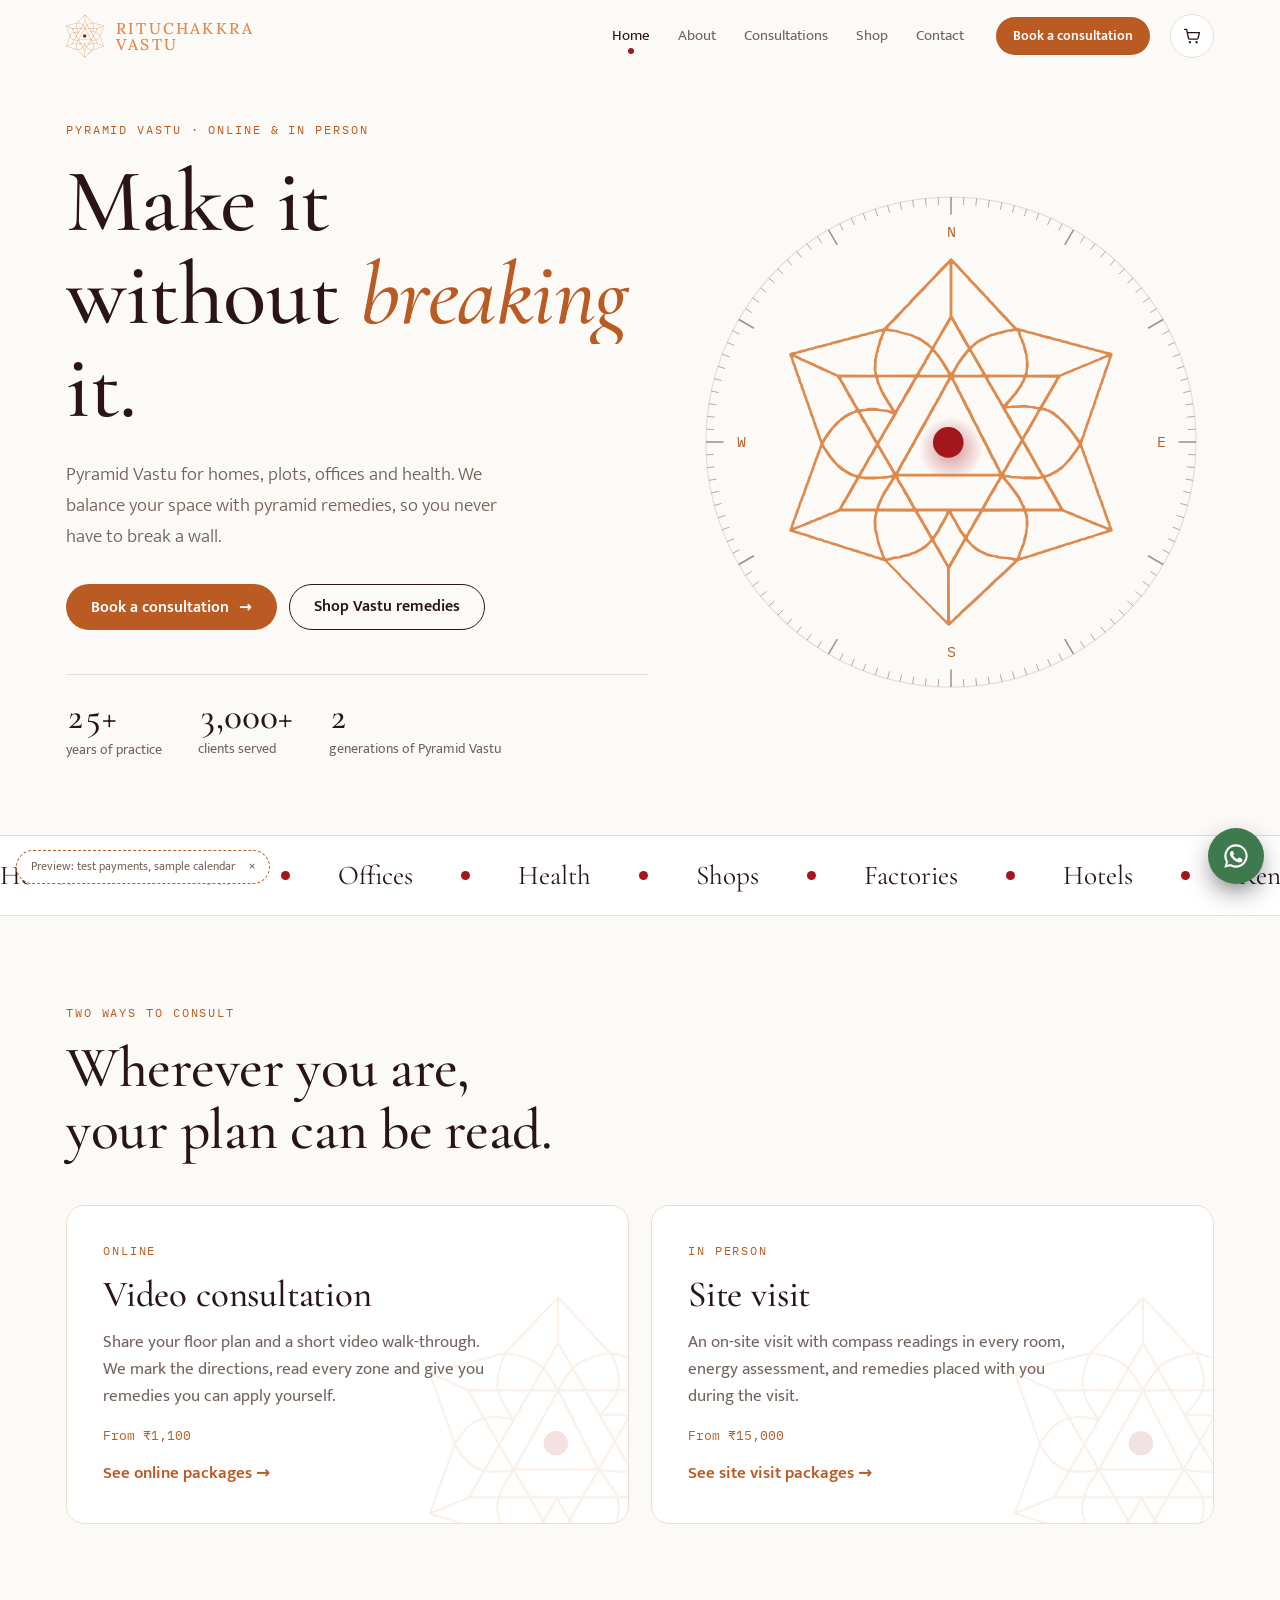
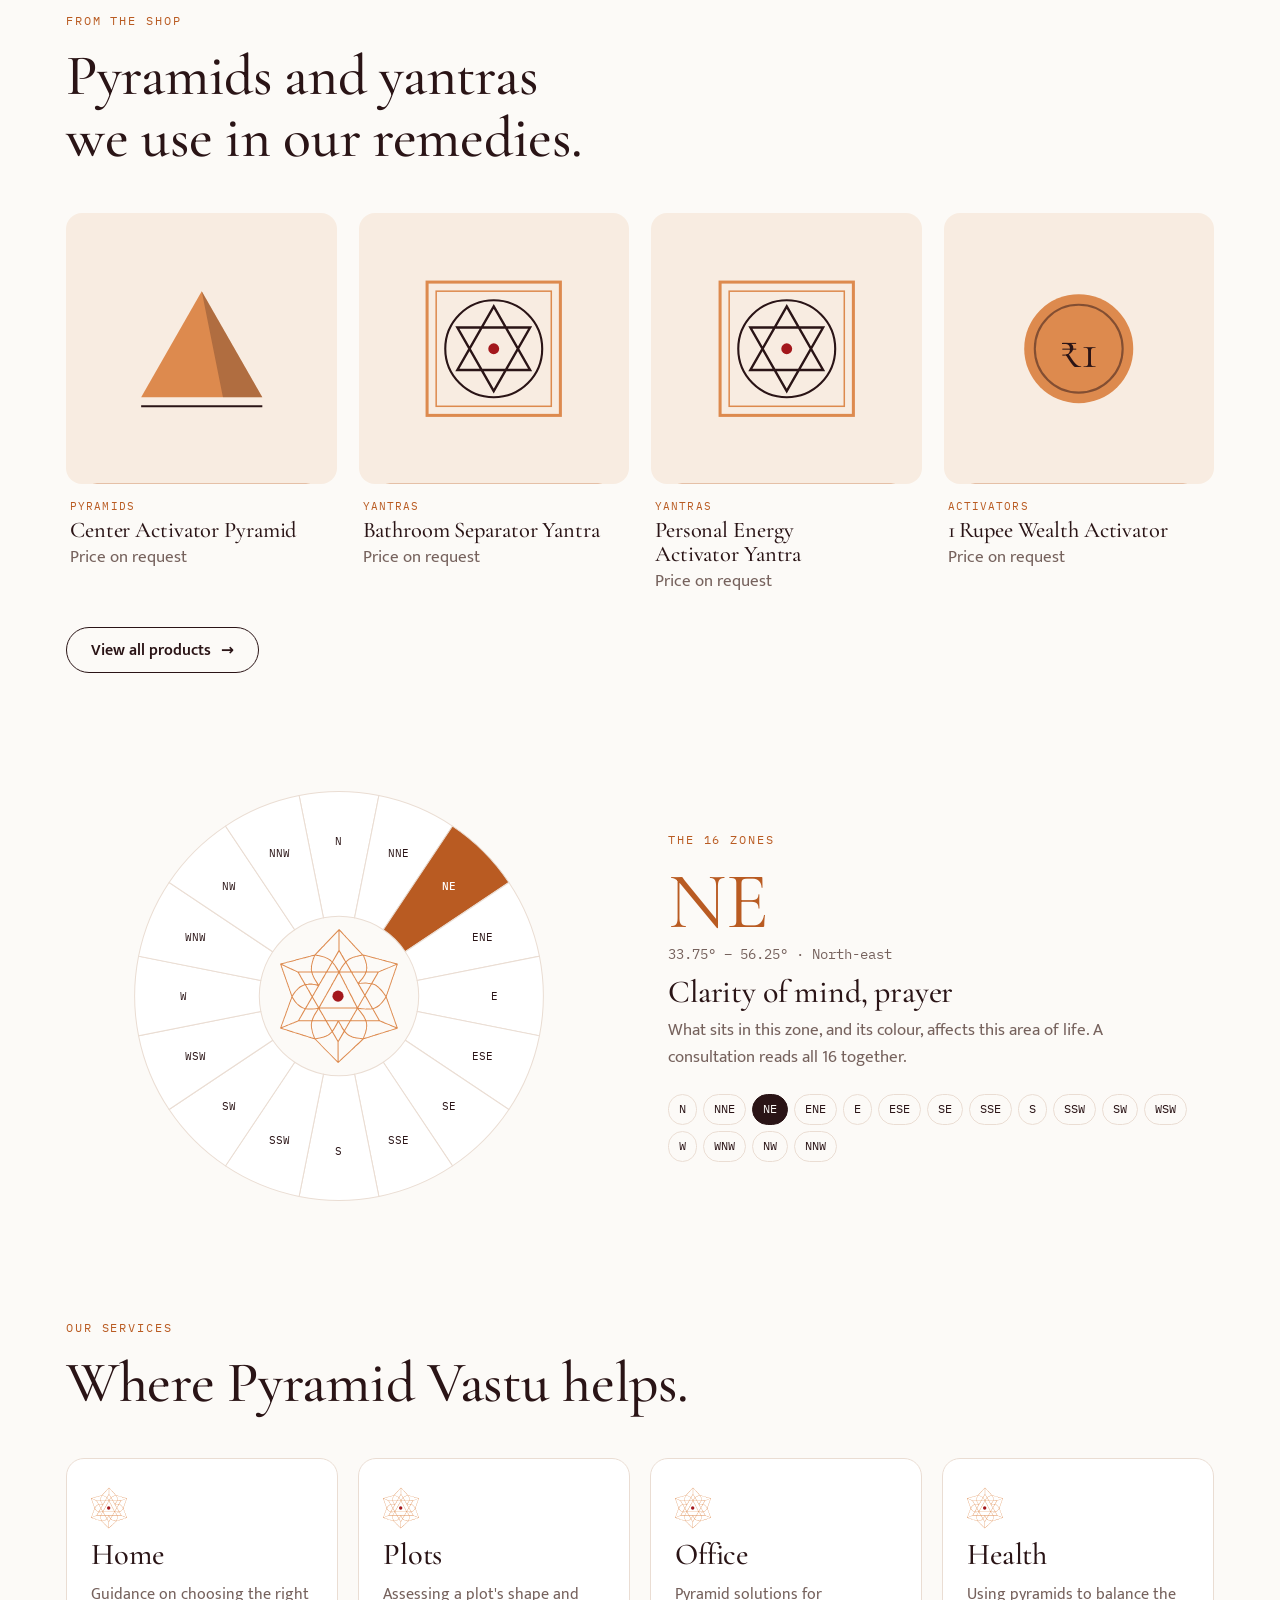
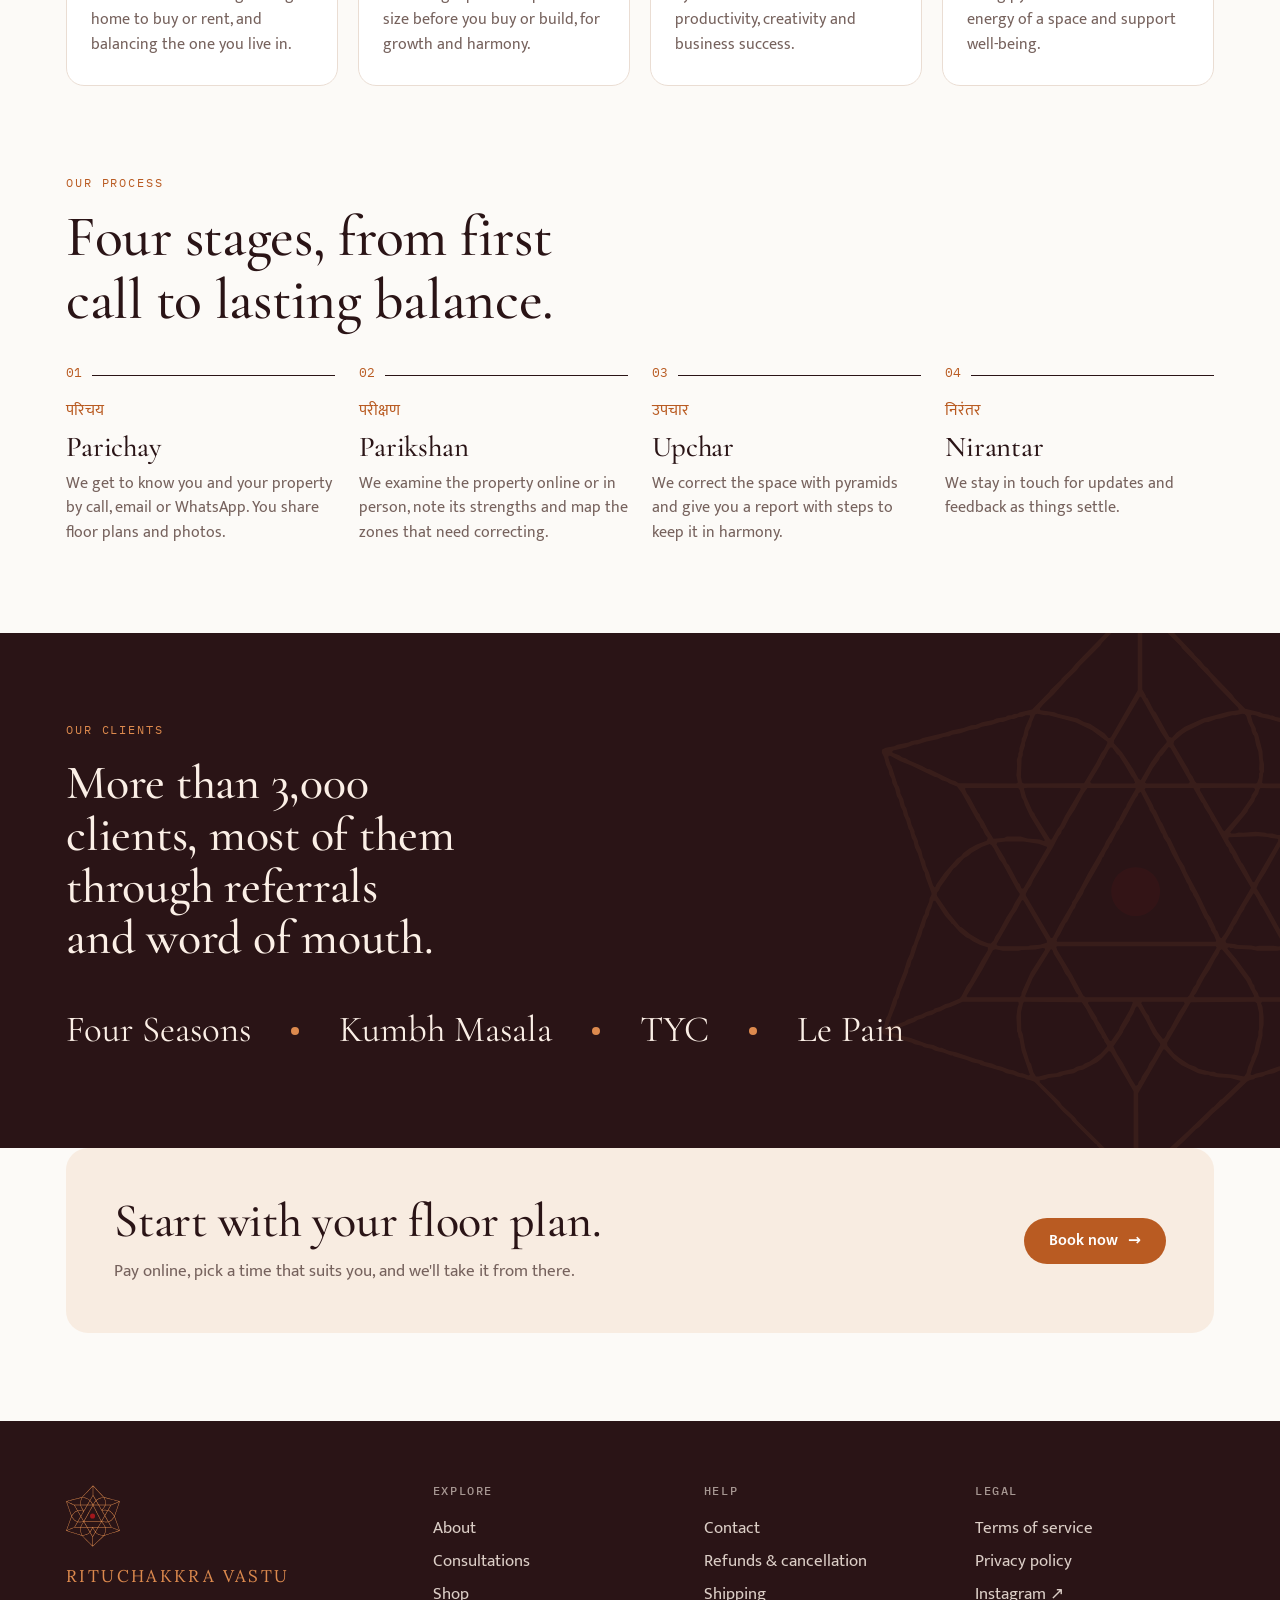
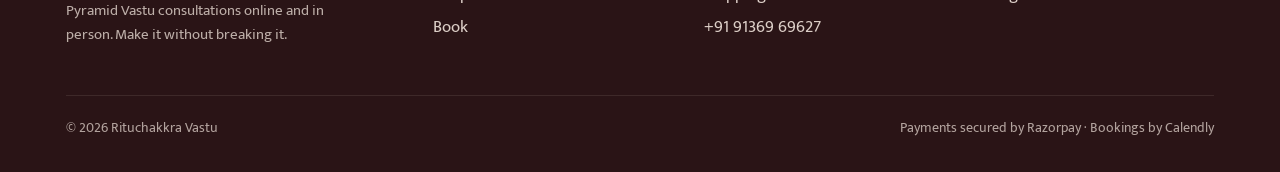
==== index.html @ 353fdbc0 "Add files via upload" ====
<!doctype html>
<html lang="en-IN">
<head>
<meta charset="utf-8">
<meta name="viewport" content="width=device-width,initial-scale=1,viewport-fit=cover">
<title>About Rahul Purohit · Rituchakkra Vastu</title>
<meta name="description" content="Rahul Purohit carries forward the Pyramid Vastu practice of his father, Mr. Yogesh Purohit: one of India&#x27;s first Pyramid Vastu consultancies, with 3,000+ clients.">
<link rel="canonical" href="https://rituchakkravastu.com/about/">

<meta name="theme-color" content="#B95B22">
<link rel="icon" href="/favicon.svg" type="image/svg+xml">
<link rel="apple-touch-icon" href="/apple-touch-icon.png">
<meta property="og:type" content="website">
<meta property="og:site_name" content="Rituchakkra Vastu">
<meta property="og:locale" content="en_IN">
<meta property="og:title" content="About Rahul Purohit · Rituchakkra Vastu">
<meta property="og:description" content="Rahul Purohit carries forward the Pyramid Vastu practice of his father, Mr. Yogesh Purohit: one of India&#x27;s first Pyramid Vastu consultancies, with 3,000+ clients.">
<meta property="og:url" content="https://rituchakkravastu.com/about/">
<meta property="og:image" content="https://rituchakkravastu.com/og-image.jpg">
<meta property="og:image:secure_url" content="https://rituchakkravastu.com/og-image.jpg">
<meta property="og:image:type" content="image/jpeg">
<meta property="og:image:width" content="1200">
<meta property="og:image:height" content="630">
<meta property="og:image:alt" content="Rituchakkra Vastu logo with the line Make it without breaking it">
<meta name="twitter:card" content="summary_large_image">
<meta name="twitter:title" content="About Rahul Purohit · Rituchakkra Vastu">
<meta name="twitter:description" content="Rahul Purohit carries forward the Pyramid Vastu practice of his father, Mr. Yogesh Purohit: one of India&#x27;s first Pyramid Vastu consultancies, with 3,000+ clients.">
<meta name="twitter:image" content="https://rituchakkravastu.com/og-image.jpg">
<link rel="preconnect" href="https://fonts.googleapis.com">
<link rel="stylesheet" href="https://fonts.googleapis.com/css2?family=Cormorant+Garamond:ital,wght@0,500;0,600;1,500&family=Lora:wght@500&family=Mukta:wght@300;400;500;600;700&family=IBM+Plex+Mono:wght@400;500&display=swap">
<link rel="stylesheet" href="/css/site.css">

</head>
<body>

<svg width="0" height="0" style="position:absolute" aria-hidden="true">
  <defs>
    <symbol id="mk" viewBox="296 136 692 786"><path fill="currentColor" fill-rule="evenodd" d="M643.0 138.5L640.5 139.0L616.5 163.5L598.5 183.5L556.5 226.5L550.5 234.0L537.5 246.5L537.0 248.0L522.5 262.0L521.5 264.0L498.5 287.5L481.5 291.5L479.0 293.0L474.5 293.5L471.0 295.0L466.0 295.5L463.0 297.5L450.5 299.5L446.5 301.5L432.0 304.5L423.0 308.0L417.5 308.5L407.0 312.0L392.5 315.0L382.5 318.5L353.0 325.5L349.0 327.5L338.0 329.5L334.0 331.5L319.0 334.5L315.0 336.5L303.5 338.5L298.5 341.0L298.5 345.0L301.5 351.0L304.0 361.0L307.5 368.5L308.5 374.0L311.5 379.5L312.5 385.5L316.0 392.5L318.5 403.0L321.0 407.0L323.5 417.0L326.5 422.5L327.5 428.0L331.0 435.5L334.0 446.0L335.5 448.0L338.5 459.0L340.5 462.0L342.5 471.0L346.5 479.5L353.0 500.5L355.5 504.5L356.5 510.0L364.5 531.5L364.5 534.0L362.0 539.0L361.5 543.0L356.5 554.5L355.5 559.5L353.5 562.5L340.5 600.5L338.5 603.5L336.0 613.0L332.0 621.5L327.5 636.5L318.5 659.0L316.5 667.0L314.0 671.5L306.5 694.0L304.0 698.5L301.5 708.5L298.5 714.5L298.5 718.0L301.5 720.0L303.5 720.0L307.5 722.0L338.5 731.0L342.0 733.0L351.5 735.0L354.5 737.0L364.5 739.0L369.5 741.5L380.0 744.0L390.5 748.0L393.0 748.0L394.0 749.0L411.5 754.0L418.5 757.0L428.0 759.0L430.0 760.5L459.0 769.0L464.0 771.5L473.5 773.5L478.5 776.0L488.0 778.0L491.5 780.0L495.5 780.5L501.5 783.0L526.5 808.0L540.0 823.0L550.0 832.0L552.0 835.0L582.0 865.0L584.5 866.5L585.0 868.0L600.5 883.0L601.5 885.0L636.0 919.5L639.5 919.0L656.0 903.0L657.0 903.0L665.5 894.0L699.0 863.5L716.5 846.0L721.0 843.0L728.5 835.0L731.0 833.5L738.5 825.5L756.0 810.0L784.5 782.5L788.5 780.5L793.5 779.5L795.5 778.0L805.5 776.0L809.0 774.0L820.0 771.5L829.5 767.5L834.0 767.0L844.0 763.0L852.5 761.0L856.0 759.0L862.0 758.0L891.0 748.0L893.5 748.0L905.5 743.5L916.0 741.0L919.5 739.0L929.0 737.0L934.0 734.5L943.0 732.5L947.0 730.5L978.0 721.5L980.0 720.0L984.5 719.0L985.5 717.5L985.0 713.0L982.0 707.5L979.0 696.5L977.5 694.5L977.0 691.0L973.0 682.0L970.5 673.0L969.0 671.0L964.0 654.5L962.0 651.5L960.0 643.5L958.0 641.0L955.0 629.5L952.0 623.5L949.5 614.5L947.0 610.0L947.0 607.0L945.0 603.5L937.0 579.5L934.0 573.5L929.5 558.5L927.5 556.0L927.0 551.5L924.0 545.5L920.5 533.0L923.0 523.5L927.5 513.0L928.0 509.0L932.0 500.0L932.5 496.0L936.0 488.0L939.0 477.5L941.0 474.0L943.0 465.5L947.0 456.5L947.0 454.0L950.0 447.5L951.5 440.5L955.0 433.0L958.0 421.5L960.0 418.5L962.0 410.5L966.0 401.5L966.0 399.0L969.5 391.0L973.0 378.5L975.0 375.5L981.5 354.0L985.0 346.5L985.0 340.5L980.0 338.5L969.5 336.5L965.0 334.5L952.0 332.0L939.5 328.0L934.5 327.5L934.0 326.5L931.0 325.5L928.0 325.5L908.0 319.5L895.5 317.0L890.0 314.5L878.0 312.5L875.0 310.5L862.0 308.0L852.0 304.5L838.0 301.5L833.5 299.5L822.5 297.5L818.5 295.5L815.5 295.5L812.5 294.0L805.5 293.0L801.5 291.0L782.0 286.5L768.0 272.5L764.5 267.5L736.0 238.0L732.0 232.5L728.0 229.5L722.5 222.5L714.5 215.0L714.0 213.5L683.0 181.0L682.0 179.0L673.5 171.0L659.0 154.5ZM508.5 781.0L515.5 780.0L520.0 778.0L536.0 776.0L540.5 774.0L554.0 771.5L560.5 768.0L566.0 767.0L585.0 757.0L590.0 753.0L600.5 742.0L603.0 743.0L633.5 795.5L633.5 907.5L632.5 908.5L558.0 834.0L555.5 830.5L538.0 814.0L535.0 809.5L508.5 783.5ZM775.5 781.5L775.5 782.5L751.0 806.0L749.5 806.5L740.0 816.5L738.5 817.0L705.0 849.5L664.5 886.5L657.0 894.5L650.5 899.5L647.5 903.5L642.0 908.5L640.0 908.0L639.5 798.0L673.0 740.0L675.0 740.0L686.5 752.5L697.5 761.0L719.5 771.5L728.0 773.5L733.0 773.5L735.5 775.0L745.5 777.0L762.0 778.0ZM638.0 682.5L639.5 683.5L649.5 700.5L659.5 719.5L668.5 731.5L669.0 734.0L658.5 753.0L654.5 758.5L652.0 764.5L644.5 776.0L643.0 780.0L640.5 783.0L639.0 787.0L636.5 788.5L631.0 780.0L619.0 757.5L611.5 746.0L606.5 736.0L619.0 717.5L620.0 714.5L629.0 700.0L629.0 698.5L633.0 692.0L636.0 684.5ZM789.0 773.0L792.0 763.0L799.5 745.0L805.0 721.5L805.0 714.0L806.5 707.0L806.5 696.5L805.0 683.0L803.0 678.5L804.5 676.5L877.5 676.5L889.5 681.0L892.5 683.0L899.5 685.0L907.0 689.0L925.0 695.5L931.5 699.0L937.0 700.5L940.0 702.5L970.0 714.0L972.5 716.0L971.0 718.0L963.0 719.5L937.0 728.5L934.0 728.5L925.0 732.5L918.5 733.5L896.0 741.5L886.5 743.5L877.0 747.5L872.5 748.0L868.5 750.0L851.5 754.5L849.5 756.0L839.0 758.5L834.0 761.0L826.5 762.5L807.0 769.5L796.5 772.0L792.0 774.0L790.0 774.0ZM709.5 677.0L795.0 676.5L797.5 678.5L800.5 691.5L800.5 713.0L799.5 716.0L799.5 721.5L796.5 730.5L794.0 743.5L790.5 750.5L790.0 754.0L786.0 763.0L783.5 772.0L780.5 776.0L767.5 773.5L744.5 771.5L740.5 769.5L735.5 769.5L719.5 765.5L716.0 763.0L707.5 760.0L695.5 752.0L687.5 745.5L678.5 735.0L678.0 731.0ZM643.5 678.0L645.0 676.5L700.5 676.5L701.5 679.0L693.5 691.0L682.5 711.5L678.5 717.0L677.0 721.0L674.5 725.0L672.5 726.0L665.0 716.5L655.0 699.0L654.0 695.5L650.5 691.0ZM574.0 676.5L631.5 676.5L632.5 677.5L628.5 687.0L615.5 709.5L613.5 714.5L603.5 729.0L601.0 727.5L589.5 706.5L585.5 701.0L585.0 698.5L572.5 678.0ZM486.5 678.0L488.0 676.5L564.5 677.0L570.5 686.0L577.5 699.5L579.5 701.5L586.5 715.0L590.5 720.5L591.5 724.0L594.0 726.5L594.5 729.0L598.5 735.0L597.5 737.0L589.5 745.5L575.0 756.0L568.5 758.5L565.5 761.0L557.5 763.0L553.5 765.5L535.5 769.5L531.0 771.5L520.5 772.5L507.5 776.0L503.5 776.0L500.0 770.0L497.0 759.0L495.0 756.5L489.0 737.0L486.0 719.5L484.0 714.5L483.5 691.0ZM311.0 716.0L312.5 714.5L342.5 703.0L346.5 700.5L353.5 698.5L358.5 695.5L365.0 694.0L372.0 690.0L376.5 689.0L384.0 685.0L390.0 683.5L406.0 676.5L479.5 676.5L480.5 677.5L480.5 680.0L479.0 684.5L477.5 696.0L478.5 716.5L479.5 717.5L480.5 724.0L481.5 725.0L484.5 742.0L495.5 773.5L493.5 774.5L485.5 771.5L482.5 771.5L473.5 767.5L467.5 766.5L457.0 762.5L451.5 761.5L445.0 758.5L435.5 756.5L432.0 754.5L424.5 753.0L397.0 743.5L387.5 741.5L378.0 737.5L375.0 737.5L367.0 734.0L359.0 732.5L337.0 724.5L326.0 722.0L321.0 719.5L311.5 717.5ZM714.0 668.0L716.5 665.0L727.5 644.5L735.0 633.0L742.0 619.5L746.5 613.0L748.5 608.0L751.0 606.5L764.5 622.5L783.5 648.5L794.0 669.0L792.5 670.5L715.5 670.5L714.0 669.5ZM523.0 607.0L524.0 606.5L525.5 607.5L527.5 613.0L537.0 628.0L542.5 639.0L546.0 643.5L557.5 665.0L560.0 667.5L560.0 669.5L559.0 670.5L490.5 670.5L489.0 669.0L499.0 645.5ZM515.5 605.5L515.5 607.5L496.5 637.5L484.5 664.0L484.0 668.0L482.0 670.5L412.5 670.5L411.0 669.0L432.5 633.0L446.5 607.5L450.0 606.5L459.5 608.5L480.5 608.5L484.5 607.5L503.0 607.0L512.5 605.0ZM758.5 604.5L761.0 604.0L762.0 605.0L766.0 605.0L768.5 606.0L790.0 607.0L798.0 608.5L824.5 608.5L834.5 606.5L837.0 607.0L872.5 669.0L871.0 670.5L802.0 670.5L800.0 669.0L799.0 665.0L795.0 659.0L794.0 654.5L792.0 652.5L789.5 646.0L770.0 619.5L758.5 606.0ZM530.5 603.5L531.5 602.5L743.0 602.5L744.0 604.5L717.5 649.5L716.5 653.0L713.0 657.5L707.5 668.0L705.0 670.5L569.5 670.5L566.5 668.0L551.0 639.5L532.0 608.0ZM915.5 542.0L917.5 542.5L923.0 559.0L925.5 563.5L926.0 567.0L935.5 592.0L936.5 597.0L940.5 605.5L942.5 614.0L944.5 617.0L951.5 639.0L959.5 658.5L960.5 664.0L964.5 672.5L966.5 681.0L976.5 706.5L977.0 709.5L976.0 710.5L959.0 703.5L954.5 702.5L952.0 700.5L944.0 698.0L937.5 694.5L934.0 694.0L927.5 690.5L923.0 689.5L913.0 684.5L908.0 683.5L905.5 681.5L882.5 672.5L879.5 669.0L858.0 630.5L854.5 626.0L852.0 620.0L844.0 607.5L844.0 605.0L845.5 603.5L848.0 603.5L855.0 601.0L859.5 598.0L863.0 597.0L879.5 586.0L881.0 583.5L897.0 567.5ZM369.5 542.0L382.5 562.0L390.5 571.0L390.5 572.0L392.5 573.0L402.0 583.5L410.5 590.5L415.0 592.5L419.5 596.0L429.5 601.0L439.5 604.0L439.5 608.0L430.5 622.5L415.5 650.0L411.5 655.5L404.5 669.0L402.0 672.0L387.5 678.5L383.0 679.5L375.5 683.5L368.5 685.5L367.0 687.0L357.5 690.0L351.0 693.5L341.5 696.5L341.0 697.5L332.0 700.5L329.0 702.5L307.5 710.5L307.0 708.5L308.0 704.5L310.0 701.0L310.0 699.0L318.0 679.0L319.0 674.0L321.0 671.0L323.0 663.0L333.5 636.5L334.0 632.5L336.0 629.5L338.0 621.5L340.0 618.5L347.0 597.0L351.0 588.0L353.0 580.0L355.0 577.0L357.5 567.5L361.0 561.0L362.0 555.5L364.0 552.0L366.5 543.5L367.5 542.0ZM487.0 541.5L518.0 595.0L518.0 598.0L509.0 600.5L495.5 601.5L493.5 602.5L456.0 602.5L452.0 601.5L451.0 600.0L473.5 560.5L477.5 555.0L485.0 541.0ZM793.0 532.0L794.5 533.0L798.5 539.5L802.5 548.0L804.5 550.0L830.5 596.5L832.5 598.5L833.0 600.0L832.0 601.5L826.0 603.0L819.5 602.0L800.5 602.0L796.0 603.0L790.0 601.5L772.5 601.0L767.5 599.5L757.5 598.5L756.0 597.0L756.0 595.0L766.0 579.0L766.5 576.5L770.0 572.0L777.0 558.5L781.0 553.0L781.0 551.5ZM442.0 466.5L444.5 468.0L447.5 472.5L455.0 487.0L458.5 491.5L478.0 527.0L482.0 532.5L481.5 535.0L475.5 544.5L471.5 553.0L464.5 563.5L453.5 584.0L449.5 589.5L447.5 594.5L443.5 599.0L439.5 598.5L429.5 594.5L416.0 586.5L405.0 577.5L402.5 576.5L388.0 559.0L372.0 535.5L371.5 533.5L372.0 531.0L374.5 528.0L376.5 523.5L394.0 499.0L397.0 497.0L408.0 485.0L413.0 482.5L418.0 478.0L432.0 470.0ZM452.0 464.5L463.0 463.0L487.0 463.0L507.0 466.0L518.0 470.0L518.5 471.0L487.0 525.5L485.0 526.0L484.0 525.0L482.0 520.0L480.0 518.0L467.5 494.5L465.0 492.0L462.5 486.0L451.0 467.0ZM834.0 461.5L839.0 462.0L848.5 465.5L858.0 471.0L866.5 478.0L871.0 480.5L891.0 502.5L901.5 516.0L912.5 532.5L912.5 535.0L906.0 545.0L890.5 565.5L880.0 577.5L866.0 588.0L848.0 597.5L843.0 599.0L839.5 598.5L835.5 593.0L835.0 590.5L830.5 584.0L804.0 536.5L797.0 525.5L800.0 518.5L809.0 504.5L831.0 465.0ZM760.0 457.5L799.0 456.0L812.0 457.0L816.5 458.5L825.0 459.5L826.0 460.5L825.5 463.0L794.0 517.5L792.0 517.0L779.0 493.0L777.0 491.0L770.0 477.5L759.5 460.5ZM643.0 397.0L654.5 419.5L654.5 421.0L658.5 427.0L670.5 452.0L671.5 452.5L673.5 458.5L677.5 464.0L684.5 479.5L694.5 497.5L704.5 518.5L706.0 520.0L708.5 527.0L712.5 532.5L712.5 534.0L716.0 539.5L728.0 565.0L730.5 568.0L734.5 577.0L736.0 578.5L736.5 581.5L740.5 587.5L743.5 595.5L742.5 596.5L532.0 596.5L531.0 595.5L532.0 592.0L535.5 587.0L543.0 572.0L545.0 570.0L553.5 553.5L555.5 551.5L557.0 547.0L566.0 532.5L568.0 527.5L590.0 489.5L592.0 484.5L593.5 483.5L596.5 476.5L600.0 471.5L602.0 466.5L604.0 464.5L611.0 450.5L615.0 445.0L615.5 442.5L618.0 439.5L636.0 406.0L639.0 402.0L640.0 399.0ZM865.0 392.5L865.0 394.5L830.0 454.5L825.0 454.5L818.0 452.5L811.0 452.5L809.0 451.5L796.0 450.0L779.5 451.5L773.0 451.0L769.0 452.5L763.5 452.5L762.0 451.0L785.0 423.5L786.0 420.5L794.0 409.5L795.0 406.0L799.0 400.0L801.0 393.5L802.5 392.0ZM635.5 392.0L636.5 393.0L624.5 413.5L623.5 417.0L620.5 421.0L613.5 435.0L611.0 437.5L609.0 443.0L596.5 463.5L594.5 468.5L572.5 506.5L561.0 528.5L558.0 532.5L555.5 538.5L551.5 544.0L551.5 545.5L534.5 574.5L526.0 591.0L523.5 592.0L490.0 535.0L490.0 532.5L493.5 526.0L497.0 521.5L500.0 514.5L526.0 471.0L533.5 456.5L537.0 452.0L538.0 448.5L541.0 445.0L548.0 431.5L555.0 421.0L566.5 399.5L572.0 392.0ZM795.0 393.0L795.0 395.0L790.5 401.5L790.0 404.5L776.0 425.0L754.5 449.5L752.5 448.0L721.5 394.5L722.5 392.0L792.5 391.5ZM649.5 392.0L713.0 392.0L723.5 410.5L725.5 412.5L727.5 417.5L734.0 427.5L737.5 435.0L740.0 438.0L757.5 469.5L759.5 471.5L761.5 477.0L764.5 480.5L766.0 484.5L789.5 524.0L789.5 525.5L770.5 557.5L770.5 559.0L767.0 563.5L755.5 585.0L750.5 592.0L748.5 591.0L745.0 582.5L743.0 580.5L742.0 577.0L735.5 564.0L732.5 560.0L721.0 535.5L703.5 503.0L701.0 496.0L695.5 487.5L682.0 459.0L680.0 457.0L671.5 438.5L670.0 437.0L663.0 422.0L661.0 420.0L659.0 414.5L648.0 394.0ZM562.5 392.0L563.0 394.0L542.5 428.5L535.5 442.5L532.5 446.0L524.5 460.5L522.5 460.5L502.0 428.0L502.0 426.5L499.0 423.0L490.5 404.0L487.5 393.0L488.5 392.0L493.5 391.5ZM409.0 393.0L410.0 392.0L480.0 392.0L482.0 394.5L484.5 404.5L487.0 408.5L489.0 415.0L495.5 429.0L515.5 461.5L514.0 462.5L508.5 460.5L492.0 459.0L483.0 456.5L465.0 456.5L461.0 458.5L447.0 459.5L439.5 447.5L434.0 436.5L430.0 431.0L428.5 427.0L426.5 425.0L415.0 403.5L411.5 399.0ZM307.5 349.0L309.5 349.0L322.5 356.0L337.5 362.0L368.5 377.0L372.5 378.0L378.5 381.5L385.0 383.5L388.5 386.0L398.5 390.0L404.5 398.0L424.5 434.0L428.0 438.5L430.5 444.5L432.5 446.5L435.5 453.0L439.5 458.5L438.0 462.0L424.0 467.5L415.0 472.5L407.0 478.5L404.0 482.5L398.5 486.0L381.5 505.5L371.0 520.5L369.5 524.0L368.5 524.0L366.5 521.5L361.0 504.0L357.0 495.0L356.0 489.5L353.0 484.0L351.0 475.0L347.0 466.5L346.5 462.5L342.0 452.0L342.0 449.5L338.0 441.0L336.0 432.5L334.0 429.5L331.0 418.5L329.0 415.5L327.0 407.0L323.0 399.0L323.0 396.0L321.0 390.0L319.5 388.0L311.5 363.0L310.0 361.0L307.0 351.5ZM975.5 348.5L977.0 349.5L977.0 351.5L975.5 354.0L974.5 359.5L966.5 380.0L964.5 389.0L961.5 395.0L959.5 403.0L958.0 405.0L955.5 414.5L953.5 418.0L940.5 458.0L936.5 467.0L936.0 471.0L928.0 492.0L926.0 500.0L923.5 504.5L921.0 515.0L916.0 525.5L892.5 494.5L879.0 480.5L875.5 478.5L870.5 472.5L864.5 468.5L863.0 466.5L849.5 459.5L847.0 459.5L844.0 457.5L838.5 456.5L837.5 454.5L868.0 402.0L869.0 399.0L875.0 390.5ZM575.5 384.0L589.5 361.0L592.0 355.0L594.0 353.0L600.0 341.5L602.5 338.0L605.0 338.0L611.5 347.0L613.5 348.5L621.5 360.5L631.0 377.0L633.0 379.0L635.5 385.0L634.0 386.0L577.5 386.0ZM708.5 384.0L706.5 386.0L650.5 386.0L648.5 384.5L659.0 365.5L667.5 354.0L669.0 350.5L671.5 348.5L680.0 337.5L682.5 338.5ZM789.5 295.0L792.0 294.5L796.5 295.5L801.0 297.5L813.5 300.0L848.0 310.0L851.5 310.0L858.5 313.0L870.0 315.0L877.5 318.0L884.5 319.0L904.5 325.0L909.0 325.5L913.0 327.5L925.5 330.0L938.0 334.0L941.5 334.0L952.5 338.0L959.5 339.0L960.5 340.0L970.0 342.0L971.5 343.5L970.0 345.0L959.0 349.0L955.5 351.5L952.5 352.0L930.0 362.0L923.5 364.0L919.5 366.5L917.5 366.5L909.5 370.5L901.5 373.0L897.5 375.5L891.0 377.5L873.5 385.5L806.0 386.0L804.5 385.0L806.0 372.0L807.0 370.5L807.0 360.0L805.5 353.5L805.0 343.5L799.0 320.0L796.5 316.0L796.0 312.5L792.0 304.5ZM495.5 295.0L495.5 297.5L489.0 312.0L486.5 323.0L484.5 326.5L484.5 329.5L481.5 339.5L481.5 343.0L480.0 346.0L480.0 349.5L478.0 354.5L478.5 363.0L477.5 375.0L479.5 384.5L477.5 386.0L400.5 385.5L396.0 382.5L392.0 381.5L362.0 367.0L359.0 366.5L352.0 362.5L335.0 355.5L330.0 352.5L326.0 351.5L321.5 348.5L313.5 345.5L312.0 344.0L313.5 342.0L331.0 338.0L342.0 334.0L345.5 334.0L358.0 330.0L372.5 327.0L380.5 324.0L388.0 323.0L392.0 321.0L403.0 319.0L414.5 315.0L425.5 313.0L431.5 310.5L444.0 308.0L456.0 304.0L459.5 304.0L471.0 300.0L474.0 300.0L481.0 297.5L485.5 297.0L490.0 295.0ZM781.0 293.5L783.5 296.0L786.0 304.5L790.0 312.5L790.5 316.0L792.5 321.0L794.0 322.5L796.5 335.0L799.5 343.5L801.0 358.0L800.5 367.0L801.5 370.5L800.5 372.5L800.5 377.5L798.0 385.0L796.5 386.0L717.5 385.5L715.0 383.0L712.0 376.5L708.5 372.0L707.0 368.0L686.5 333.5L687.5 329.5L698.5 320.0L704.0 316.5L728.5 304.5L733.0 304.0L744.0 300.0L749.5 299.5L764.5 295.0L769.0 295.0L778.0 293.0ZM502.5 294.0L505.5 293.0L515.5 295.0L520.5 295.0L556.0 304.5L578.0 315.0L598.5 330.5L598.5 332.5L594.0 341.0L590.5 345.5L583.5 359.0L567.5 385.5L487.5 386.0L485.0 384.5L483.5 377.0L484.5 352.0L486.0 348.5L486.0 344.5L489.0 335.0L489.0 332.0L493.0 321.0L493.5 316.5L497.0 309.5L498.0 304.5ZM642.0 270.0L644.0 271.5L669.5 317.0L677.5 329.5L677.5 331.0L666.0 344.5L656.5 358.0L643.0 381.5L640.0 379.5L633.0 367.0L618.0 344.5L607.0 332.0L607.5 328.5ZM646.0 151.0L647.0 151.0L677.5 183.5L678.0 185.0L697.0 204.0L697.5 205.5L718.0 226.5L718.5 228.0L735.5 245.5L742.0 253.5L772.0 284.5L773.5 287.0L773.0 288.5L759.0 290.5L726.0 299.5L701.5 310.5L690.5 318.5L684.5 325.0L681.0 324.0L663.0 291.5L660.5 289.0L652.0 272.5L650.0 271.0L649.5 268.5L645.0 261.0L645.0 152.0ZM638.0 151.0L639.0 152.5L639.0 262.0L603.5 324.0L602.0 325.5L600.0 325.5L595.0 319.5L575.5 306.5L567.5 304.0L559.0 299.5L532.5 293.0L528.0 291.0L509.5 288.5L508.5 286.5L513.5 280.5L527.0 267.5L544.0 248.5L558.0 235.0L562.0 229.5L589.5 202.0L591.5 198.5Z"/><circle cx="636.2" cy="529.8" r="32.5" fill="var(--dot)"/></symbol>
    <symbol id="i-cart" viewBox="0 0 24 24"><path d="M3 4h2.5l2.2 10.4a1.6 1.6 0 0 0 1.6 1.3h8.3a1.6 1.6 0 0 0 1.6-1.2L21 8H6.3" fill="none" stroke="currentColor" stroke-width="1.6" stroke-linecap="round" stroke-linejoin="round"/><circle cx="9.5" cy="19.5" r="1.4" fill="currentColor"/><circle cx="17.5" cy="19.5" r="1.4" fill="currentColor"/></symbol>
    <symbol id="i-menu" viewBox="0 0 24 24"><path d="M4 8h16M4 16h16" stroke="currentColor" stroke-width="1.6" stroke-linecap="round"/></symbol>
    <symbol id="i-x" viewBox="0 0 24 24"><path d="M6 6l12 12M18 6 6 18" stroke="currentColor" stroke-width="1.6" stroke-linecap="round"/></symbol>
    <symbol id="i-lock" viewBox="0 0 24 24"><rect x="5" y="10" width="14" height="10" rx="2" fill="none" stroke="currentColor" stroke-width="1.6"/><path d="M8 10V7a4 4 0 0 1 8 0v3" fill="none" stroke="currentColor" stroke-width="1.6"/></symbol>
    <symbol id="i-wa" viewBox="0 0 24 24"><path fill="currentColor" d="M12 2a10 10 0 0 0-8.6 15.1L2 22l5-1.3A10 10 0 1 0 12 2Zm0 18.2a8.2 8.2 0 0 1-4.2-1.2l-.3-.2-3 .8.8-2.9-.2-.3A8.2 8.2 0 1 1 12 20.2Zm4.5-6.1c-.2-.1-1.5-.7-1.7-.8s-.4-.1-.6.1-.7.8-.8 1-.3.2-.5.1a6.7 6.7 0 0 1-3.3-2.9c-.2-.4.2-.4.7-1.3a.5.5 0 0 0 0-.4l-.8-1.8c-.2-.5-.4-.4-.6-.4h-.5a1 1 0 0 0-.7.3 3 3 0 0 0-.9 2.2 5.2 5.2 0 0 0 1.1 2.7 11.8 11.8 0 0 0 4.5 4c1.7.7 2.3.8 3.2.6a2.7 2.7 0 0 0 1.8-1.2 2.2 2.2 0 0 0 .1-1.3c0-.1-.2-.2-.5-.3Z"/></symbol>
  </defs>
</svg>

<header class="top" id="topbar">
  <div class="wrap nav">
    <a class="brand" href="/" aria-label="Rituchakkra Vastu, home">
      <svg aria-hidden="true" class="mk"><use href="#mk"/></svg>
      <span class="wm">RITUCHAKKRA<br>VASTU</span>
    </a>
    <nav class="menu" aria-label="Main">
      <a href="/">Home</a><a href="/about/">About</a><a href="/consultations/">Consultations</a><a href="/shop/">Shop</a><a href="/contact/">Contact</a>
    </nav>
    <a class="btn sm book-top" href="/book/">Book a consultation</a>
    <button class="icon-btn" id="cart-btn" aria-label="Open cart"><svg><use href="#i-cart"/></svg><span class="badge" id="cart-count" hidden>0</span></button>
    <button class="icon-btn burger" id="burger" aria-label="Open menu"><svg><use href="#i-menu"/></svg></button>
  </div>
</header>

<div class="mnav" id="mnav" aria-hidden="true">
  <button class="icon-btn close" id="mclose" aria-label="Close menu"><svg><use href="#i-x"/></svg></button>
  <a href="/">Home</a><a href="/about/">About</a><a href="/consultations/">Consultations</a><a href="/shop/">Shop</a><a href="/book/">Book a consultation</a><a href="/contact/">Contact</a>
</div>

<main id="main">

<!-- HOME -->
<div data-view="home" hidden>
  <div class="wrap hero">
    <div>
      <div class="eyebrow" style="animation:fade .8s both">Pyramid Vastu · Online &amp; in person</div>
      <h1 style="margin-top:18px"><span class="ln"><span>Make it</span></span><span class="ln"><span>without <i>breaking</i></span></span><span class="ln"><span>it.</span></span></h1>
      <p class="lede">Pyramid Vastu for homes, plots, offices and health. We balance your space with pyramid remedies, so you never have to break a wall.</p>
      <div class="cta">
        <a class="btn" href="/book/">Book a consultation <span class="arrow">→</span></a>
        <a class="btn line" href="/shop/">Shop Vastu remedies</a>
      </div>
      <div class="stats">
        <div><b data-count="25" data-suffix="+">25+</b><span>years of practice</span></div>
        <div><b data-count="3000" data-suffix="+">3,000+</b><span>clients served</span></div>
        <div><b data-count="2">2</b><span>generations of Pyramid Vastu</span></div>
      </div>
    </div>
    <div class="orb" aria-hidden="true">
      <svg class="ring" viewBox="0 0 400 400" id="ring"></svg>
      <div class="glow"></div>
      <svg class="mark draw"><use href="#mk"/></svg>
    </div>
  </div>

  <div class="marquee" aria-hidden="true"><div class="track" id="mq"></div></div>

  <section class="blk">
    <div class="wrap">
      <div class="head rv"><div class="eyebrow">Two ways to consult</div><h2>Wherever you are, your plan can be read.</h2></div>
      <div class="ways">
        <a class="way rv" href="/consultations/" data-mode="online">
          <svg class="wm-bg"><use href="#mk"/></svg>
          <div class="eyebrow">Online</div>
          <h3>Video consultation</h3>
          <p>Share your floor plan and a short video walk-through. We mark the directions, read every zone and give you remedies you can apply yourself.</p>
          <span class="from" id="from-online"></span>
          <span class="textlink">See online packages →</span>
        </a>
        <a class="way rv" style="--d:.1s" href="/consultations/" data-mode="person">
          <svg class="wm-bg"><use href="#mk"/></svg>
          <div class="eyebrow">In person</div>
          <h3>Site visit</h3>
          <p>An on-site visit with compass readings in every room, energy assessment, and remedies placed with you during the visit.</p>
          <span class="from" id="from-person"></span>
          <span class="textlink">See site visit packages →</span>
        </a>
      </div>
    </div>
  </section>

  <section class="blk" style="padding-top:0">
    <div class="wrap">
      <div class="head rv"><div class="eyebrow">From the shop</div><h2>Pyramids and yantras we use in our remedies.</h2></div>
      <div class="grid" id="home-prods"></div>
      <div style="margin-top:32px" class="rv"><a class="btn line" href="/shop/">View all products <span class="arrow">→</span></a></div>
    </div>
  </section>

  <section class="blk" style="padding-top:0">
    <div class="wrap zones">
      <div class="wheel rv"><svg id="wheel" viewBox="-30 -30 460 460" role="group" aria-label="The 16 Vastu zones. Select a zone to read about it."></svg></div>
      <div class="zone-card rv" style="--d:.1s">
        <div class="eyebrow">The 16 zones</div>
        <div id="zone-out"></div>
        <div class="zone-pills" id="zone-pills"></div>
      </div>
    </div>
  </section>

  <section class="blk" style="padding-top:0">
    <div class="wrap">
      <div class="head rv"><div class="eyebrow">Our services</div><h2>Where Pyramid Vastu helps.</h2></div>
      <div class="svc">
        <div class="sv rv"><svg aria-hidden="true"><use href="#mk"/></svg><h3>Home</h3><p>Guidance on choosing the right home to buy or rent, and balancing the one you live in.</p></div>
        <div class="sv rv" style="--d:.06s"><svg aria-hidden="true"><use href="#mk"/></svg><h3>Plots</h3><p>Assessing a plot's shape and size before you buy or build, for growth and harmony.</p></div>
        <div class="sv rv" style="--d:.12s"><svg aria-hidden="true"><use href="#mk"/></svg><h3>Office</h3><p>Pyramid solutions for productivity, creativity and business success.</p></div>
        <div class="sv rv" style="--d:.18s"><svg aria-hidden="true"><use href="#mk"/></svg><h3>Health</h3><p>Using pyramids to balance the energy of a space and support well-being.</p></div>
      </div>
    </div>
  </section>

  <section class="blk" style="padding-top:0">
    <div class="wrap">
      <div class="head rv"><div class="eyebrow">Our process</div><h2>Four stages, from first call to lasting balance.</h2></div>
      <ol class="proc">
        <li class="rv"><span class="skt">परिचय</span><h3>Parichay</h3><p>We get to know you and your property by call, email or WhatsApp. You share floor plans and photos.</p></li>
        <li class="rv" style="--d:.08s"><span class="skt">परीक्षण</span><h3>Parikshan</h3><p>We examine the property online or in person, note its strengths and map the zones that need correcting.</p></li>
        <li class="rv" style="--d:.16s"><span class="skt">उपचार</span><h3>Upchar</h3><p>We correct the space with pyramids and give you a report with steps to keep it in harmony.</p></li>
        <li class="rv" style="--d:.24s"><span class="skt">निरंतर</span><h3>Nirantar</h3><p>We stay in touch for updates and feedback as things settle.</p></li>
      </ol>
    </div>
  </section>

  <section class="blk tband">
    <svg class="ghost" aria-hidden="true"><use href="#mk"/></svg>
    <div class="wrap">
      <div class="eyebrow" style="color:var(--mark)">Our clients</div>
      <h2 class="cl-h">More than 3,000 clients, most of them through referrals and word of mouth.</h2>
      <ul class="clients"><li>Four Seasons</li><li>Kumbh Masala</li><li>TYC</li><li>Le Pain</li></ul>
    </div>
  </section>

  <section class="blk" style="padding-top:0">
    <div class="wrap"><div class="cta-band rv"><div><h2>Start with your floor plan.</h2><p class="muted" style="margin-top:10px">Pay online, pick a time that suits you, and we'll take it from there.</p></div><a class="btn" href="/book/">Book now <span class="arrow">→</span></a></div></div>
  </section>
</div>

<!-- ABOUT -->
<div data-view="about">
  <div class="wrap about-hero">
    <div class="portrait rv"><img loading="lazy" src="/images/consultant.jpg" alt="Rahul Purohit at his desk" width="720" height="900"></div>
    <div class="rv" style="--d:.1s">
      <div class="eyebrow">About the consultant</div>
      <h1 style="margin-top:14px">Rahul Purohit</h1><p class="eyebrow" style="margin-top:10px;color:var(--muted)">Pyramid Vastu consultant · Rituchakkra Vastu</p>
      <div class="body">
        <p>Rituchakkra Vastu was among the first Pyramid Vastu practices in India. Rahul Purohit carries forward the work of his father, Mr. Yogesh Purohit, a practice built over more than 25 years.</p>
        <p>Our principle is simple: make it without breaking it. For an existing property we suggest only remedies, using pyramids to balance its energy. For a property not yet built, we may recommend changes to the plan.</p>
        <p>More than 3,000 clients have come to us, most of them through referrals and word of mouth.</p>
      </div>
    </div>
  </div>
  <section class="blk">
    <div class="wrap">
      <div class="head rv"><div class="eyebrow">Legacy</div><h2>Two generations of Pyramid Vastu.</h2></div>
      <div class="timeline" id="timeline"><div class="prog"></div></div>
    </div>
  </section>
  <section class="blk" style="padding-top:0">
    <div class="wrap">
      <div class="head rv"><div class="eyebrow">Approach</div><h2>How we work.</h2></div>
      <div class="principles">
        <div class="prin rv"><h3>Measured, not guessed</h3><p>True north is fixed on your plan with a compass reading before any zone is judged.</p></div>
        <div class="prin rv" style="--d:.08s"><h3>Remedies before rebuilding</h3><p>For an existing property we use pyramid remedies only. No walls are broken.</p></div>
        <div class="prin rv" style="--d:.16s"><h3>Support after the call</h3><p>Every package includes follow-up while you put the corrections in place.</p></div>
      </div>
    </div>
  </section>
</div>

<!-- CONSULTATIONS -->
<div data-view="consultations" hidden>
  <div class="wrap page-hero">
    <div class="eyebrow">Consultations</div>
    <h1 style="margin-top:12px">Choose how you'd like to consult.</h1>
    <p>Every package includes a 16-zone reading of your plan and written remedies. Pay online and pick your slot in the next step.</p>
  </div>
  <div class="wrap">
    <div class="seg" id="seg" data-v="online" role="tablist" aria-label="Consultation mode">
      <span class="pill"></span>
      <button role="tab" id="seg-online" aria-selected="true" data-v="online">Online</button>
      <button role="tab" id="seg-person" aria-selected="false" data-v="person">In person</button>
    </div>
    <div class="pkgs" id="pkgs" role="tabpanel"></div>
  </div>
  <section class="blk">
    <div class="wrap">
      <div class="head rv"><div class="eyebrow">Compare</div><h2>What each package includes.</h2></div>
      <div class="tbl-wrap rv" id="cmp"></div>
    </div>
  </section>
  <section class="blk" style="padding-top:0">
    <div class="wrap">
      <div class="head rv"><div class="eyebrow">Questions</div><h2>Before you book.</h2></div>
      <div class="faq" id="faq"></div>
    </div>
  </section>
</div>

<!-- SHOP -->
<div data-view="shop" hidden>
  <div class="wrap page-hero">
    <div class="eyebrow">Shop</div>
    <h1 style="margin-top:12px">Energised Vastu remedies.</h1>
    <p>The pyramids and yantras we use in our remedies. Message us on WhatsApp for prices and to order, or ask which ones suit you during your consultation.</p>
  </div>
  <div class="wrap" style="padding-bottom:88px">
    <div class="filters" id="filters" role="group" aria-label="Filter products"></div>
    <div class="grid" id="shop-grid"></div>
  </div>
</div>

<!-- CHECKOUT -->
<div data-view="checkout" hidden>
  <div class="wrap page-hero" style="padding-bottom:24px"><div class="eyebrow">Checkout</div><h1 style="margin-top:12px">Your order.</h1></div>
  <div class="wrap" id="co-root"></div>
</div>

<!-- BOOK -->
<div data-view="book" hidden>
  <div class="wrap page-hero" style="padding-bottom:24px"><div class="eyebrow">Book a consultation</div><h1 style="margin-top:12px">Pay, then pick your time.</h1></div>
  <div class="wrap" style="padding-bottom:88px">
    <ol class="stepper" id="stepper"><li>Package</li><li>Your details</li><li>Payment</li><li>Schedule</li></ol>
    <div id="book-root"></div>
  </div>
</div>

<!-- CONTACT -->
<div data-view="contact" hidden>
  <div class="wrap page-hero"><div class="eyebrow">Contact</div><h1 style="margin-top:12px">Talk to us.</h1><p>Questions about a package, a product or your plan? Send a message and we'll reply within one working day.</p></div>
  <div class="wrap contact">
    <dl class="cinfo" id="cinfo"></dl>
    <div class="panel">
      <form class="form" id="cform" novalidate>
        <div class="f2">
          <div class="fld"><label for="c-name">Your name</label><input id="c-name" autocomplete="name"><span class="err"></span></div>
          <div class="fld"><label for="c-city">City</label><input id="c-city" autocomplete="address-level2"></div>
        </div>
        <div class="fld"><label for="c-topic">About</label><select id="c-topic"><option>A consultation</option><option>A product</option><option>An existing booking</option><option>Something else</option></select></div>
        <div class="fld"><label for="c-msg">Message</label><textarea id="c-msg" placeholder="e.g. 3 BHK flat, east-facing entrance, moving in next month"></textarea></div>
        <button class="btn" type="submit" style="justify-self:start">Prepare WhatsApp message</button>
        <div id="c-out"></div>
      </form>
    </div>
  </div>
</div>

<!-- POLICIES -->
<div data-view="policies" hidden>
  <div class="wrap page-hero"><div class="eyebrow">Policies</div><h1 style="margin-top:12px">Terms &amp; policies.</h1><p>Payment gateways ask for these pages before they activate your account. Review them with your own details before going live.</p></div>
  <div class="wrap pol"><nav id="polnav" aria-label="Policies"></nav><article id="poltext"></article></div>
</div>

</main>

<footer class="site">
  <div class="wrap">
    <div class="fgrid">
      <div class="fbrand"><svg aria-hidden="true"><use href="#mk"/></svg><div class="wm">RITUCHAKKRA VASTU</div><p style="opacity:.7;margin-top:12px;max-width:30ch;font-size:.95rem">Pyramid Vastu consultations online and in person. Make it without breaking it.</p></div>
      <div><h4>Explore</h4><a href="/about/">About</a><a href="/consultations/">Consultations</a><a href="/shop/">Shop</a><a href="/book/">Book</a></div>
      <div><h4>Help</h4><a href="/contact/">Contact</a><a href="/policies/" data-pol="refund">Refunds &amp; cancellation</a><a href="/policies/" data-pol="shipping">Shipping</a><a href="tel:+919136969627">+91 91369 69627</a></div>
      <div><h4>Legal</h4><a href="/policies/" data-pol="terms">Terms of service</a><a href="/policies/" data-pol="privacy">Privacy policy</a><a href="https://www.instagram.com/Rituchakkravastu" target="_blank" rel="noopener">Instagram ↗</a></div>
    </div>
    <div class="fbot"><span>© 2026 Rituchakkra Vastu</span><span>Payments secured by Razorpay · Bookings by Calendly</span></div>
  </div>
</footer>

<div class="scrim" id="scrim"></div>
<aside class="drawer" id="cart" aria-label="Cart" aria-hidden="true">
  <header><h2>Your cart</h2><button class="icon-btn" id="cart-x" aria-label="Close cart"><svg><use href="#i-x"/></svg></button></header>
  <div class="lines" id="cart-lines"></div>
  <div id="cart-foot"></div>
</aside>
<div class="modal" id="qv" role="dialog" aria-modal="true" aria-label="Product details"></div>
<div class="modal paysheet" id="pay" role="dialog" aria-modal="true" aria-label="Payment"></div>
<div class="toast" id="toast" role="status"></div>
<div class="preview" id="preview"><span id="preview-txt"></span><button id="preview-x" aria-label="Hide note">×</button></div>
<a class="wa-float" id="wa-float" href="#" target="_blank" rel="noopener" aria-label="Chat on WhatsApp"><svg><use href="#i-wa"/></svg></a>

<script>window.SITE_PATHS=true;window.PAGE_TITLES={"home": "Rituchakkra Vastu · Pyramid Vastu Consultant in Mumbai, Rahul Purohit", "about": "About Rahul Purohit · Rituchakkra Vastu", "consultations": "Vastu Consultation Packages & Prices · Rituchakkra Vastu", "shop": "Vastu Pyramids & Yantras · Rituchakkra Vastu", "book": "Book a Vastu Consultation · Rituchakkra Vastu", "checkout": "Checkout · Rituchakkra Vastu", "contact": "Contact · Rituchakkra Vastu, Charni Road, Mumbai", "policies": "Terms & Policies · Rituchakkra Vastu"};</script>
<script src="/js/settings.js"></script>
<script src="/js/app.js"></script>
</body>
</html>
---- css/site.css ----
/* Layout: brand-led, multi-view site. The logo's copper line-work and maroon bindu drive everything: copper for action, maroon ink for text, the mark as the recurring motif and the transition shape. */
:root{
  --bg:#FCFAF7; --surface:#FFFFFF; --soft:#F8ECE1; --ink:#2A1416; --muted:#76625D; --line:#EADDD3;
  --mark:#DD8A4E; --copper:#B95B22; --on-copper:#FFFFFF; --dot:#A3171C; --deep:#2A1416; --on-deep:#FBEFE6; --ok:#3F7A4E;
  --display:"Cormorant Garamond", "Iowan Old Style", Georgia, serif;
  --word:"Lora", Georgia, serif;
  --body:"Mukta", "Segoe UI", system-ui, sans-serif;
  --mono:"IBM Plex Mono", ui-monospace, Menlo, monospace;
  --ease:cubic-bezier(.2,.7,.2,1);
}

@media (prefers-color-scheme: dark){:root:not([data-theme="light"]){
  --bg:#170D0E; --surface:#221516; --soft:#2D1B19; --ink:#F6EAE2; --muted:#BDA79F; --line:#3C2729;
  --mark:#E59A64; --copper:#E8925A; --on-copper:#1E0F10; --dot:#E0484C; --deep:#0F0809; --on-deep:#F6EAE2; --ok:#7DBB8C; color-scheme:dark}}
:root[data-theme="dark"]{
  --bg:#170D0E; --surface:#221516; --soft:#2D1B19; --ink:#F6EAE2; --muted:#BDA79F; --line:#3C2729;
  --mark:#E59A64; --copper:#E8925A; --on-copper:#1E0F10; --dot:#E0484C; --deep:#0F0809; --on-deep:#F6EAE2; --ok:#7DBB8C; color-scheme:dark}
*{box-sizing:border-box}
body{background:var(--bg);color:var(--ink);font-family:var(--body);font-size:1.0625rem;line-height:1.6;margin:0;overflow-x:hidden}
body::before{content:"";position:fixed;inset:0 0 auto;height:env(safe-area-inset-top,0px);z-index:60;background:var(--bg)}
h1,h2,h3,h4{font-family:var(--display);font-weight:500;text-wrap:balance;margin:0;line-height:1.08;letter-spacing:-.005em}
p{margin:0}
a{color:inherit}
button{font:inherit;color:inherit}
:focus-visible{outline:2px solid var(--copper);outline-offset:3px;border-radius:3px}
.wrap{max-width:1180px;margin:0 auto;padding-left:max(16px,env(safe-area-inset-left,0px));padding-right:max(16px,env(safe-area-inset-right,0px))}
.eyebrow{font-family:var(--mono);font-size:.74rem;letter-spacing:.16em;text-transform:uppercase;color:var(--copper)}
.muted{color:var(--muted)}
.sr{position:absolute;width:1px;height:1px;overflow:hidden;clip:rect(0 0 0 0)}
.mk{color:var(--mark)}

/* buttons */
.btn{--h:46px;display:inline-flex;align-items:center;justify-content:center;gap:10px;height:var(--h);padding:0 24px;border-radius:999px;border:1px solid transparent;background:var(--copper);color:var(--on-copper);font-weight:600;font-size:.97rem;text-decoration:none;cursor:pointer;white-space:nowrap;flex-shrink:0;position:relative;overflow:hidden;isolation:isolate;transition:transform .25s var(--ease),box-shadow .25s}
.btn::after{content:"";position:absolute;inset:0;background:var(--dot);transform:translateY(101%);transition:transform .35s var(--ease);z-index:-1}
.btn:hover{transform:translateY(-2px);box-shadow:0 10px 24px -12px var(--copper)}
.btn:hover::after{transform:none}
.btn.line{background:transparent;color:var(--ink);border-color:var(--ink)}
.btn.line::after{background:var(--ink)}
.btn.line:hover{color:var(--bg)}
.btn.sm{--h:38px;padding:0 16px;font-size:.88rem}
.btn[disabled]{opacity:.5;pointer-events:none}
.arrow{transition:transform .3s var(--ease)}
.btn:hover .arrow{transform:translateX(4px)}
.textlink{color:var(--copper);font-weight:600;text-decoration:none;background:linear-gradient(currentColor,currentColor) 0 100%/0 1px no-repeat;transition:background-size .35s var(--ease)}
.textlink:hover{background-size:100% 1px}

/* header */
header.top{position:sticky;top:env(safe-area-inset-top,0px);z-index:50;view-transition-name:topbar;background:color-mix(in srgb,var(--bg) 88%,transparent);backdrop-filter:blur(12px);-webkit-backdrop-filter:blur(12px);border-bottom:1px solid transparent;transition:border-color .3s}
header.top.scrolled{border-bottom-color:var(--line)}
.nav{display:flex;align-items:center;gap:20px;height:72px}
.brand{display:flex;align-items:center;gap:12px;text-decoration:none;margin-right:auto}
.brand svg{width:38px;height:44px;flex:none;transition:transform .8s var(--ease)}
.brand:hover svg{transform:rotate(60deg)}
.brand .wm{font-family:var(--word);font-weight:500;letter-spacing:.14em;font-size:.98rem;line-height:1.05;color:var(--mark)}
.menu{display:flex;gap:4px}
.menu a{position:relative;text-decoration:none;font-size:.95rem;padding:8px 12px;color:var(--muted);transition:color .2s}
.menu a:hover,.menu a[aria-current="page"]{color:var(--ink)}
.menu a::after{content:"";position:absolute;left:50%;bottom:2px;width:6px;height:6px;border-radius:50%;background:var(--dot);transform:translateX(-50%) scale(0);transition:transform .3s var(--ease)}
.menu a[aria-current="page"]::after{transform:translateX(-50%) scale(1)}
.icon-btn{position:relative;display:grid;place-items:center;width:44px;height:44px;border-radius:50%;border:1px solid var(--line);background:var(--surface);cursor:pointer;transition:border-color .2s}
.icon-btn:hover{border-color:var(--copper)}
.icon-btn svg{width:20px;height:20px}
.badge{position:absolute;top:-4px;right:-4px;min-width:20px;height:20px;padding:0 5px;border-radius:10px;background:var(--dot);color:#fff;font:600 .72rem/20px var(--body);text-align:center}
.badge.bump{animation:bump .5s var(--ease)}
@keyframes bump{40%{transform:scale(1.45)}}
.burger{display:none}
@media (max-width:960px){.menu{display:none}.burger{display:grid}.nav .book-top{display:none}}

/* mobile menu */
.mnav{position:fixed;inset:0;z-index:70;background:var(--deep);color:var(--on-deep);display:flex;flex-direction:column;padding:calc(env(safe-area-inset-top,0px) + 20px) max(20px,env(safe-area-inset-right,0px)) 32px max(20px,env(safe-area-inset-left,0px));clip-path:circle(0% at calc(100% - 40px) 36px);transition:clip-path .6s var(--ease);visibility:hidden}
.mnav.open{clip-path:circle(150% at calc(100% - 40px) 36px);visibility:visible}
.mnav a{font-family:var(--display);font-size:2.4rem;text-decoration:none;padding:6px 0;opacity:0;transform:translateY(16px);transition:.5s var(--ease)}
.mnav.open a{opacity:1;transform:none}
.mnav.open a:nth-child(2){transition-delay:.05s}.mnav.open a:nth-child(3){transition-delay:.1s}.mnav.open a:nth-child(4){transition-delay:.15s}.mnav.open a:nth-child(5){transition-delay:.2s}.mnav.open a:nth-child(6){transition-delay:.25s}.mnav.open a:nth-child(7){transition-delay:.3s}
.mnav .close{align-self:flex-end;background:transparent;border-color:color-mix(in srgb,var(--on-deep) 30%,transparent);color:var(--on-deep)}

/* view transitions */
::view-transition-old(root){animation:vt-out .32s var(--ease) both}
::view-transition-new(root){animation:vt-in .7s var(--ease) both}
@keyframes vt-out{to{opacity:0;transform:scale(.985)}}
@keyframes vt-in{from{clip-path:circle(0% at 50% 45%)}to{clip-path:circle(140% at 50% 45%)}}
.fallback-out{opacity:0;transform:translateY(8px);transition:.2s}
main{transition:opacity .3s,transform .3s}

/* reveal */
.rv.pre{opacity:.12;transform:translateY(28px)}
.rv.in{animation:rise .8s var(--ease) both;animation-delay:var(--d,0s)}
@keyframes rise{from{opacity:.12;transform:translateY(28px)}to{opacity:1;transform:none}}
@media (prefers-reduced-motion:reduce){*,*::before,*::after{animation:none!important;transition:none!important}.rv.pre{opacity:1;transform:none}::view-transition-old(root),::view-transition-new(root){animation:none}}

section.blk{padding-block:88px}
.head{display:grid;gap:14px;max-width:680px;margin-bottom:44px}
.head h2{font-size:clamp(2.2rem,5vw,3.6rem)}
.head p{color:var(--muted);font-size:1.1rem;max-width:58ch}

/* HOME hero */
.hero{position:relative;display:grid;grid-template-columns:1.05fr .95fr;gap:40px;align-items:center;padding-block:48px 72px}
.hero h1{font-size:clamp(2.9rem,7.4vw,5.6rem);line-height:.98}
.hero h1 i{color:var(--copper)}
.hero h1 .ln{display:block;overflow:hidden;padding-bottom:.06em}
.hero h1 .ln span{display:inline-block;animation:lineup 1s var(--ease) both}
.hero h1 .ln:nth-child(2) span{animation-delay:.12s}.hero h1 .ln:nth-child(3) span{animation-delay:.24s}
@keyframes lineup{from{transform:translateY(105%)}}
.hero .lede{font-size:1.2rem;color:var(--muted);max-width:40ch;margin-top:22px;font-weight:300;animation:fade 1s .45s both}
.hero .cta{display:flex;gap:12px;flex-wrap:wrap;margin-top:32px;animation:fade 1s .6s both}
@keyframes fade{from{opacity:0;transform:translateY(10px)}}
.stats{display:flex;gap:36px;flex-wrap:wrap;margin-top:44px;padding-top:24px;border-top:1px solid var(--line);animation:fade 1s .75s both}
.stats b{display:block;font-family:var(--display);font-weight:500;font-size:2.3rem;line-height:1;font-variant-numeric:tabular-nums}
.stats span{font-size:.86rem;color:var(--muted)}
.orb{position:relative;width:100%;max-width:500px;aspect-ratio:1;justify-self:center;overflow:hidden;border-radius:50%}
.orb .ring{position:absolute;inset:0;width:100%;height:100%;animation:spin 90s linear infinite}
@keyframes spin{to{transform:rotate(360deg)}}
.orb .mark{position:absolute;inset:13%;width:74%;height:74%;color:var(--mark)}
@property --sweep{syntax:"<angle>";inherits:false;initial-value:360deg}
.orb .mark.draw{--sweep:0deg;-webkit-mask:conic-gradient(from 0deg,#000 var(--sweep),transparent 0);mask:conic-gradient(from 0deg,#000 var(--sweep),transparent 0);animation:sweep 2.2s .2s var(--ease) forwards}
@keyframes sweep{to{--sweep:360deg}}
.orb .glow{position:absolute;left:50%;top:51.4%;width:13%;aspect-ratio:1;border-radius:50%;transform:translate(-50%,-50%);background:radial-gradient(circle,color-mix(in srgb,var(--dot) 45%,transparent),transparent 70%);animation:breathe 4s ease-in-out infinite}
@keyframes breathe{50%{transform:translate(-50%,-50%) scale(1.8);opacity:.4}}
@media (max-width:900px){.hero{grid-template-columns:1fr;padding-block:20px 56px}.orb{max-width:340px;order:-1}}

.marquee{border-block:1px solid var(--line);overflow:hidden;padding-block:18px;background:var(--surface)}
.marquee .track{display:flex;gap:48px;width:max-content;animation:slide 40s linear infinite}
.marquee span{font-family:var(--display);font-size:1.7rem;white-space:nowrap;display:flex;align-items:center;gap:48px}
.marquee span::after{content:"";width:9px;height:9px;border-radius:50%;background:var(--dot)}
@keyframes slide{to{transform:translateX(-50%)}}

.ways{display:grid;grid-template-columns:1fr 1fr;gap:22px}
.way{position:relative;display:grid;gap:14px;align-content:start;padding:36px;border-radius:18px;background:var(--surface);border:1px solid var(--line);text-decoration:none;overflow:hidden;transition:transform .4s var(--ease),border-color .3s}
.way:hover{transform:translateY(-6px);border-color:var(--copper)}
.way .wm-bg{position:absolute;right:-60px;bottom:-70px;width:260px;height:300px;color:var(--mark);opacity:.12;transition:transform 1.2s var(--ease)}
.way:hover .wm-bg{transform:rotate(30deg) scale(1.08)}
.way h3{font-size:2.3rem}
.way p{color:var(--muted);max-width:40ch}
.way .from{font-family:var(--mono);font-size:.82rem;color:var(--copper)}
@media (max-width:760px){.ways{grid-template-columns:1fr}.way{padding:26px}}

/* zones wheel */
.zones{display:grid;grid-template-columns:1fr 1fr;gap:56px;align-items:center}
.wheel{width:100%;max-width:470px;justify-self:center}
.wheel svg{width:100%;height:auto;display:block;overflow:visible}
.wheel .wedge{fill:var(--surface);stroke:var(--line);stroke-width:1;cursor:pointer;transition:fill .3s}
.wheel .wedge:hover{fill:var(--soft)}
.wheel .wedge.on{fill:var(--copper)}
.wheel text{font-family:var(--mono);font-size:11px;fill:var(--ink);pointer-events:none}
.wheel text.on{fill:var(--on-copper);font-weight:500}
.zone-card{display:grid;gap:12px;min-width:0}
.zone-card .dir{font-family:var(--display);font-size:clamp(3rem,7vw,5rem);line-height:1;color:var(--copper)}
.zone-card .deg{font-family:var(--mono);font-size:.9rem;color:var(--muted);font-variant-numeric:tabular-nums}
.zone-card h3{font-size:2rem}
.zone-pills{display:flex;flex-wrap:wrap;gap:6px;margin-top:10px}
.zone-pills button{font-family:var(--mono);font-size:.74rem;padding:5px 10px;border-radius:999px;border:1px solid var(--line);background:transparent;cursor:pointer}
.zone-pills button[aria-pressed="true"]{background:var(--ink);color:var(--bg);border-color:var(--ink)}
.swap{animation:swapin .5s var(--ease)}
@keyframes swapin{from{opacity:0;transform:translateY(10px)}}
@media (max-width:860px){.zones{grid-template-columns:1fr;gap:32px}}

/* testimonials */
.tband{background:var(--deep);color:var(--on-deep);position:relative;overflow:hidden}
.tband .ghost{position:absolute;right:-120px;top:50%;width:520px;height:600px;transform:translateY(-50%);color:var(--mark);opacity:.08;animation:spin 120s linear infinite}
.tq{position:relative;min-height:230px;max-width:820px}
.tq figure{margin:0;position:absolute;inset:0;opacity:0;transform:translateY(16px);transition:opacity .7s,transform .7s var(--ease);pointer-events:none}
.tq figure.on{opacity:1;transform:none;position:relative;pointer-events:auto}
.tq blockquote{margin:0;font-family:var(--display);font-size:clamp(1.7rem,3.6vw,2.6rem);line-height:1.2}
.tq figcaption{margin-top:20px;font-size:.95rem;opacity:.75}
.dots{display:flex;gap:8px;margin-top:28px}
.dots button{width:28px;height:4px;border-radius:2px;border:0;background:color-mix(in srgb,var(--on-deep) 25%,transparent);cursor:pointer;padding:0;transition:background .3s,width .3s}
.dots button[aria-current="true"]{background:var(--mark);width:48px}

.cta-band{display:grid;grid-template-columns:1fr auto;gap:24px;align-items:center;padding:48px;border-radius:22px;background:var(--soft)}
.cta-band h2{font-size:clamp(2rem,4.4vw,3rem)}
@media (max-width:760px){.cta-band{grid-template-columns:1fr;padding:30px}}

/* services & process */
.svc{display:grid;grid-template-columns:repeat(4,1fr);gap:20px}
.sv{display:grid;gap:10px;align-content:start;padding:28px 24px;border-radius:18px;background:var(--surface);border:1px solid var(--line);transition:transform .45s var(--ease),border-color .3s;min-width:0}
.sv:hover{transform:translateY(-6px);border-color:var(--copper)}
.sv svg{width:36px;height:42px;color:var(--mark);transition:transform 1s var(--ease)}
.sv:hover svg{transform:rotate(60deg)}
.sv h3{font-size:1.9rem}
.sv p{color:var(--muted);font-size:.97rem}
.proc{list-style:none;padding:0;margin:0;display:grid;grid-template-columns:repeat(4,1fr);gap:24px;counter-reset:pr}
.proc li{position:relative;display:grid;gap:8px;align-content:start;padding-top:22px;border-top:1px solid var(--ink);min-width:0}
.proc li::before{counter-increment:pr;content:"0" counter(pr);position:absolute;top:-13px;left:0;background:var(--bg);padding-right:10px;font-family:var(--mono);font-size:.8rem;color:var(--copper)}
.proc .skt{font-size:1rem;color:var(--copper)}
.proc h3{font-size:1.8rem}
.proc p{color:var(--muted);font-size:.97rem}
.cl-h{font-size:clamp(1.9rem,4vw,3rem);max-width:22ch;margin-top:18px}
.clients{list-style:none;padding:0;margin:36px 0 0;display:flex;flex-wrap:wrap;gap:14px 40px}
.clients li{font-family:var(--display);font-size:clamp(1.6rem,3vw,2.3rem);display:flex;align-items:center;gap:40px}
.clients li:not(:last-child)::after{content:"";width:8px;height:8px;border-radius:50%;background:var(--mark)}
@media (max-width:960px){.svc,.proc{grid-template-columns:1fr 1fr}}
@media (max-width:520px){.svc,.proc{grid-template-columns:1fr}}

/* about */
.about-hero{display:grid;grid-template-columns:.85fr 1.15fr;gap:56px;align-items:center;padding-block:48px 24px}
.portrait{position:relative;aspect-ratio:4/5;max-width:100%;border-radius:200px 200px 18px 18px;background:var(--soft);display:grid;place-items:center;overflow:hidden;border:1px solid var(--line)}
.portrait svg{width:58%;height:auto;color:var(--mark);opacity:.5}
.portrait img{width:100%;height:100%;object-fit:cover;object-position:50% 30%;transition:transform 1.4s var(--ease)}
.portrait:hover img{transform:scale(1.04)}
.portrait .ph{position:absolute;bottom:18px;left:0;right:0;text-align:center;font-family:var(--mono);font-size:.72rem;color:var(--muted);letter-spacing:.08em;text-transform:uppercase}
.about-hero h1{font-size:clamp(2.6rem,6vw,4.4rem)}
.about-hero .body{display:grid;gap:16px;margin-top:20px;max-width:60ch;color:var(--muted);font-size:1.08rem}
.timeline{position:relative;display:grid;gap:0;max-width:820px}
.timeline::before{content:"";position:absolute;left:96px;top:8px;bottom:8px;width:1px;background:var(--line)}
.timeline .prog{position:absolute;left:96px;top:8px;width:1px;background:var(--copper);height:0;transition:height 1.6s var(--ease)}
.timeline.go .prog{height:calc(100% - 16px)}
.tl{display:grid;grid-template-columns:96px 1fr;gap:32px;padding-block:18px;position:relative}
.tl .yr{font-family:var(--mono);font-size:.9rem;color:var(--copper);font-variant-numeric:tabular-nums;padding-top:4px}
.tl::after{content:"";position:absolute;left:91px;top:28px;width:11px;height:11px;border-radius:50%;background:var(--bg);border:2px solid var(--copper)}
.tl h3{font-size:1.6rem}
.tl p{color:var(--muted)}
.principles{display:grid;grid-template-columns:repeat(3,1fr);gap:22px}
.prin{padding:28px;border-top:1px solid var(--ink);display:grid;gap:10px;align-content:start}
.prin h3{font-size:1.65rem}
.prin p{color:var(--muted)}
@media (max-width:860px){.about-hero{grid-template-columns:1fr}.portrait{max-width:340px}.principles{grid-template-columns:1fr}.timeline::before,.timeline .prog{left:64px}.tl{grid-template-columns:64px 1fr;gap:24px}.tl::after{left:59px}}

/* consultations */
.page-hero{padding-block:56px 32px}
.page-hero h1{font-size:clamp(2.7rem,7vw,5rem)}
.page-hero p{color:var(--muted);font-size:1.15rem;max-width:56ch;margin-top:16px}
.seg{position:relative;display:inline-grid;grid-template-columns:1fr 1fr;padding:5px;border-radius:999px;background:var(--surface);border:1px solid var(--line);margin-bottom:36px}
.seg .pill{position:absolute;top:5px;bottom:5px;left:5px;width:calc(50% - 5px);border-radius:999px;background:var(--copper);transition:transform .45s var(--ease)}
.seg[data-v="person"] .pill{transform:translateX(100%)}
.seg button{position:relative;z-index:1;border:0;background:transparent;padding:11px 26px;font-weight:600;cursor:pointer;transition:color .3s;white-space:nowrap}
.seg button[aria-selected="true"]{color:var(--on-copper)}
.pkgs{display:grid;grid-template-columns:repeat(3,1fr);gap:22px}
.pkg{position:relative;display:flex;flex-direction:column;gap:16px;padding:30px;border-radius:18px;background:var(--surface);border:1px solid var(--line);min-width:0;transition:transform .45s var(--ease),box-shadow .45s}
.pkg:hover{transform:translateY(-6px);box-shadow:0 24px 50px -30px color-mix(in srgb,var(--ink) 60%,transparent)}
.pkg.feat{background:var(--deep);color:var(--on-deep);border-color:var(--deep)}
.pkg .tag{font-family:var(--mono);font-size:.7rem;letter-spacing:.12em;text-transform:uppercase;color:var(--copper);min-height:1.1em}
.pkg.feat .tag{color:var(--mark)}
.pkg h3{font-size:1.9rem}
.pkg .price{font-family:var(--display);font-size:2.6rem;line-height:1;font-variant-numeric:tabular-nums}
.pkg .price small{font-family:var(--body);font-size:.85rem;opacity:.7;margin-left:4px}
.pkg .meta{font-family:var(--mono);font-size:.78rem;opacity:.75}
.pkg ul{list-style:none;padding:0;margin:0;display:grid;gap:9px;font-size:.96rem;flex:1}
.pkg li{display:grid;grid-template-columns:16px 1fr;gap:10px}
.pkg li::before{content:"";width:7px;height:7px;margin-top:10px;background:var(--mark);transform:rotate(45deg)}
.pkg .btn{width:100%}
.pkg.feat .btn.line{color:var(--on-deep);border-color:var(--on-deep)}
.pkgs.enter .pkg{animation:rise .7s var(--ease) both}
.pkgs.enter .pkg:nth-child(2){animation-delay:.08s}.pkgs.enter .pkg:nth-child(3){animation-delay:.16s}
@media (max-width:960px){.pkgs{grid-template-columns:1fr}}
.tbl-wrap{overflow-x:auto;border:1px solid var(--line);border-radius:14px;background:var(--surface)}
table{border-collapse:collapse;width:100%;min-width:640px;font-size:.95rem}
th,td{padding:14px 18px;text-align:left;border-bottom:1px solid var(--line)}
th{font-family:var(--mono);font-size:.74rem;letter-spacing:.1em;text-transform:uppercase;color:var(--muted);font-weight:500}
tr:last-child td{border-bottom:0}
td.y{color:var(--ok);font-weight:600}
.faq{display:grid;gap:0;max-width:820px;border-top:1px solid var(--line)}
.faq details{border-bottom:1px solid var(--line)}
.faq summary{list-style:none;display:flex;justify-content:space-between;gap:20px;align-items:center;padding:20px 0;cursor:pointer;font-family:var(--display);font-size:1.45rem}
.faq summary::-webkit-details-marker{display:none}
.faq summary .pm{flex:none;width:28px;height:28px;border-radius:50%;border:1px solid var(--line);display:grid;place-items:center;transition:transform .4s var(--ease),background .3s}
.faq details[open] .pm{transform:rotate(45deg);background:var(--copper);color:var(--on-copper);border-color:var(--copper)}
.faq .ans{padding:0 0 22px;color:var(--muted);max-width:66ch;animation:fade .5s var(--ease)}

/* shop */
.filters{display:flex;gap:8px;flex-wrap:wrap;margin-bottom:28px}
.chip{border:1px solid var(--line);background:var(--surface);border-radius:999px;padding:8px 16px;font-size:.92rem;cursor:pointer;transition:.25s}
.chip:hover{border-color:var(--copper)}
.chip[aria-pressed="true"]{background:var(--ink);color:var(--bg);border-color:var(--ink)}
.grid{display:grid;grid-template-columns:repeat(4,1fr);gap:22px}
.prod{display:flex;flex-direction:column;min-width:0;cursor:pointer;animation:rise .6s var(--ease) both;animation-delay:var(--d,0s)}
.prod .img{position:relative;aspect-ratio:1;max-width:100%;border-radius:16px;background:var(--soft);overflow:hidden;display:grid;place-items:center}
.prod .img svg.art{width:56%;height:auto;transition:transform .8s var(--ease)}
.prod .img img{width:100%;height:100%;object-fit:cover}
.prod:hover .img svg.art{transform:scale(1.08) rotate(-4deg)}
.prod .quick{position:absolute;left:12px;right:12px;bottom:12px;transform:translateY(130%);transition:transform .45s var(--ease)}
.prod:hover .quick,.prod:focus-within .quick{transform:none}
.prod .quick .btn{width:100%}
.prod .info{display:grid;gap:2px;padding:14px 4px 0}
.prod .cat{font-family:var(--mono);font-size:.7rem;letter-spacing:.1em;text-transform:uppercase;color:var(--copper)}
.prod h3{font-size:1.4rem}
.prod .pr{font-variant-numeric:tabular-nums;color:var(--muted)}
@media (max-width:1000px){.grid{grid-template-columns:repeat(2,1fr)}}
@media (hover:none){.prod .quick{transform:none}}
@media (max-width:720px){.grid{grid-template-columns:1fr 1fr;gap:14px}.prod .quick{transform:none;position:static;margin-top:10px}.prod .quick .btn{--h:auto;min-height:38px;padding:7px 10px;font-size:.84rem;line-height:1.2;white-space:normal;text-align:center}.prod h3{font-size:1.2rem}}

/* drawers & modals */
.scrim{position:fixed;inset:0;z-index:80;background:color-mix(in srgb,#000 45%,transparent);opacity:0;pointer-events:none;transition:opacity .35s}
.scrim.on{opacity:1;pointer-events:auto}
.drawer{position:fixed;top:0;right:0;bottom:0;z-index:90;width:min(440px,100%);background:var(--bg);display:flex;flex-direction:column;transform:translateX(105%);visibility:hidden;transition:transform .5s var(--ease),visibility 0s .5s;padding:calc(env(safe-area-inset-top,0px) + 20px) max(22px,env(safe-area-inset-right,0px)) calc(env(safe-area-inset-bottom,0px) + 20px) 22px;box-shadow:-20px 0 60px -30px #000}
.drawer.on{transform:none;visibility:visible;transition:transform .5s var(--ease)}
.drawer header{display:flex;justify-content:space-between;align-items:center;margin-bottom:12px}
.drawer h2{font-size:2rem}
.lines{flex:1;overflow-y:auto;display:grid;align-content:start;gap:0}
.cline{display:grid;grid-template-columns:64px 1fr auto;gap:14px;align-items:center;padding:14px 0;border-bottom:1px solid var(--line);animation:fade .4s var(--ease)}
.cline .th{width:64px;height:64px;border-radius:10px;background:var(--soft);display:grid;place-items:center}
.cline .th svg{width:60%}
.cline b{display:block;font-weight:600;font-size:.96rem;line-height:1.3}
.qty{display:inline-flex;align-items:center;border:1px solid var(--line);border-radius:999px;margin-top:6px}
.qty button{width:30px;height:28px;border:0;background:transparent;cursor:pointer;font-size:1rem}
.qty span{min-width:22px;text-align:center;font-variant-numeric:tabular-nums;font-size:.9rem}
.cline .amt{font-variant-numeric:tabular-nums;font-weight:600;text-align:right}
.cline .rm{display:block;font-size:.8rem;color:var(--muted);background:none;border:0;padding:0;margin-top:6px;cursor:pointer;text-decoration:underline}
.sum{display:grid;gap:8px;padding-top:16px}
.sum .r{display:flex;justify-content:space-between;font-variant-numeric:tabular-nums}
.sum .r.t{font-size:1.2rem;font-weight:600;padding-top:8px;border-top:1px solid var(--line)}
.empty{display:grid;place-items:center;text-align:center;gap:14px;padding:48px 10px;color:var(--muted)}
.empty svg{width:90px;height:100px;color:var(--mark);opacity:.6}
.modal{position:fixed;z-index:95;left:50%;top:50%;width:min(860px,calc(100% - 32px));max-height:calc(100% - 48px);overflow:auto;background:var(--bg);border-radius:20px;transform:translate(-50%,-46%) scale(.96);opacity:0;pointer-events:none;transition:.45s var(--ease)}
.modal.on{transform:translate(-50%,-50%);opacity:1;pointer-events:auto}
.qv{display:grid;grid-template-columns:1fr 1fr}
.qv .img{background:var(--soft);display:grid;place-items:center;min-height:320px}
.qv .img svg{width:55%}
.qv .txt{padding:36px;display:grid;gap:14px;align-content:start}
.qv h2{font-size:2.4rem}
.qv .price{font-family:var(--display);font-size:2rem;font-variant-numeric:tabular-nums}
.qv ul{margin:0;padding-left:18px;color:var(--muted);display:grid;gap:4px}
.mclose{position:absolute;top:14px;right:14px;z-index:2}
@media (max-width:720px){.qv{grid-template-columns:1fr}.qv .img{min-height:220px}.qv .txt{padding:24px}}

/* forms */
.form{display:grid;gap:16px}
.f2{display:grid;grid-template-columns:1fr 1fr;gap:16px}
.fld{display:grid;gap:6px;min-width:0}
.fld label{font-size:.88rem;font-weight:600}
.fld input,.fld select,.fld textarea{font:400 1rem var(--body);color:var(--ink);background:var(--surface);border:1px solid var(--line);border-radius:10px;padding:12px 14px;width:100%;transition:border-color .2s,box-shadow .2s}
.fld input:focus,.fld select:focus,.fld textarea:focus{outline:0;border-color:var(--copper);box-shadow:0 0 0 3px color-mix(in srgb,var(--copper) 18%,transparent)}
.fld textarea{min-height:100px;resize:vertical}
.fld .err{font-size:.82rem;color:var(--dot);min-height:0}
.fld.bad input{border-color:var(--dot)}
@media (max-width:640px){.f2{grid-template-columns:1fr}}

/* checkout + booking */
.co{display:grid;grid-template-columns:1.2fr .8fr;gap:40px;align-items:start;padding-bottom:88px}
.panel{background:var(--surface);border:1px solid var(--line);border-radius:18px;padding:28px;min-width:0}
.panel h3{font-size:1.7rem;margin-bottom:16px}
.aside{position:sticky;top:calc(env(safe-area-inset-top,0px) + 92px)}
.secure{display:flex;gap:10px;align-items:center;font-size:.85rem;color:var(--muted);margin-top:14px}
.secure svg{width:16px;height:16px;flex:none}
.paylogos{display:flex;gap:8px;flex-wrap:wrap;margin-top:10px}
.paylogos span{font-family:var(--mono);font-size:.7rem;border:1px solid var(--line);border-radius:6px;padding:3px 8px;color:var(--muted)}
@media (max-width:900px){.co{grid-template-columns:1fr}.aside{position:static}}
.stepper{display:flex;gap:0;margin-bottom:32px;counter-reset:st;flex-wrap:wrap}
.stepper li{list-style:none;display:flex;align-items:center;gap:10px;font-size:.92rem;color:var(--muted);padding-right:18px}
.stepper li::before{counter-increment:st;content:counter(st);width:30px;height:30px;border-radius:50%;display:grid;place-items:center;border:1px solid var(--line);font-family:var(--mono);font-size:.8rem;transition:.4s var(--ease)}
.stepper li::after{content:"";width:28px;height:1px;background:var(--line)}
.stepper li:last-child::after{display:none}
.stepper li.on{color:var(--ink);font-weight:600}
.stepper li.on::before{background:var(--copper);color:var(--on-copper);border-color:var(--copper)}
.stepper li.done::before{content:"✓";background:var(--ink);color:var(--bg);border-color:var(--ink)}
.stepper{padding:0;margin-top:0}
.pick{display:grid;gap:10px}
.opt{display:grid;grid-template-columns:auto 1fr auto;gap:14px;align-items:center;padding:16px 18px;border:1px solid var(--line);border-radius:14px;cursor:pointer;transition:border-color .2s,background .2s}
.opt:hover{border-color:var(--copper)}
.opt input{accent-color:var(--copper);width:18px;height:18px}
.opt.sel{border-color:var(--copper);background:color-mix(in srgb,var(--copper) 7%,transparent)}
.opt b{display:block}
.opt small{color:var(--muted)}
.opt .p{font-variant-numeric:tabular-nums;font-weight:600}
.slots{display:grid;gap:18px}
.days{display:flex;gap:8px;overflow-x:auto;padding-bottom:6px}
.day{flex:none;width:72px;padding:10px 0;border-radius:12px;border:1px solid var(--line);background:var(--surface);text-align:center;cursor:pointer;transition:.25s}
.day small{display:block;font-family:var(--mono);font-size:.68rem;color:var(--muted);text-transform:uppercase}
.day b{font-family:var(--display);font-size:1.7rem;font-weight:500;line-height:1.1}
.day[aria-pressed="true"]{background:var(--copper);color:var(--on-copper);border-color:var(--copper)}
.day[aria-pressed="true"] small{color:inherit}
.times{display:grid;grid-template-columns:repeat(4,1fr);gap:8px}
.times button{padding:11px 0;border-radius:10px;border:1px solid var(--line);background:var(--surface);cursor:pointer;font-variant-numeric:tabular-nums;transition:.2s}
.times button:hover{border-color:var(--copper)}
.times button[aria-pressed="true"]{background:var(--ink);color:var(--bg);border-color:var(--ink)}
@media (max-width:520px){.times{grid-template-columns:repeat(3,1fr)}}
.cal-embed{min-height:680px;border-radius:14px;overflow:hidden}
.note{display:flex;gap:10px;align-items:flex-start;padding:12px 14px;border-radius:12px;background:var(--soft);font-size:.88rem;color:var(--muted)}
.note b{color:var(--ink)}
.success{display:grid;justify-items:center;text-align:center;gap:14px;padding:24px 0}
.success .seal{width:120px;height:136px;color:var(--mark)}
.success .seal.draw{-webkit-mask:conic-gradient(from 0deg,#000 var(--sweep),transparent 0);mask:conic-gradient(from 0deg,#000 var(--sweep),transparent 0);--sweep:0deg;animation:sweep 1.4s var(--ease) forwards}
.success h2{font-size:2.6rem}
.kv{display:grid;grid-template-columns:auto 1fr;gap:6px 18px;text-align:left;font-size:.95rem;background:var(--surface);border:1px solid var(--line);border-radius:14px;padding:18px 22px;max-width:100%}
.kv dt{color:var(--muted)}
.kv dd{margin:0;font-weight:600;word-break:break-word}

/* pay sheet (test mode) */
.paysheet{width:min(420px,calc(100% - 32px))}
.ps-head{background:var(--deep);color:var(--on-deep);padding:22px 24px;display:flex;gap:14px;align-items:center}
.ps-head svg{width:40px;height:46px;color:var(--mark);flex:none}
.ps-head .amt{font-family:var(--display);font-size:1.9rem;line-height:1;font-variant-numeric:tabular-nums}
.ps-body{padding:22px 24px;display:grid;gap:14px}
.methods{display:grid;gap:8px}
.methods label{display:flex;gap:12px;align-items:center;padding:12px 14px;border:1px solid var(--line);border-radius:12px;cursor:pointer}
.methods input{accent-color:var(--copper)}
.test{font-family:var(--mono);font-size:.72rem;letter-spacing:.06em;color:var(--dot);text-transform:uppercase}
.spin{width:18px;height:18px;border-radius:50%;border:2px solid currentColor;border-right-color:transparent;animation:spin .7s linear infinite}

/* contact */
.contact{display:grid;grid-template-columns:.9fr 1.1fr;gap:48px;padding-bottom:88px}
.cinfo{display:grid;gap:22px;align-content:start}
.ci{display:grid;gap:4px;padding-bottom:18px;border-bottom:1px solid var(--line)}
.ci dt{font-family:var(--mono);font-size:.72rem;letter-spacing:.12em;text-transform:uppercase;color:var(--muted)}
.ci dd{margin:0;display:flex;gap:12px;align-items:center;flex-wrap:wrap;font-size:1.15rem}
.ci dd span{user-select:all;word-break:break-word}
.copy{font-size:.78rem;border:1px solid var(--line);background:transparent;border-radius:999px;padding:3px 10px;cursor:pointer}
@media (max-width:860px){.contact{grid-template-columns:1fr}}

/* policies */
.pol{display:grid;grid-template-columns:220px 1fr;gap:40px;padding-bottom:88px}
.pol nav{display:grid;gap:4px;align-content:start;position:sticky;top:100px}
.pol nav button{text-align:left;border:0;background:transparent;padding:10px 14px;border-radius:10px;cursor:pointer;color:var(--muted)}
.pol nav button[aria-pressed="true"]{background:var(--soft);color:var(--ink);font-weight:600}
.pol article{max-width:70ch;display:grid;gap:14px;color:var(--muted)}
.pol article h2{font-size:2.4rem;color:var(--ink)}
.pol article h3{font-size:1.4rem;color:var(--ink);margin-top:10px}
@media (max-width:760px){.pol{grid-template-columns:1fr}.pol nav{position:static;display:flex;flex-wrap:wrap}}

/* footer */
footer.site{background:var(--deep);color:var(--on-deep);padding-block:64px 32px}
.fgrid{display:grid;grid-template-columns:1.4fr 1fr 1fr 1fr;gap:32px}
.fgrid h4{font-family:var(--mono);font-size:.72rem;letter-spacing:.14em;text-transform:uppercase;font-weight:500;opacity:.6;margin-bottom:14px}
.fgrid a{display:block;text-decoration:none;padding:3px 0;opacity:.85}
.fgrid a:hover{opacity:1;color:var(--mark)}
.fbrand svg{width:54px;height:62px;color:var(--mark)}
.fbrand .wm{font-family:var(--word);letter-spacing:.14em;color:var(--mark);margin-top:10px;line-height:1.2}
.fbot{display:flex;justify-content:space-between;gap:16px;flex-wrap:wrap;margin-top:48px;padding-top:22px;border-top:1px solid color-mix(in srgb,var(--on-deep) 15%,transparent);font-size:.85rem;opacity:.65}
@media (max-width:860px){.fgrid{grid-template-columns:1fr 1fr}}

.toast{position:fixed;z-index:120;left:50%;bottom:calc(env(safe-area-inset-bottom,0px) + 24px);transform:translate(-50%,140%);background:var(--ink);color:var(--bg);padding:12px 20px;border-radius:999px;font-size:.92rem;transition:transform .5s var(--ease),visibility 0s .5s;visibility:hidden;display:flex;gap:10px;align-items:center;max-width:calc(100% - 32px)}
.toast.on{transform:translate(-50%,0);visibility:visible;transition:transform .5s var(--ease)}
.preview{position:fixed;z-index:40;left:max(16px,env(safe-area-inset-left,0px));bottom:calc(env(safe-area-inset-bottom,0px) + 16px);display:flex;gap:8px;align-items:center;background:var(--surface);border:1px dashed var(--copper);border-radius:999px;padding:6px 8px 6px 14px;font-size:.78rem;color:var(--muted);max-width:calc(100% - 32px)}
.preview button{border:0;background:transparent;cursor:pointer;font-size:1rem;line-height:1;padding:2px 6px}
.wa-float{position:fixed;z-index:40;right:max(16px,env(safe-area-inset-right,0px));bottom:calc(env(safe-area-inset-bottom,0px) + 16px);width:56px;height:56px;border-radius:50%;background:var(--ok);color:#fff;display:grid;place-items:center;box-shadow:0 10px 30px -10px #000;transition:transform .3s var(--ease)}
.wa-float:hover{transform:scale(1.08)}
.wa-float svg{width:28px;height:28px}
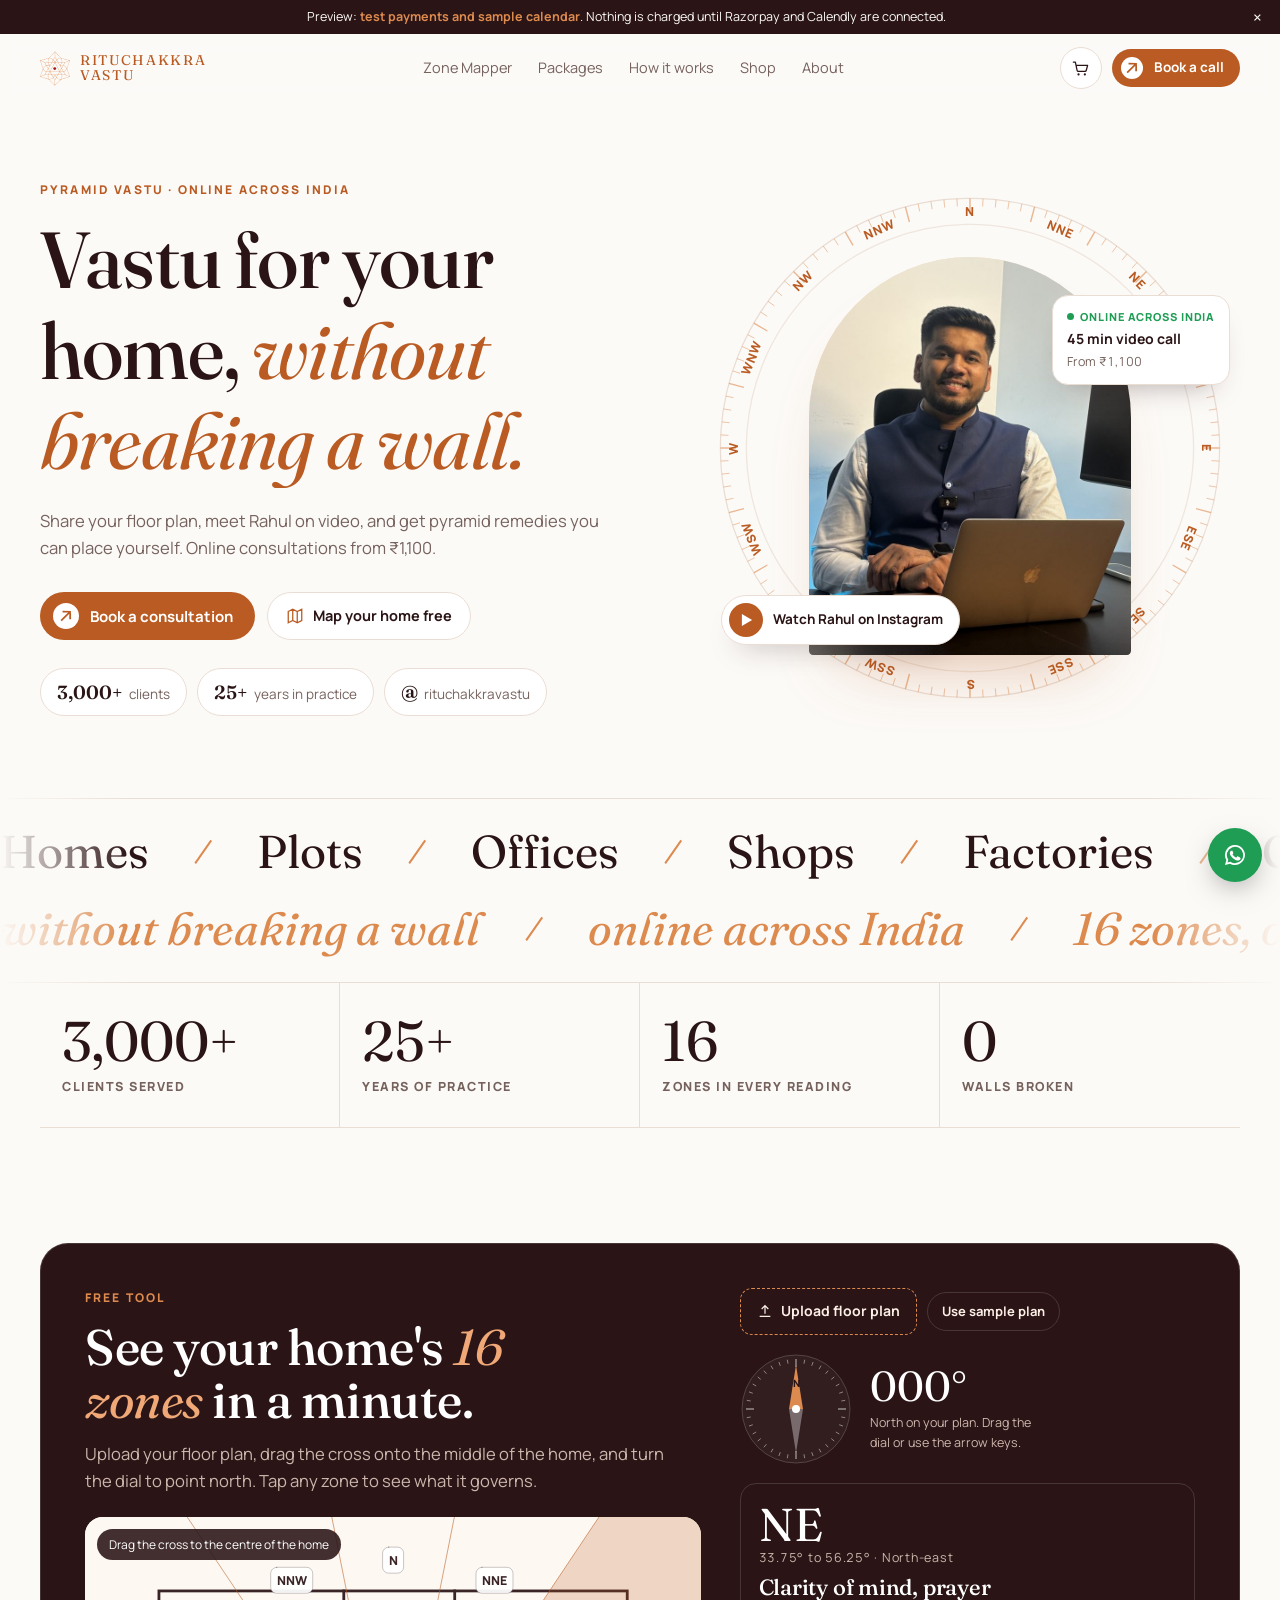
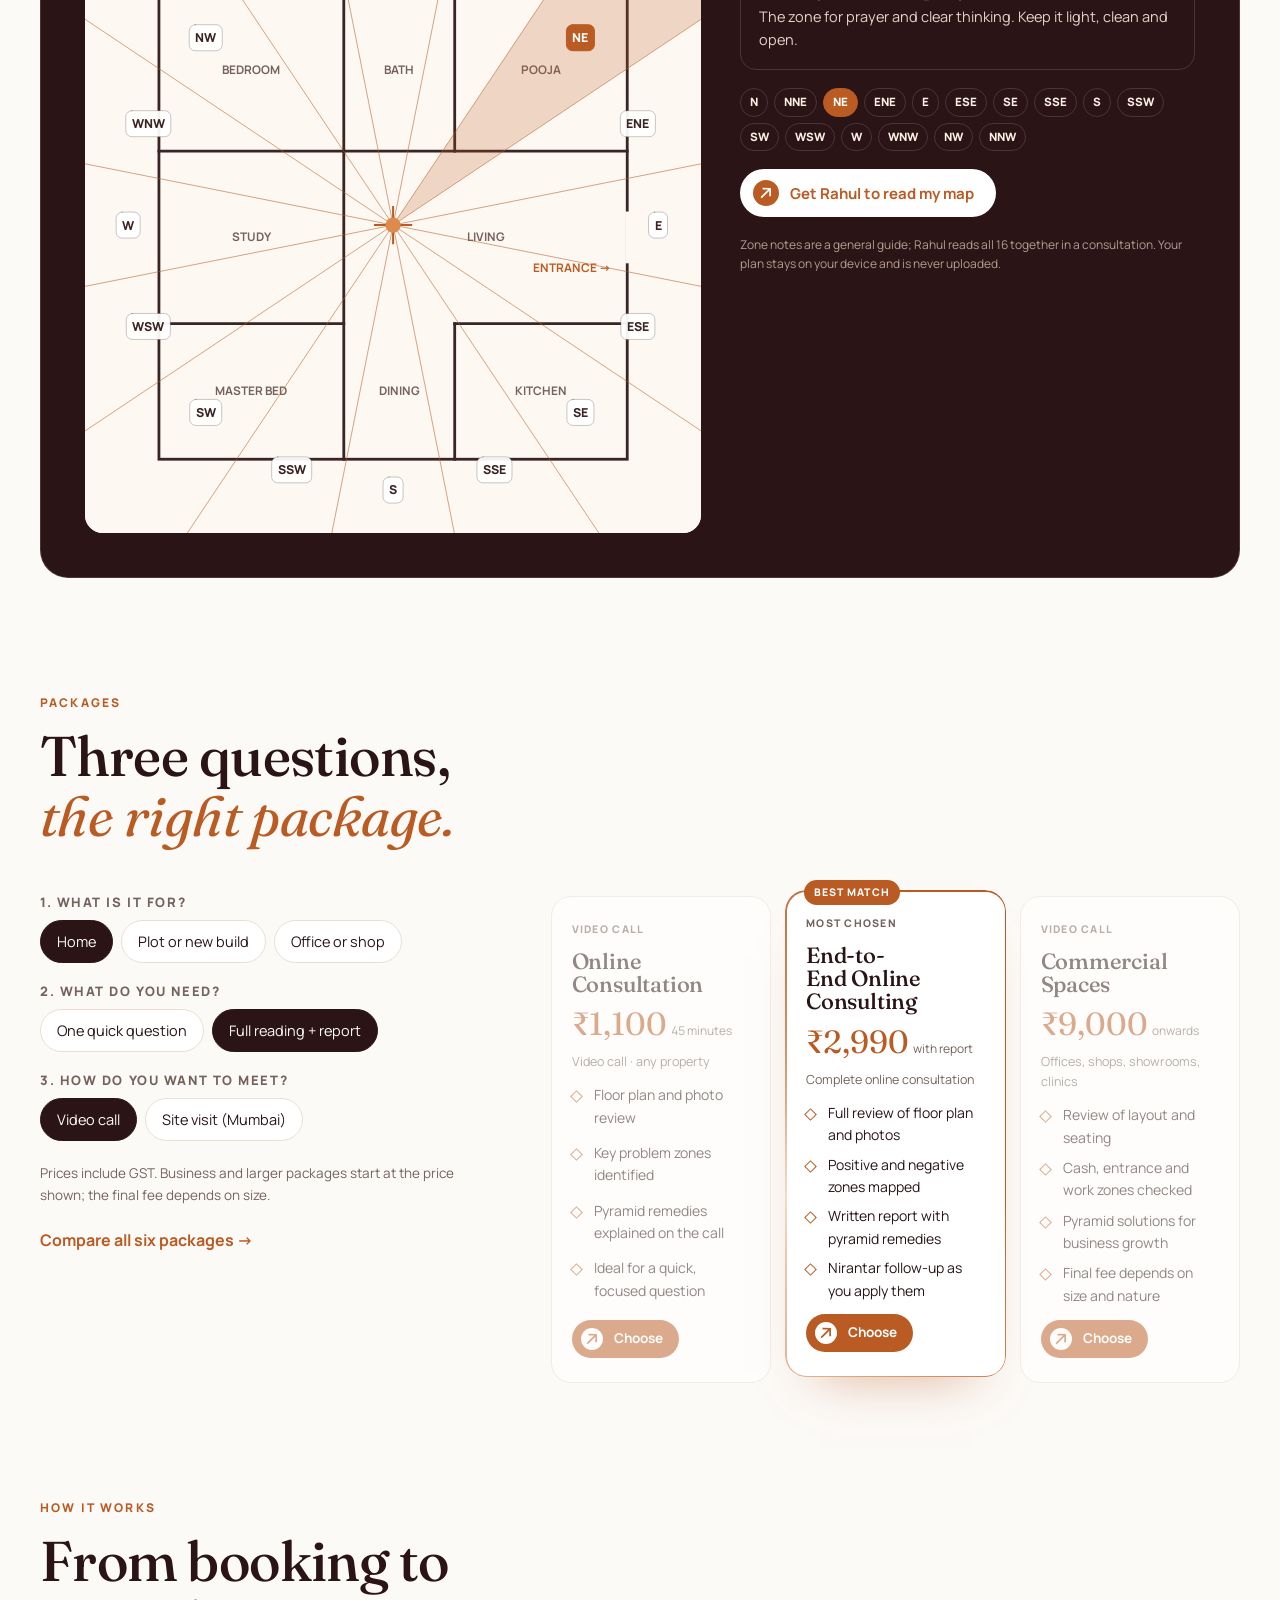
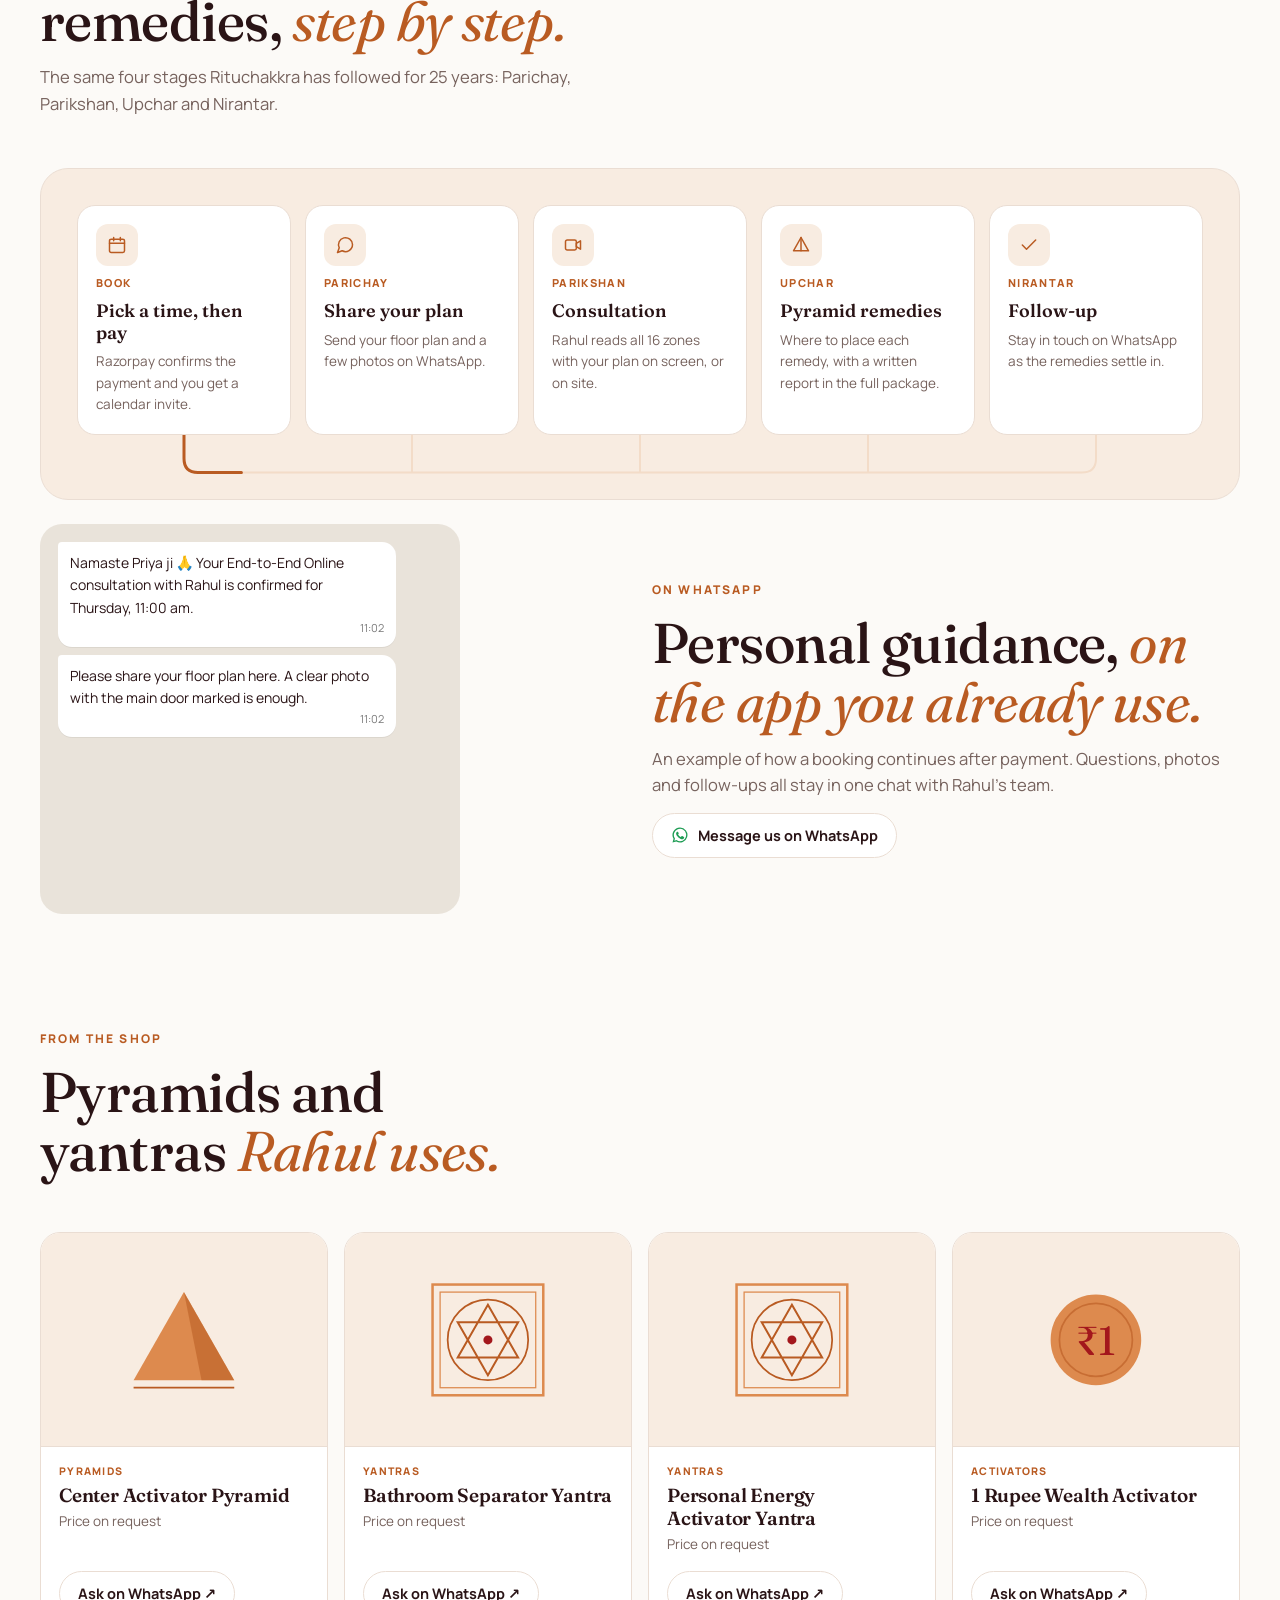
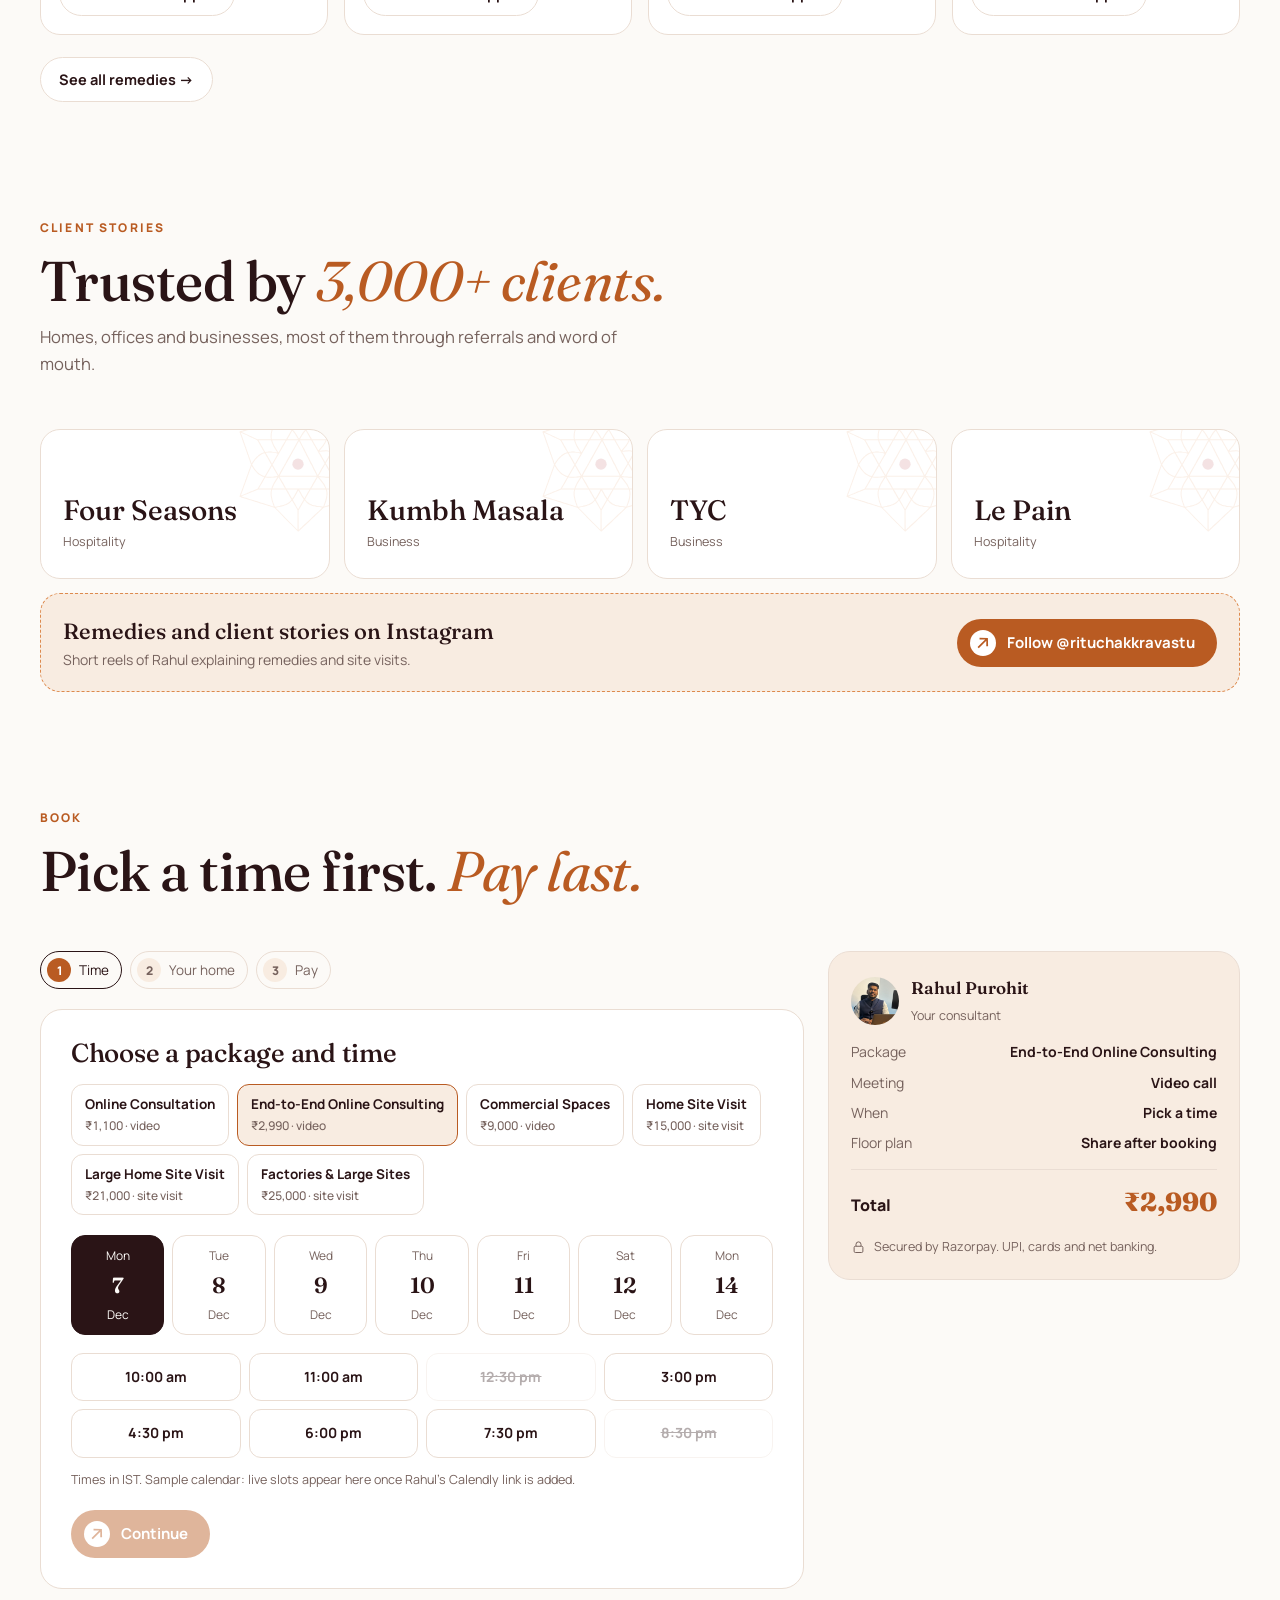
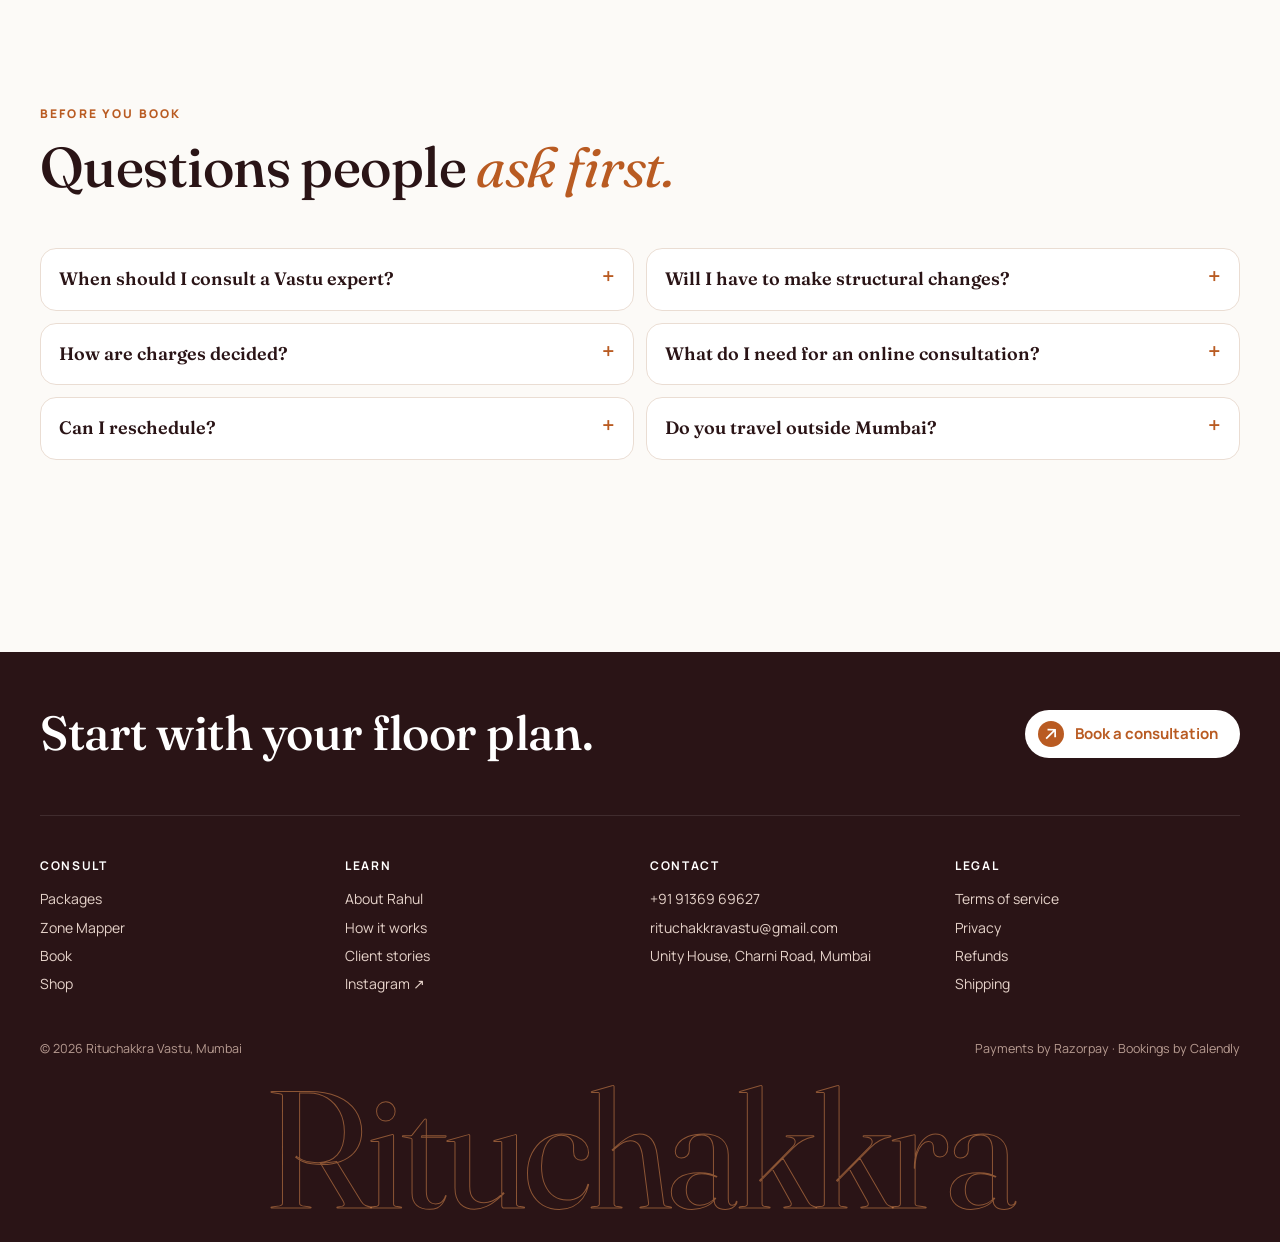
==== commit 9a078fae: "Add files via upload" ====
--- a/index.html
+++ b/index.html
@@ -3,9 +3,9 @@
 <head>
 <meta charset="utf-8">
 <meta name="viewport" content="width=device-width,initial-scale=1,viewport-fit=cover">
-<title>About Rahul Purohit · Rituchakkra Vastu</title>
-<meta name="description" content="Rahul Purohit carries forward the Pyramid Vastu practice of his father, Mr. Yogesh Purohit: one of India&#x27;s first Pyramid Vastu consultancies, with 3,000+ clients.">
-<link rel="canonical" href="https://rituchakkravastu.com/about/">
+<title>Book a Vastu Consultation · Rituchakkra Vastu</title>
+<meta name="description" content="Pick a time first, pay last. Book your Pyramid Vastu consultation with Rahul Purohit online.">
+<link rel="canonical" href="https://rituchakkravastu.com/book/">
 
 <meta name="theme-color" content="#B95B22">
 <link rel="icon" href="/favicon.svg" type="image/svg+xml">
@@ -13,308 +13,352 @@
 <meta property="og:type" content="website">
 <meta property="og:site_name" content="Rituchakkra Vastu">
 <meta property="og:locale" content="en_IN">
-<meta property="og:title" content="About Rahul Purohit · Rituchakkra Vastu">
-<meta property="og:description" content="Rahul Purohit carries forward the Pyramid Vastu practice of his father, Mr. Yogesh Purohit: one of India&#x27;s first Pyramid Vastu consultancies, with 3,000+ clients.">
-<meta property="og:url" content="https://rituchakkravastu.com/about/">
+<meta property="og:title" content="Book a Vastu Consultation · Rituchakkra Vastu">
+<meta property="og:description" content="Pick a time first, pay last. Book your Pyramid Vastu consultation with Rahul Purohit online.">
+<meta property="og:url" content="https://rituchakkravastu.com/book/">
 <meta property="og:image" content="https://rituchakkravastu.com/og-image.jpg">
 <meta property="og:image:secure_url" content="https://rituchakkravastu.com/og-image.jpg">
 <meta property="og:image:type" content="image/jpeg">
 <meta property="og:image:width" content="1200">
 <meta property="og:image:height" content="630">
-<meta property="og:image:alt" content="Rituchakkra Vastu logo with the line Make it without breaking it">
+<meta property="og:image:alt" content="Rituchakkra Vastu: Vastu for your home, without breaking a wall">
 <meta name="twitter:card" content="summary_large_image">
-<meta name="twitter:title" content="About Rahul Purohit · Rituchakkra Vastu">
-<meta name="twitter:description" content="Rahul Purohit carries forward the Pyramid Vastu practice of his father, Mr. Yogesh Purohit: one of India&#x27;s first Pyramid Vastu consultancies, with 3,000+ clients.">
+<meta name="twitter:title" content="Book a Vastu Consultation · Rituchakkra Vastu">
+<meta name="twitter:description" content="Pick a time first, pay last. Book your Pyramid Vastu consultation with Rahul Purohit online.">
 <meta name="twitter:image" content="https://rituchakkravastu.com/og-image.jpg">
 <link rel="preconnect" href="https://fonts.googleapis.com">
-<link rel="stylesheet" href="https://fonts.googleapis.com/css2?family=Cormorant+Garamond:ital,wght@0,500;0,600;1,500&family=Lora:wght@500&family=Mukta:wght@300;400;500;600;700&family=IBM+Plex+Mono:wght@400;500&display=swap">
+<link rel="stylesheet" href="https://fonts.googleapis.com/css2?family=Fraunces:ital,opsz,wght@0,9..144,400;0,9..144,500;0,9..144,600;1,9..144,400;1,9..144,500&family=Manrope:wght@400;500;600;700;800&display=swap">
 <link rel="stylesheet" href="/css/site.css">
 
 </head>
 <body>
-
 <svg width="0" height="0" style="position:absolute" aria-hidden="true">
   <defs>
     <symbol id="mk" viewBox="296 136 692 786"><path fill="currentColor" fill-rule="evenodd" d="M643.0 138.5L640.5 139.0L616.5 163.5L598.5 183.5L556.5 226.5L550.5 234.0L537.5 246.5L537.0 248.0L522.5 262.0L521.5 264.0L498.5 287.5L481.5 291.5L479.0 293.0L474.5 293.5L471.0 295.0L466.0 295.5L463.0 297.5L450.5 299.5L446.5 301.5L432.0 304.5L423.0 308.0L417.5 308.5L407.0 312.0L392.5 315.0L382.5 318.5L353.0 325.5L349.0 327.5L338.0 329.5L334.0 331.5L319.0 334.5L315.0 336.5L303.5 338.5L298.5 341.0L298.5 345.0L301.5 351.0L304.0 361.0L307.5 368.5L308.5 374.0L311.5 379.5L312.5 385.5L316.0 392.5L318.5 403.0L321.0 407.0L323.5 417.0L326.5 422.5L327.5 428.0L331.0 435.5L334.0 446.0L335.5 448.0L338.5 459.0L340.5 462.0L342.5 471.0L346.5 479.5L353.0 500.5L355.5 504.5L356.5 510.0L364.5 531.5L364.5 534.0L362.0 539.0L361.5 543.0L356.5 554.5L355.5 559.5L353.5 562.5L340.5 600.5L338.5 603.5L336.0 613.0L332.0 621.5L327.5 636.5L318.5 659.0L316.5 667.0L314.0 671.5L306.5 694.0L304.0 698.5L301.5 708.5L298.5 714.5L298.5 718.0L301.5 720.0L303.5 720.0L307.5 722.0L338.5 731.0L342.0 733.0L351.5 735.0L354.5 737.0L364.5 739.0L369.5 741.5L380.0 744.0L390.5 748.0L393.0 748.0L394.0 749.0L411.5 754.0L418.5 757.0L428.0 759.0L430.0 760.5L459.0 769.0L464.0 771.5L473.5 773.5L478.5 776.0L488.0 778.0L491.5 780.0L495.5 780.5L501.5 783.0L526.5 808.0L540.0 823.0L550.0 832.0L552.0 835.0L582.0 865.0L584.5 866.5L585.0 868.0L600.5 883.0L601.5 885.0L636.0 919.5L639.5 919.0L656.0 903.0L657.0 903.0L665.5 894.0L699.0 863.5L716.5 846.0L721.0 843.0L728.5 835.0L731.0 833.5L738.5 825.5L756.0 810.0L784.5 782.5L788.5 780.5L793.5 779.5L795.5 778.0L805.5 776.0L809.0 774.0L820.0 771.5L829.5 767.5L834.0 767.0L844.0 763.0L852.5 761.0L856.0 759.0L862.0 758.0L891.0 748.0L893.5 748.0L905.5 743.5L916.0 741.0L919.5 739.0L929.0 737.0L934.0 734.5L943.0 732.5L947.0 730.5L978.0 721.5L980.0 720.0L984.5 719.0L985.5 717.5L985.0 713.0L982.0 707.5L979.0 696.5L977.5 694.5L977.0 691.0L973.0 682.0L970.5 673.0L969.0 671.0L964.0 654.5L962.0 651.5L960.0 643.5L958.0 641.0L955.0 629.5L952.0 623.5L949.5 614.5L947.0 610.0L947.0 607.0L945.0 603.5L937.0 579.5L934.0 573.5L929.5 558.5L927.5 556.0L927.0 551.5L924.0 545.5L920.5 533.0L923.0 523.5L927.5 513.0L928.0 509.0L932.0 500.0L932.5 496.0L936.0 488.0L939.0 477.5L941.0 474.0L943.0 465.5L947.0 456.5L947.0 454.0L950.0 447.5L951.5 440.5L955.0 433.0L958.0 421.5L960.0 418.5L962.0 410.5L966.0 401.5L966.0 399.0L969.5 391.0L973.0 378.5L975.0 375.5L981.5 354.0L985.0 346.5L985.0 340.5L980.0 338.5L969.5 336.5L965.0 334.5L952.0 332.0L939.5 328.0L934.5 327.5L934.0 326.5L931.0 325.5L928.0 325.5L908.0 319.5L895.5 317.0L890.0 314.5L878.0 312.5L875.0 310.5L862.0 308.0L852.0 304.5L838.0 301.5L833.5 299.5L822.5 297.5L818.5 295.5L815.5 295.5L812.5 294.0L805.5 293.0L801.5 291.0L782.0 286.5L768.0 272.5L764.5 267.5L736.0 238.0L732.0 232.5L728.0 229.5L722.5 222.5L714.5 215.0L714.0 213.5L683.0 181.0L682.0 179.0L673.5 171.0L659.0 154.5ZM508.5 781.0L515.5 780.0L520.0 778.0L536.0 776.0L540.5 774.0L554.0 771.5L560.5 768.0L566.0 767.0L585.0 757.0L590.0 753.0L600.5 742.0L603.0 743.0L633.5 795.5L633.5 907.5L632.5 908.5L558.0 834.0L555.5 830.5L538.0 814.0L535.0 809.5L508.5 783.5ZM775.5 781.5L775.5 782.5L751.0 806.0L749.5 806.5L740.0 816.5L738.5 817.0L705.0 849.5L664.5 886.5L657.0 894.5L650.5 899.5L647.5 903.5L642.0 908.5L640.0 908.0L639.5 798.0L673.0 740.0L675.0 740.0L686.5 752.5L697.5 761.0L719.5 771.5L728.0 773.5L733.0 773.5L735.5 775.0L745.5 777.0L762.0 778.0ZM638.0 682.5L639.5 683.5L649.5 700.5L659.5 719.5L668.5 731.5L669.0 734.0L658.5 753.0L654.5 758.5L652.0 764.5L644.5 776.0L643.0 780.0L640.5 783.0L639.0 787.0L636.5 788.5L631.0 780.0L619.0 757.5L611.5 746.0L606.5 736.0L619.0 717.5L620.0 714.5L629.0 700.0L629.0 698.5L633.0 692.0L636.0 684.5ZM789.0 773.0L792.0 763.0L799.5 745.0L805.0 721.5L805.0 714.0L806.5 707.0L806.5 696.5L805.0 683.0L803.0 678.5L804.5 676.5L877.5 676.5L889.5 681.0L892.5 683.0L899.5 685.0L907.0 689.0L925.0 695.5L931.5 699.0L937.0 700.5L940.0 702.5L970.0 714.0L972.5 716.0L971.0 718.0L963.0 719.5L937.0 728.5L934.0 728.5L925.0 732.5L918.5 733.5L896.0 741.5L886.5 743.5L877.0 747.5L872.5 748.0L868.5 750.0L851.5 754.5L849.5 756.0L839.0 758.5L834.0 761.0L826.5 762.5L807.0 769.5L796.5 772.0L792.0 774.0L790.0 774.0ZM709.5 677.0L795.0 676.5L797.5 678.5L800.5 691.5L800.5 713.0L799.5 716.0L799.5 721.5L796.5 730.5L794.0 743.5L790.5 750.5L790.0 754.0L786.0 763.0L783.5 772.0L780.5 776.0L767.5 773.5L744.5 771.5L740.5 769.5L735.5 769.5L719.5 765.5L716.0 763.0L707.5 760.0L695.5 752.0L687.5 745.5L678.5 735.0L678.0 731.0ZM643.5 678.0L645.0 676.5L700.5 676.5L701.5 679.0L693.5 691.0L682.5 711.5L678.5 717.0L677.0 721.0L674.5 725.0L672.5 726.0L665.0 716.5L655.0 699.0L654.0 695.5L650.5 691.0ZM574.0 676.5L631.5 676.5L632.5 677.5L628.5 687.0L615.5 709.5L613.5 714.5L603.5 729.0L601.0 727.5L589.5 706.5L585.5 701.0L585.0 698.5L572.5 678.0ZM486.5 678.0L488.0 676.5L564.5 677.0L570.5 686.0L577.5 699.5L579.5 701.5L586.5 715.0L590.5 720.5L591.5 724.0L594.0 726.5L594.5 729.0L598.5 735.0L597.5 737.0L589.5 745.5L575.0 756.0L568.5 758.5L565.5 761.0L557.5 763.0L553.5 765.5L535.5 769.5L531.0 771.5L520.5 772.5L507.5 776.0L503.5 776.0L500.0 770.0L497.0 759.0L495.0 756.5L489.0 737.0L486.0 719.5L484.0 714.5L483.5 691.0ZM311.0 716.0L312.5 714.5L342.5 703.0L346.5 700.5L353.5 698.5L358.5 695.5L365.0 694.0L372.0 690.0L376.5 689.0L384.0 685.0L390.0 683.5L406.0 676.5L479.5 676.5L480.5 677.5L480.5 680.0L479.0 684.5L477.5 696.0L478.5 716.5L479.5 717.5L480.5 724.0L481.5 725.0L484.5 742.0L495.5 773.5L493.5 774.5L485.5 771.5L482.5 771.5L473.5 767.5L467.5 766.5L457.0 762.5L451.5 761.5L445.0 758.5L435.5 756.5L432.0 754.5L424.5 753.0L397.0 743.5L387.5 741.5L378.0 737.5L375.0 737.5L367.0 734.0L359.0 732.5L337.0 724.5L326.0 722.0L321.0 719.5L311.5 717.5ZM714.0 668.0L716.5 665.0L727.5 644.5L735.0 633.0L742.0 619.5L746.5 613.0L748.5 608.0L751.0 606.5L764.5 622.5L783.5 648.5L794.0 669.0L792.5 670.5L715.5 670.5L714.0 669.5ZM523.0 607.0L524.0 606.5L525.5 607.5L527.5 613.0L537.0 628.0L542.5 639.0L546.0 643.5L557.5 665.0L560.0 667.5L560.0 669.5L559.0 670.5L490.5 670.5L489.0 669.0L499.0 645.5ZM515.5 605.5L515.5 607.5L496.5 637.5L484.5 664.0L484.0 668.0L482.0 670.5L412.5 670.5L411.0 669.0L432.5 633.0L446.5 607.5L450.0 606.5L459.5 608.5L480.5 608.5L484.5 607.5L503.0 607.0L512.5 605.0ZM758.5 604.5L761.0 604.0L762.0 605.0L766.0 605.0L768.5 606.0L790.0 607.0L798.0 608.5L824.5 608.5L834.5 606.5L837.0 607.0L872.5 669.0L871.0 670.5L802.0 670.5L800.0 669.0L799.0 665.0L795.0 659.0L794.0 654.5L792.0 652.5L789.5 646.0L770.0 619.5L758.5 606.0ZM530.5 603.5L531.5 602.5L743.0 602.5L744.0 604.5L717.5 649.5L716.5 653.0L713.0 657.5L707.5 668.0L705.0 670.5L569.5 670.5L566.5 668.0L551.0 639.5L532.0 608.0ZM915.5 542.0L917.5 542.5L923.0 559.0L925.5 563.5L926.0 567.0L935.5 592.0L936.5 597.0L940.5 605.5L942.5 614.0L944.5 617.0L951.5 639.0L959.5 658.5L960.5 664.0L964.5 672.5L966.5 681.0L976.5 706.5L977.0 709.5L976.0 710.5L959.0 703.5L954.5 702.5L952.0 700.5L944.0 698.0L937.5 694.5L934.0 694.0L927.5 690.5L923.0 689.5L913.0 684.5L908.0 683.5L905.5 681.5L882.5 672.5L879.5 669.0L858.0 630.5L854.5 626.0L852.0 620.0L844.0 607.5L844.0 605.0L845.5 603.5L848.0 603.5L855.0 601.0L859.5 598.0L863.0 597.0L879.5 586.0L881.0 583.5L897.0 567.5ZM369.5 542.0L382.5 562.0L390.5 571.0L390.5 572.0L392.5 573.0L402.0 583.5L410.5 590.5L415.0 592.5L419.5 596.0L429.5 601.0L439.5 604.0L439.5 608.0L430.5 622.5L415.5 650.0L411.5 655.5L404.5 669.0L402.0 672.0L387.5 678.5L383.0 679.5L375.5 683.5L368.5 685.5L367.0 687.0L357.5 690.0L351.0 693.5L341.5 696.5L341.0 697.5L332.0 700.5L329.0 702.5L307.5 710.5L307.0 708.5L308.0 704.5L310.0 701.0L310.0 699.0L318.0 679.0L319.0 674.0L321.0 671.0L323.0 663.0L333.5 636.5L334.0 632.5L336.0 629.5L338.0 621.5L340.0 618.5L347.0 597.0L351.0 588.0L353.0 580.0L355.0 577.0L357.5 567.5L361.0 561.0L362.0 555.5L364.0 552.0L366.5 543.5L367.5 542.0ZM487.0 541.5L518.0 595.0L518.0 598.0L509.0 600.5L495.5 601.5L493.5 602.5L456.0 602.5L452.0 601.5L451.0 600.0L473.5 560.5L477.5 555.0L485.0 541.0ZM793.0 532.0L794.5 533.0L798.5 539.5L802.5 548.0L804.5 550.0L830.5 596.5L832.5 598.5L833.0 600.0L832.0 601.5L826.0 603.0L819.5 602.0L800.5 602.0L796.0 603.0L790.0 601.5L772.5 601.0L767.5 599.5L757.5 598.5L756.0 597.0L756.0 595.0L766.0 579.0L766.5 576.5L770.0 572.0L777.0 558.5L781.0 553.0L781.0 551.5ZM442.0 466.5L444.5 468.0L447.5 472.5L455.0 487.0L458.5 491.5L478.0 527.0L482.0 532.5L481.5 535.0L475.5 544.5L471.5 553.0L464.5 563.5L453.5 584.0L449.5 589.5L447.5 594.5L443.5 599.0L439.5 598.5L429.5 594.5L416.0 586.5L405.0 577.5L402.5 576.5L388.0 559.0L372.0 535.5L371.5 533.5L372.0 531.0L374.5 528.0L376.5 523.5L394.0 499.0L397.0 497.0L408.0 485.0L413.0 482.5L418.0 478.0L432.0 470.0ZM452.0 464.5L463.0 463.0L487.0 463.0L507.0 466.0L518.0 470.0L518.5 471.0L487.0 525.5L485.0 526.0L484.0 525.0L482.0 520.0L480.0 518.0L467.5 494.5L465.0 492.0L462.5 486.0L451.0 467.0ZM834.0 461.5L839.0 462.0L848.5 465.5L858.0 471.0L866.5 478.0L871.0 480.5L891.0 502.5L901.5 516.0L912.5 532.5L912.5 535.0L906.0 545.0L890.5 565.5L880.0 577.5L866.0 588.0L848.0 597.5L843.0 599.0L839.5 598.5L835.5 593.0L835.0 590.5L830.5 584.0L804.0 536.5L797.0 525.5L800.0 518.5L809.0 504.5L831.0 465.0ZM760.0 457.5L799.0 456.0L812.0 457.0L816.5 458.5L825.0 459.5L826.0 460.5L825.5 463.0L794.0 517.5L792.0 517.0L779.0 493.0L777.0 491.0L770.0 477.5L759.5 460.5ZM643.0 397.0L654.5 419.5L654.5 421.0L658.5 427.0L670.5 452.0L671.5 452.5L673.5 458.5L677.5 464.0L684.5 479.5L694.5 497.5L704.5 518.5L706.0 520.0L708.5 527.0L712.5 532.5L712.5 534.0L716.0 539.5L728.0 565.0L730.5 568.0L734.5 577.0L736.0 578.5L736.5 581.5L740.5 587.5L743.5 595.5L742.5 596.5L532.0 596.5L531.0 595.5L532.0 592.0L535.5 587.0L543.0 572.0L545.0 570.0L553.5 553.5L555.5 551.5L557.0 547.0L566.0 532.5L568.0 527.5L590.0 489.5L592.0 484.5L593.5 483.5L596.5 476.5L600.0 471.5L602.0 466.5L604.0 464.5L611.0 450.5L615.0 445.0L615.5 442.5L618.0 439.5L636.0 406.0L639.0 402.0L640.0 399.0ZM865.0 392.5L865.0 394.5L830.0 454.5L825.0 454.5L818.0 452.5L811.0 452.5L809.0 451.5L796.0 450.0L779.5 451.5L773.0 451.0L769.0 452.5L763.5 452.5L762.0 451.0L785.0 423.5L786.0 420.5L794.0 409.5L795.0 406.0L799.0 400.0L801.0 393.5L802.5 392.0ZM635.5 392.0L636.5 393.0L624.5 413.5L623.5 417.0L620.5 421.0L613.5 435.0L611.0 437.5L609.0 443.0L596.5 463.5L594.5 468.5L572.5 506.5L561.0 528.5L558.0 532.5L555.5 538.5L551.5 544.0L551.5 545.5L534.5 574.5L526.0 591.0L523.5 592.0L490.0 535.0L490.0 532.5L493.5 526.0L497.0 521.5L500.0 514.5L526.0 471.0L533.5 456.5L537.0 452.0L538.0 448.5L541.0 445.0L548.0 431.5L555.0 421.0L566.5 399.5L572.0 392.0ZM795.0 393.0L795.0 395.0L790.5 401.5L790.0 404.5L776.0 425.0L754.5 449.5L752.5 448.0L721.5 394.5L722.5 392.0L792.5 391.5ZM649.5 392.0L713.0 392.0L723.5 410.5L725.5 412.5L727.5 417.5L734.0 427.5L737.5 435.0L740.0 438.0L757.5 469.5L759.5 471.5L761.5 477.0L764.5 480.5L766.0 484.5L789.5 524.0L789.5 525.5L770.5 557.5L770.5 559.0L767.0 563.5L755.5 585.0L750.5 592.0L748.5 591.0L745.0 582.5L743.0 580.5L742.0 577.0L735.5 564.0L732.5 560.0L721.0 535.5L703.5 503.0L701.0 496.0L695.5 487.5L682.0 459.0L680.0 457.0L671.5 438.5L670.0 437.0L663.0 422.0L661.0 420.0L659.0 414.5L648.0 394.0ZM562.5 392.0L563.0 394.0L542.5 428.5L535.5 442.5L532.5 446.0L524.5 460.5L522.5 460.5L502.0 428.0L502.0 426.5L499.0 423.0L490.5 404.0L487.5 393.0L488.5 392.0L493.5 391.5ZM409.0 393.0L410.0 392.0L480.0 392.0L482.0 394.5L484.5 404.5L487.0 408.5L489.0 415.0L495.5 429.0L515.5 461.5L514.0 462.5L508.5 460.5L492.0 459.0L483.0 456.5L465.0 456.5L461.0 458.5L447.0 459.5L439.5 447.5L434.0 436.5L430.0 431.0L428.5 427.0L426.5 425.0L415.0 403.5L411.5 399.0ZM307.5 349.0L309.5 349.0L322.5 356.0L337.5 362.0L368.5 377.0L372.5 378.0L378.5 381.5L385.0 383.5L388.5 386.0L398.5 390.0L404.5 398.0L424.5 434.0L428.0 438.5L430.5 444.5L432.5 446.5L435.5 453.0L439.5 458.5L438.0 462.0L424.0 467.5L415.0 472.5L407.0 478.5L404.0 482.5L398.5 486.0L381.5 505.5L371.0 520.5L369.5 524.0L368.5 524.0L366.5 521.5L361.0 504.0L357.0 495.0L356.0 489.5L353.0 484.0L351.0 475.0L347.0 466.5L346.5 462.5L342.0 452.0L342.0 449.5L338.0 441.0L336.0 432.5L334.0 429.5L331.0 418.5L329.0 415.5L327.0 407.0L323.0 399.0L323.0 396.0L321.0 390.0L319.5 388.0L311.5 363.0L310.0 361.0L307.0 351.5ZM975.5 348.5L977.0 349.5L977.0 351.5L975.5 354.0L974.5 359.5L966.5 380.0L964.5 389.0L961.5 395.0L959.5 403.0L958.0 405.0L955.5 414.5L953.5 418.0L940.5 458.0L936.5 467.0L936.0 471.0L928.0 492.0L926.0 500.0L923.5 504.5L921.0 515.0L916.0 525.5L892.5 494.5L879.0 480.5L875.5 478.5L870.5 472.5L864.5 468.5L863.0 466.5L849.5 459.5L847.0 459.5L844.0 457.5L838.5 456.5L837.5 454.5L868.0 402.0L869.0 399.0L875.0 390.5ZM575.5 384.0L589.5 361.0L592.0 355.0L594.0 353.0L600.0 341.5L602.5 338.0L605.0 338.0L611.5 347.0L613.5 348.5L621.5 360.5L631.0 377.0L633.0 379.0L635.5 385.0L634.0 386.0L577.5 386.0ZM708.5 384.0L706.5 386.0L650.5 386.0L648.5 384.5L659.0 365.5L667.5 354.0L669.0 350.5L671.5 348.5L680.0 337.5L682.5 338.5ZM789.5 295.0L792.0 294.5L796.5 295.5L801.0 297.5L813.5 300.0L848.0 310.0L851.5 310.0L858.5 313.0L870.0 315.0L877.5 318.0L884.5 319.0L904.5 325.0L909.0 325.5L913.0 327.5L925.5 330.0L938.0 334.0L941.5 334.0L952.5 338.0L959.5 339.0L960.5 340.0L970.0 342.0L971.5 343.5L970.0 345.0L959.0 349.0L955.5 351.5L952.5 352.0L930.0 362.0L923.5 364.0L919.5 366.5L917.5 366.5L909.5 370.5L901.5 373.0L897.5 375.5L891.0 377.5L873.5 385.5L806.0 386.0L804.5 385.0L806.0 372.0L807.0 370.5L807.0 360.0L805.5 353.5L805.0 343.5L799.0 320.0L796.5 316.0L796.0 312.5L792.0 304.5ZM495.5 295.0L495.5 297.5L489.0 312.0L486.5 323.0L484.5 326.5L484.5 329.5L481.5 339.5L481.5 343.0L480.0 346.0L480.0 349.5L478.0 354.5L478.5 363.0L477.5 375.0L479.5 384.5L477.5 386.0L400.5 385.5L396.0 382.5L392.0 381.5L362.0 367.0L359.0 366.5L352.0 362.5L335.0 355.5L330.0 352.5L326.0 351.5L321.5 348.5L313.5 345.5L312.0 344.0L313.5 342.0L331.0 338.0L342.0 334.0L345.5 334.0L358.0 330.0L372.5 327.0L380.5 324.0L388.0 323.0L392.0 321.0L403.0 319.0L414.5 315.0L425.5 313.0L431.5 310.5L444.0 308.0L456.0 304.0L459.5 304.0L471.0 300.0L474.0 300.0L481.0 297.5L485.5 297.0L490.0 295.0ZM781.0 293.5L783.5 296.0L786.0 304.5L790.0 312.5L790.5 316.0L792.5 321.0L794.0 322.5L796.5 335.0L799.5 343.5L801.0 358.0L800.5 367.0L801.5 370.5L800.5 372.5L800.5 377.5L798.0 385.0L796.5 386.0L717.5 385.5L715.0 383.0L712.0 376.5L708.5 372.0L707.0 368.0L686.5 333.5L687.5 329.5L698.5 320.0L704.0 316.5L728.5 304.5L733.0 304.0L744.0 300.0L749.5 299.5L764.5 295.0L769.0 295.0L778.0 293.0ZM502.5 294.0L505.5 293.0L515.5 295.0L520.5 295.0L556.0 304.5L578.0 315.0L598.5 330.5L598.5 332.5L594.0 341.0L590.5 345.5L583.5 359.0L567.5 385.5L487.5 386.0L485.0 384.5L483.5 377.0L484.5 352.0L486.0 348.5L486.0 344.5L489.0 335.0L489.0 332.0L493.0 321.0L493.5 316.5L497.0 309.5L498.0 304.5ZM642.0 270.0L644.0 271.5L669.5 317.0L677.5 329.5L677.5 331.0L666.0 344.5L656.5 358.0L643.0 381.5L640.0 379.5L633.0 367.0L618.0 344.5L607.0 332.0L607.5 328.5ZM646.0 151.0L647.0 151.0L677.5 183.5L678.0 185.0L697.0 204.0L697.5 205.5L718.0 226.5L718.5 228.0L735.5 245.5L742.0 253.5L772.0 284.5L773.5 287.0L773.0 288.5L759.0 290.5L726.0 299.5L701.5 310.5L690.5 318.5L684.5 325.0L681.0 324.0L663.0 291.5L660.5 289.0L652.0 272.5L650.0 271.0L649.5 268.5L645.0 261.0L645.0 152.0ZM638.0 151.0L639.0 152.5L639.0 262.0L603.5 324.0L602.0 325.5L600.0 325.5L595.0 319.5L575.5 306.5L567.5 304.0L559.0 299.5L532.5 293.0L528.0 291.0L509.5 288.5L508.5 286.5L513.5 280.5L527.0 267.5L544.0 248.5L558.0 235.0L562.0 229.5L589.5 202.0L591.5 198.5Z"/><circle cx="636.2" cy="529.8" r="32.5" fill="var(--dot)"/></symbol>
+    <symbol id="i-ar" viewBox="0 0 14 15"><path fill="currentColor" d="M13.376 11.552l-.264-10.44-10.44-.24.024 2.28 6.96-.048L.2 12.56l1.488 1.488 9.432-9.432-.048 6.912 2.304.024z"/></symbol>
     <symbol id="i-cart" viewBox="0 0 24 24"><path d="M3 4h2.5l2.2 10.4a1.6 1.6 0 0 0 1.6 1.3h8.3a1.6 1.6 0 0 0 1.6-1.2L21 8H6.3" fill="none" stroke="currentColor" stroke-width="1.6" stroke-linecap="round" stroke-linejoin="round"/><circle cx="9.5" cy="19.5" r="1.4" fill="currentColor"/><circle cx="17.5" cy="19.5" r="1.4" fill="currentColor"/></symbol>
     <symbol id="i-menu" viewBox="0 0 24 24"><path d="M4 8h16M4 16h16" stroke="currentColor" stroke-width="1.6" stroke-linecap="round"/></symbol>
     <symbol id="i-x" viewBox="0 0 24 24"><path d="M6 6l12 12M18 6 6 18" stroke="currentColor" stroke-width="1.6" stroke-linecap="round"/></symbol>
     <symbol id="i-lock" viewBox="0 0 24 24"><rect x="5" y="10" width="14" height="10" rx="2" fill="none" stroke="currentColor" stroke-width="1.6"/><path d="M8 10V7a4 4 0 0 1 8 0v3" fill="none" stroke="currentColor" stroke-width="1.6"/></symbol>
-    <symbol id="i-wa" viewBox="0 0 24 24"><path fill="currentColor" d="M12 2a10 10 0 0 0-8.6 15.1L2 22l5-1.3A10 10 0 1 0 12 2Zm0 18.2a8.2 8.2 0 0 1-4.2-1.2l-.3-.2-3 .8.8-2.9-.2-.3A8.2 8.2 0 1 1 12 20.2Zm4.5-6.1c-.2-.1-1.5-.7-1.7-.8s-.4-.1-.6.1-.7.8-.8 1-.3.2-.5.1a6.7 6.7 0 0 1-3.3-2.9c-.2-.4.2-.4.7-1.3a.5.5 0 0 0 0-.4l-.8-1.8c-.2-.5-.4-.4-.6-.4h-.5a1 1 0 0 0-.7.3 3 3 0 0 0-.9 2.2 5.2 5.2 0 0 0 1.1 2.7 11.8 11.8 0 0 0 4.5 4c1.7.7 2.3.8 3.2.6a2.7 2.7 0 0 0 1.8-1.2 2.2 2.2 0 0 0 .1-1.3c0-.1-.2-.2-.5-.3Z"/></symbol>
+    <symbol id="i-map" viewBox="0 0 24 24"><path d="M3 6l6-3 6 3 6-3v15l-6 3-6-3-6 3z M9 3v15 M15 6v15"/></symbol>
+    <symbol id="i-wa" viewBox="0 0 24 24"><path d="M12 2a10 10 0 0 0-8.6 15.1L2 22l5-1.3A10 10 0 1 0 12 2Zm0 18.2a8.2 8.2 0 0 1-4.2-1.2l-.3-.2-3 .8.8-2.9-.2-.3A8.2 8.2 0 1 1 12 20.2Zm4.5-6.1c-.2-.1-1.5-.7-1.7-.8s-.4-.1-.6.1-.7.8-.8 1-.3.2-.5.1a6.7 6.7 0 0 1-3.3-2.9c-.2-.4.2-.4.7-1.3a.5.5 0 0 0 0-.4l-.8-1.8c-.2-.5-.4-.4-.6-.4h-.5a1 1 0 0 0-.7.3 3 3 0 0 0-.9 2.2 5.2 5.2 0 0 0 1.1 2.7 11.8 11.8 0 0 0 4.5 4c1.7.7 2.3.8 3.2.6a2.7 2.7 0 0 0 1.8-1.2 2.2 2.2 0 0 0 .1-1.3c0-.1-.2-.2-.5-.3Z"/></symbol>
+    <symbol id="i-play" viewBox="0 0 12 14"><path d="M0 0l12 7-12 7z"/></symbol>
+    <symbol id="i-up" viewBox="0 0 24 24"><path d="M12 16V4M7 9l5-5 5 5M4 20h16"/></symbol>
   </defs>
 </svg>
 
-<header class="top" id="topbar">
-  <div class="wrap nav">
-    <a class="brand" href="/" aria-label="Rituchakkra Vastu, home">
-      <svg aria-hidden="true" class="mk"><use href="#mk"/></svg>
-      <span class="wm">RITUCHAKKRA<br>VASTU</span>
-    </a>
-    <nav class="menu" aria-label="Main">
-      <a href="/">Home</a><a href="/about/">About</a><a href="/consultations/">Consultations</a><a href="/shop/">Shop</a><a href="/contact/">Contact</a>
-    </nav>
-    <a class="btn sm book-top" href="/book/">Book a consultation</a>
-    <button class="icon-btn" id="cart-btn" aria-label="Open cart"><svg><use href="#i-cart"/></svg><span class="badge" id="cart-count" hidden>0</span></button>
-    <button class="icon-btn burger" id="burger" aria-label="Open menu"><svg><use href="#i-menu"/></svg></button>
+<div class="cbar" id="cbar" hidden><span id="cbar-txt"></span><button id="cbar-x" aria-label="Hide this note">×</button></div>
+
+<nav class="top g" id="topbar" aria-label="Main">
+  <div class="wrap navin">
+    <a class="brand" href="/" aria-label="Rituchakkra Vastu, home"><svg aria-hidden="true" style="color:var(--mark)"><use href="#mk"/></svg><span>RITUCHAKKRA<br>VASTU</span></a>
+    <div class="links">
+      <a href="/#mapper">Zone Mapper</a>
+      <a href="/consultations/">Packages</a>
+      <a href="/#how">How it works</a>
+      <a href="/shop/">Shop</a>
+      <a href="/about/">About</a>
+    </div>
+    <div class="navr">
+      <button class="ib" id="cart-btn" aria-label="Open cart"><svg><use href="#i-cart"/></svg><span class="badge" id="cart-count" hidden>0</span></button>
+      <a class="button sm" href="/book/"><span class="bi"><svg><use href="#i-ar"/></svg><svg><use href="#i-ar"/></svg></span>Book a call</a>
+      <button class="ib burger" id="burger" aria-label="Open menu"><svg><use href="#i-menu"/></svg></button>
+    </div>
   </div>
-</header>
+</nav>
 
 <div class="mnav" id="mnav" aria-hidden="true">
-  <button class="icon-btn close" id="mclose" aria-label="Close menu"><svg><use href="#i-x"/></svg></button>
-  <a href="/">Home</a><a href="/about/">About</a><a href="/consultations/">Consultations</a><a href="/shop/">Shop</a><a href="/book/">Book a consultation</a><a href="/contact/">Contact</a>
+  <button class="ib" id="mclose" aria-label="Close menu"><svg><use href="#i-x"/></svg></button>
+  <a href="/">Home</a><a href="/#mapper">Zone Mapper</a><a href="/consultations/">Packages</a><a href="/#how">How it works</a><a href="/shop/">Shop</a><a href="/about/">About</a><a href="/contact/">Contact</a>
+  <a class="button light" href="/book/"><span class="bi"><svg><use href="#i-ar"/></svg><svg><use href="#i-ar"/></svg></span>Book a consultation</a>
 </div>
 
 <main id="main">
 
-<!-- HOME -->
+<!-- ================= HOME ================= -->
 <div data-view="home" hidden>
-  <div class="wrap hero">
-    <div>
-      <div class="eyebrow" style="animation:fade .8s both">Pyramid Vastu · Online &amp; in person</div>
-      <h1 style="margin-top:18px"><span class="ln"><span>Make it</span></span><span class="ln"><span>without <i>breaking</i></span></span><span class="ln"><span>it.</span></span></h1>
-      <p class="lede">Pyramid Vastu for homes, plots, offices and health. We balance your space with pyramid remedies, so you never have to break a wall.</p>
-      <div class="cta">
-        <a class="btn" href="/book/">Book a consultation <span class="arrow">→</span></a>
-        <a class="btn line" href="/shop/">Shop Vastu remedies</a>
-      </div>
-      <div class="stats">
-        <div><b data-count="25" data-suffix="+">25+</b><span>years of practice</span></div>
-        <div><b data-count="3000" data-suffix="+">3,000+</b><span>clients served</span></div>
-        <div><b data-count="2">2</b><span>generations of Pyramid Vastu</span></div>
-      </div>
-    </div>
-    <div class="orb" aria-hidden="true">
-      <svg class="ring" viewBox="0 0 400 400" id="ring"></svg>
-      <div class="glow"></div>
-      <svg class="mark draw"><use href="#mk"/></svg>
-    </div>
+  <header class="hero g">
+    <div class="wrap">
+      <div>
+        <div class="label" style="animation:fade .8s both">Pyramid Vastu · Online across India</div>
+        <h1><span class="ln"><span>Vastu for your</span></span><span class="ln"><span>home, <em>without</em></span></span><span class="ln"><span><em>breaking a wall.</em></span></span></h1>
+        <p class="lede">Share your floor plan, meet Rahul on video, and get pyramid remedies you can place yourself. Online consultations from <span id="from-price">₹1,100</span>.</p>
+        <div class="ctas">
+          <a class="button" href="/book/"><span class="bi"><svg><use href="#i-ar"/></svg><svg><use href="#i-ar"/></svg></span>Book a consultation</a>
+          <a class="ghost" href="/#mapper"><svg><use href="#i-map"/></svg>Map your home free</a>
+        </div>
+        <div class="trust">
+          <span class="tp"><b>3,000+</b>clients</span>
+          <span class="tp"><b>25+</b>years in practice</span>
+          <a class="tp" id="ig-pill" target="_blank" rel="noopener" href="#"><b>@</b>rituchakkravastu</a>
+        </div>
+      </div>
+      <div class="stage" aria-hidden="false">
+        <svg class="ring" viewBox="0 0 400 420" aria-hidden="true"><g class="r1" id="ring"></g></svg>
+        <div class="arch"><img loading="lazy" src="/images/consultant.jpg" alt="Rahul Purohit, Pyramid Vastu consultant" width="720" height="900"></div>
+        <div class="slot-chip"><span class="live"><i></i>Online across India</span><b>45 min video call</b><span>From <span class="num" id="chip-price">₹1,100</span></span></div>
+        <a class="reel-chip" id="reel-chip" target="_blank" rel="noopener" href="#"><span><svg><use href="#i-play"/></svg></span>Watch Rahul on Instagram</a>
+      </div>
+    </div>
+  </header>
+
+  <div class="band" aria-hidden="true">
+    <div class="row" id="band-a"></div>
+    <div class="row b" id="band-b"></div>
   </div>
-
-  <div class="marquee" aria-hidden="true"><div class="track" id="mq"></div></div>
-
-  <section class="blk">
-    <div class="wrap">
-      <div class="head rv"><div class="eyebrow">Two ways to consult</div><h2>Wherever you are, your plan can be read.</h2></div>
-      <div class="ways">
-        <a class="way rv" href="/consultations/" data-mode="online">
-          <svg class="wm-bg"><use href="#mk"/></svg>
-          <div class="eyebrow">Online</div>
-          <h3>Video consultation</h3>
-          <p>Share your floor plan and a short video walk-through. We mark the directions, read every zone and give you remedies you can apply yourself.</p>
-          <span class="from" id="from-online"></span>
-          <span class="textlink">See online packages →</span>
-        </a>
-        <a class="way rv" style="--d:.1s" href="/consultations/" data-mode="person">
-          <svg class="wm-bg"><use href="#mk"/></svg>
-          <div class="eyebrow">In person</div>
-          <h3>Site visit</h3>
-          <p>An on-site visit with compass readings in every room, energy assessment, and remedies placed with you during the visit.</p>
-          <span class="from" id="from-person"></span>
-          <span class="textlink">See site visit packages →</span>
-        </a>
-      </div>
-    </div>
-  </section>
-
-  <section class="blk" style="padding-top:0">
-    <div class="wrap">
-      <div class="head rv"><div class="eyebrow">From the shop</div><h2>Pyramids and yantras we use in our remedies.</h2></div>
-      <div class="grid" id="home-prods"></div>
-      <div style="margin-top:32px" class="rv"><a class="btn line" href="/shop/">View all products <span class="arrow">→</span></a></div>
-    </div>
-  </section>
-
-  <section class="blk" style="padding-top:0">
-    <div class="wrap zones">
-      <div class="wheel rv"><svg id="wheel" viewBox="-30 -30 460 460" role="group" aria-label="The 16 Vastu zones. Select a zone to read about it."></svg></div>
-      <div class="zone-card rv" style="--d:.1s">
-        <div class="eyebrow">The 16 zones</div>
-        <div id="zone-out"></div>
-        <div class="zone-pills" id="zone-pills"></div>
-      </div>
-    </div>
-  </section>
-
-  <section class="blk" style="padding-top:0">
-    <div class="wrap">
-      <div class="head rv"><div class="eyebrow">Our services</div><h2>Where Pyramid Vastu helps.</h2></div>
-      <div class="svc">
-        <div class="sv rv"><svg aria-hidden="true"><use href="#mk"/></svg><h3>Home</h3><p>Guidance on choosing the right home to buy or rent, and balancing the one you live in.</p></div>
-        <div class="sv rv" style="--d:.06s"><svg aria-hidden="true"><use href="#mk"/></svg><h3>Plots</h3><p>Assessing a plot's shape and size before you buy or build, for growth and harmony.</p></div>
-        <div class="sv rv" style="--d:.12s"><svg aria-hidden="true"><use href="#mk"/></svg><h3>Office</h3><p>Pyramid solutions for productivity, creativity and business success.</p></div>
-        <div class="sv rv" style="--d:.18s"><svg aria-hidden="true"><use href="#mk"/></svg><h3>Health</h3><p>Using pyramids to balance the energy of a space and support well-being.</p></div>
-      </div>
-    </div>
-  </section>
-
-  <section class="blk" style="padding-top:0">
-    <div class="wrap">
-      <div class="head rv"><div class="eyebrow">Our process</div><h2>Four stages, from first call to lasting balance.</h2></div>
-      <ol class="proc">
-        <li class="rv"><span class="skt">परिचय</span><h3>Parichay</h3><p>We get to know you and your property by call, email or WhatsApp. You share floor plans and photos.</p></li>
-        <li class="rv" style="--d:.08s"><span class="skt">परीक्षण</span><h3>Parikshan</h3><p>We examine the property online or in person, note its strengths and map the zones that need correcting.</p></li>
-        <li class="rv" style="--d:.16s"><span class="skt">उपचार</span><h3>Upchar</h3><p>We correct the space with pyramids and give you a report with steps to keep it in harmony.</p></li>
-        <li class="rv" style="--d:.24s"><span class="skt">निरंतर</span><h3>Nirantar</h3><p>We stay in touch for updates and feedback as things settle.</p></li>
-      </ol>
-    </div>
-  </section>
-
-  <section class="blk tband">
-    <svg class="ghost" aria-hidden="true"><use href="#mk"/></svg>
-    <div class="wrap">
-      <div class="eyebrow" style="color:var(--mark)">Our clients</div>
-      <h2 class="cl-h">More than 3,000 clients, most of them through referrals and word of mouth.</h2>
-      <ul class="clients"><li>Four Seasons</li><li>Kumbh Masala</li><li>TYC</li><li>Le Pain</li></ul>
-    </div>
-  </section>
-
-  <section class="blk" style="padding-top:0">
-    <div class="wrap"><div class="cta-band rv"><div><h2>Start with your floor plan.</h2><p class="muted" style="margin-top:10px">Pay online, pick a time that suits you, and we'll take it from there.</p></div><a class="btn" href="/book/">Book now <span class="arrow">→</span></a></div></div>
-  </section>
-</div>
-
-<!-- ABOUT -->
-<div data-view="about">
-  <div class="wrap about-hero">
-    <div class="portrait rv"><img loading="lazy" src="/images/consultant.jpg" alt="Rahul Purohit at his desk" width="720" height="900"></div>
-    <div class="rv" style="--d:.1s">
-      <div class="eyebrow">About the consultant</div>
-      <h1 style="margin-top:14px">Rahul Purohit</h1><p class="eyebrow" style="margin-top:10px;color:var(--muted)">Pyramid Vastu consultant · Rituchakkra Vastu</p>
+  <div class="g"><div class="wrap stats">
+    <div class="stat"><div class="v" data-count="3000" data-suffix="+">3,000+</div><div class="l">Clients served</div></div>
+    <div class="stat"><div class="v" data-count="25" data-suffix="+">25+</div><div class="l">Years of practice</div></div>
+    <div class="stat"><div class="v">16</div><div class="l">Zones in every reading</div></div>
+    <div class="stat"><div class="v">0</div><div class="l">Walls broken</div></div>
+  </div></div>
+
+  <section class="sec g" id="mapper" style="padding-bottom:0">
+    <div class="wrap mapper rv">
+      <div style="min-width:0">
+        <div class="shead">
+          <div class="label">Free tool</div>
+          <h2>See your home's <em>16 zones</em> in a minute.</h2>
+          <p class="lede">Upload your floor plan, drag the cross onto the middle of the home, and turn the dial to point north. Tap any zone to see what it governs.</p>
+        </div>
+        <div class="canvas-wrap" id="cw"><canvas id="zm" aria-label="Floor plan with the 16 Vastu zones drawn over it. Use the zone buttons to read each zone."></canvas><span class="cw-hint" id="cw-hint">Drag the cross to the centre of the home</span></div>
+      </div>
+      <div class="tools">
+        <div class="row">
+          <label class="upl"><input type="file" id="plan-file" accept="image/*"><svg width="16" height="16" fill="none" stroke="currentColor" stroke-width="1.8"><use href="#i-up"/></svg>Upload floor plan</label>
+          <button class="mini" id="plan-sample">Use sample plan</button>
+        </div>
+        <div class="knob">
+          <div class="dial" id="dial" tabindex="0" role="slider" aria-label="North direction on your plan" aria-valuemin="0" aria-valuemax="359" aria-valuenow="0"><svg viewBox="0 0 112 112" id="dial-svg"></svg></div>
+          <div><div class="deg" id="deg">000°</div><small>North on your plan. Drag the dial or use the arrow keys.</small></div>
+        </div>
+        <div class="zinfo" id="zinfo" aria-live="polite"></div>
+        <div class="zchips" id="zchips" role="group" aria-label="Zones"></div>
+        <a class="button light" href="#book-online-report"><span class="bi"><svg><use href="#i-ar"/></svg><svg><use href="#i-ar"/></svg></span>Get Rahul to read my map</a>
+        <p class="mnote">Zone notes are a general guide; Rahul reads all 16 together in a consultation. Your plan stays on your device and is never uploaded.</p>
+      </div>
+    </div>
+  </section>
+
+  <section class="sec g" id="finder">
+    <div class="wrap">
+      <div class="shead rv"><div class="label">Packages</div><h2>Three questions, <em>the right package.</em></h2></div>
+      <div class="finder">
+        <div class="qs rv">
+          <div class="q"><h4>1. What is it for?</h4><div class="opts" data-q="for"><button aria-pressed="true" data-v="home">Home</button><button aria-pressed="false" data-v="plot">Plot or new build</button><button aria-pressed="false" data-v="office">Office or shop</button></div></div>
+          <div class="q"><h4>2. What do you need?</h4><div class="opts" data-q="need"><button aria-pressed="false" data-v="quick">One quick question</button><button aria-pressed="true" data-v="full">Full reading + report</button></div></div>
+          <div class="q"><h4>3. How do you want to meet?</h4><div class="opts" data-q="meet"><button aria-pressed="true" data-v="online">Video call</button><button aria-pressed="false" data-v="person">Site visit (Mumbai)</button></div></div>
+          <p class="fnote" id="fnote"></p>
+          <a class="tlink" href="/consultations/">Compare all six packages →</a>
+        </div>
+        <div class="pkgs rv" style="--d:.08s" id="fpkgs"></div>
+      </div>
+    </div>
+  </section>
+
+  <section class="sec g" id="how" style="padding-top:0">
+    <div class="wrap">
+      <div class="shead rv"><div class="label">How it works</div><h2>From booking to remedies, <em>step by step.</em></h2><p class="lede">The same four stages Rituchakkra has followed for 25 years: Parichay, Parikshan, Upchar and Nirantar.</p></div>
+      <div class="beam rv">
+        <svg class="lines" id="beam-lines" aria-hidden="true"></svg>
+        <div class="nodes" id="nodes">
+          <div class="node"><div class="ic"><svg viewBox="0 0 24 24"><rect x="3" y="5" width="18" height="16" rx="2"/><path d="M16 3v4M8 3v4M3 10h18"/></svg></div><div class="when">Book</div><b>Pick a time, then pay</b><p>Razorpay confirms the payment and you get a calendar invite.</p></div>
+          <div class="node"><div class="ic"><svg viewBox="0 0 24 24"><path d="M21 11.5a8.4 8.4 0 0 1-12.4 7.4L3 21l2.1-5.6A8.4 8.4 0 1 1 21 11.5z"/></svg></div><div class="when">Parichay</div><b>Share your plan</b><p>Send your floor plan and a few photos on WhatsApp.</p></div>
+          <div class="node"><div class="ic"><svg viewBox="0 0 24 24"><rect x="3" y="6" width="13" height="12" rx="2"/><path d="M16 10l5-3v10l-5-3z"/></svg></div><div class="when">Parikshan</div><b>Consultation</b><p>Rahul reads all 16 zones with your plan on screen, or on site.</p></div>
+          <div class="node"><div class="ic"><svg viewBox="0 0 24 24"><path d="M12 3l9 16H3z"/><path d="M12 3v16"/></svg></div><div class="when">Upchar</div><b>Pyramid remedies</b><p>Where to place each remedy, with a written report in the full package.</p></div>
+          <div class="node"><div class="ic"><svg viewBox="0 0 24 24"><path d="M20 6L9 17l-5-5"/></svg></div><div class="when">Nirantar</div><b>Follow-up</b><p>Stay in touch on WhatsApp as the remedies settle in.</p></div>
+        </div>
+      </div>
+      <div class="wa-msg">
+        <div class="chat rv" id="chat" aria-label="Example WhatsApp conversation">
+          <div class="bub">Namaste Priya ji 🙏 Your End-to-End Online consultation with Rahul is confirmed for Thursday, 11:00 am.<small>11:02</small></div>
+          <div class="bub">Please share your floor plan here. A clear photo with the main door marked is enough.<small>11:02</small></div>
+          <div class="bub me">Sent 👍 Main door faces north-east.<small>11:20</small></div>
+          <div class="bub">Thank you. Rahul will go through it before the call. See you Thursday.<small>11:21</small></div>
+        </div>
+        <div class="shead rv" style="margin:0"><div class="label">On WhatsApp</div><h2>Personal guidance, <em>on the app you already use.</em></h2><p class="lede">An example of how a booking continues after payment. Questions, photos and follow-ups all stay in one chat with Rahul's team.</p><a class="ghost" style="justify-self:start" target="_blank" rel="noopener" id="wa-how" href="#"><svg viewBox="0 0 24 24" style="fill:var(--wa);stroke:none"><use href="#i-wa"/></svg>Message us on WhatsApp</a></div>
+      </div>
+    </div>
+  </section>
+
+  <section class="sec g" style="padding-top:0">
+    <div class="wrap">
+      <div class="shead rv"><div class="label">From the shop</div><h2>Pyramids and yantras <em>Rahul uses.</em></h2></div>
+      <div class="prods rv" id="home-prods"></div>
+      <div style="margin-top:22px" class="rv"><a class="ghost" href="/shop/">See all remedies →</a></div>
+    </div>
+  </section>
+
+  <section class="sec g" id="stories" style="padding-top:0">
+    <div class="wrap">
+      <div class="shead rv"><div class="label">Client stories</div><h2>Trusted by <em>3,000+ clients.</em></h2><p class="lede">Homes, offices and businesses, most of them through referrals and word of mouth.</p></div>
+      <div class="clients rv">
+        <div class="client"><svg aria-hidden="true"><use href="#mk"/></svg><b>Four Seasons</b><span>Hospitality</span></div>
+        <div class="client"><svg aria-hidden="true"><use href="#mk"/></svg><b>Kumbh Masala</b><span>Business</span></div>
+        <div class="client"><svg aria-hidden="true"><use href="#mk"/></svg><b>TYC</b><span>Business</span></div>
+        <div class="client"><svg aria-hidden="true"><use href="#mk"/></svg><b>Le Pain</b><span>Hospitality</span></div>
+      </div>
+      <div class="marq" id="reviews" hidden><div class="track" id="reviews-track"></div></div>
+      <div class="insta rv"><div><b>Remedies and client stories on Instagram</b><p class="muted" style="font-size:14px">Short reels of Rahul explaining remedies and site visits.</p></div><a class="button" id="ig-btn" target="_blank" rel="noopener" href="#"><span class="bi"><svg><use href="#i-ar"/></svg><svg><use href="#i-ar"/></svg></span>Follow @rituchakkravastu</a></div>
+    </div>
+  </section>
+
+  <section class="sec g" id="booknow" style="padding-top:0">
+    <div class="wrap">
+      <div class="shead rv"><div class="label">Book</div><h2>Pick a time first. <em>Pay last.</em></h2></div>
+      <div class="book-host" data-host="home"></div>
+    </div>
+  </section>
+
+  <section class="sec g" id="faq-home" style="padding-top:0">
+    <div class="wrap">
+      <div class="shead rv"><div class="label">Before you book</div><h2>Questions people <em>ask first.</em></h2></div>
+      <div class="faq rv" data-faq></div>
+    </div>
+  </section>
+</div>
+
+<!-- ================= ABOUT ================= -->
+<div data-view="about" hidden>
+  <div class="g"><div class="wrap about">
+    <div class="stage rv" style="max-width:440px">
+      <svg class="ring" viewBox="0 0 400 420" aria-hidden="true"><g class="r1" data-ring></g></svg>
+      <div class="arch"><img loading="lazy" src="/images/consultant.jpg" alt="Rahul Purohit at his desk" width="720" height="900"></div>
+    </div>
+    <div class="rv" style="--d:.08s">
+      <div class="label">About the consultant</div>
+      <h1>Rahul <em>Purohit</em></h1>
       <div class="body">
         <p>Rituchakkra Vastu was among the first Pyramid Vastu practices in India. Rahul Purohit carries forward the work of his father, Mr. Yogesh Purohit, a practice built over more than 25 years.</p>
-        <p>Our principle is simple: make it without breaking it. For an existing property we suggest only remedies, using pyramids to balance its energy. For a property not yet built, we may recommend changes to the plan.</p>
-        <p>More than 3,000 clients have come to us, most of them through referrals and word of mouth.</p>
-      </div>
-    </div>
-  </div>
-  <section class="blk">
-    <div class="wrap">
-      <div class="head rv"><div class="eyebrow">Legacy</div><h2>Two generations of Pyramid Vastu.</h2></div>
-      <div class="timeline" id="timeline"><div class="prog"></div></div>
-    </div>
-  </section>
-  <section class="blk" style="padding-top:0">
-    <div class="wrap">
-      <div class="head rv"><div class="eyebrow">Approach</div><h2>How we work.</h2></div>
-      <div class="principles">
-        <div class="prin rv"><h3>Measured, not guessed</h3><p>True north is fixed on your plan with a compass reading before any zone is judged.</p></div>
-        <div class="prin rv" style="--d:.08s"><h3>Remedies before rebuilding</h3><p>For an existing property we use pyramid remedies only. No walls are broken.</p></div>
-        <div class="prin rv" style="--d:.16s"><h3>Support after the call</h3><p>Every package includes follow-up while you put the corrections in place.</p></div>
-      </div>
-    </div>
-  </section>
-</div>
-
-<!-- CONSULTATIONS -->
+        <p>The principle is simple: make it without breaking it. For an existing property Rahul suggests only remedies, using pyramids to balance its energy. For a property not yet built, he may recommend changes to the plan.</p>
+        <p>More than 3,000 clients have come to Rituchakkra, most of them through referrals and word of mouth.</p>
+      </div>
+      <div class="ctas" style="display:flex;gap:12px;flex-wrap:wrap;margin-top:26px"><a class="button" href="/book/"><span class="bi"><svg><use href="#i-ar"/></svg><svg><use href="#i-ar"/></svg></span>Book a consultation</a><a class="ghost" target="_blank" rel="noopener" data-ig href="#">Instagram ↗</a></div>
+    </div>
+  </div></div>
+  <section class="sec g" style="padding-top:clamp(32px,5vw,64px)">
+    <div class="wrap">
+      <div class="shead rv"><div class="label">Legacy</div><h2>Two generations of <em>Pyramid Vastu.</em></h2></div>
+      <div class="beam rv" style="padding-bottom:clamp(20px,3vw,36px)"><div class="legacy" id="legacy"></div></div>
+    </div>
+  </section>
+  <section class="sec g" style="padding-top:0">
+    <div class="wrap">
+      <div class="shead rv"><div class="label">Approach</div><h2>How Rahul <em>works.</em></h2></div>
+      <div class="prin rv">
+        <div><h3>Measured, not guessed</h3><p>True north is fixed on your plan before any zone is judged.</p></div>
+        <div><h3>Remedies before rebuilding</h3><p>For an existing property, pyramid remedies only. No walls are broken.</p></div>
+        <div><h3>Support after the call</h3><p>Nirantar: follow-up while you put the remedies in place.</p></div>
+      </div>
+    </div>
+  </section>
+</div>
+
+<!-- ================= CONSULTATIONS ================= -->
 <div data-view="consultations" hidden>
-  <div class="wrap page-hero">
-    <div class="eyebrow">Consultations</div>
-    <h1 style="margin-top:12px">Choose how you'd like to consult.</h1>
-    <p>Every package includes a 16-zone reading of your plan and written remedies. Pay online and pick your slot in the next step.</p>
-  </div>
-  <div class="wrap">
-    <div class="seg" id="seg" data-v="online" role="tablist" aria-label="Consultation mode">
-      <span class="pill"></span>
-      <button role="tab" id="seg-online" aria-selected="true" data-v="online">Online</button>
-      <button role="tab" id="seg-person" aria-selected="false" data-v="person">In person</button>
-    </div>
+  <div class="g phead"><div class="wrap">
+    <div class="label">Packages</div>
+    <h1>Choose how <em>you'd like to consult.</em></h1>
+    <p class="lede">Every package includes a reading of your floor plan and pyramid remedies. Pick a time, then pay securely.</p>
+  </div></div>
+  <div class="g"><div class="wrap">
+    <div class="seg" id="seg" data-v="online" role="tablist" aria-label="Consultation type"><span class="pill"></span><button role="tab" aria-selected="true" data-v="online">Video call</button><button role="tab" aria-selected="false" data-v="person">Site visit</button></div>
     <div class="pkgs" id="pkgs" role="tabpanel"></div>
-  </div>
-  <section class="blk">
-    <div class="wrap">
-      <div class="head rv"><div class="eyebrow">Compare</div><h2>What each package includes.</h2></div>
-      <div class="tbl-wrap rv" id="cmp"></div>
-    </div>
-  </section>
-  <section class="blk" style="padding-top:0">
-    <div class="wrap">
-      <div class="head rv"><div class="eyebrow">Questions</div><h2>Before you book.</h2></div>
-      <div class="faq" id="faq"></div>
-    </div>
-  </section>
-</div>
-
-<!-- SHOP -->
+  </div></div>
+  <section class="sec g">
+    <div class="wrap">
+      <div class="shead rv"><div class="label">Compare</div><h2>What each package <em>includes.</em></h2></div>
+      <div class="tbl rv" id="cmp"></div>
+    </div>
+  </section>
+  <section class="sec g" style="padding-top:0">
+    <div class="wrap">
+      <div class="shead rv"><div class="label">Before you book</div><h2>Questions people <em>ask first.</em></h2></div>
+      <div class="faq rv" data-faq></div>
+    </div>
+  </section>
+</div>
+
+<!-- ================= SHOP ================= -->
 <div data-view="shop" hidden>
-  <div class="wrap page-hero">
-    <div class="eyebrow">Shop</div>
-    <h1 style="margin-top:12px">Energised Vastu remedies.</h1>
-    <p>The pyramids and yantras we use in our remedies. Message us on WhatsApp for prices and to order, or ask which ones suit you during your consultation.</p>
-  </div>
-  <div class="wrap" style="padding-bottom:88px">
-    <div class="filters" id="filters" role="group" aria-label="Filter products"></div>
-    <div class="grid" id="shop-grid"></div>
-  </div>
-</div>
-
-<!-- CHECKOUT -->
+  <div class="g phead"><div class="wrap">
+    <div class="label">Shop</div>
+    <h1>Pyramids and yantras <em>for your remedies.</em></h1>
+    <p class="lede">The remedies Rahul uses in Rituchakkra consultations. Message us on WhatsApp for prices and to order, or ask which ones suit you during your consultation.</p>
+  </div></div>
+  <div class="g" style="padding-bottom:clamp(64px,8vw,100px)"><div class="wrap">
+    <div class="fchips opts" id="filters" role="group" aria-label="Filter products"></div>
+    <div class="prods" id="shop-grid"></div>
+  </div></div>
+</div>
+
+<!-- ================= CHECKOUT ================= -->
 <div data-view="checkout" hidden>
-  <div class="wrap page-hero" style="padding-bottom:24px"><div class="eyebrow">Checkout</div><h1 style="margin-top:12px">Your order.</h1></div>
-  <div class="wrap" id="co-root"></div>
-</div>
-
-<!-- BOOK -->
-<div data-view="book" hidden>
-  <div class="wrap page-hero" style="padding-bottom:24px"><div class="eyebrow">Book a consultation</div><h1 style="margin-top:12px">Pay, then pick your time.</h1></div>
-  <div class="wrap" style="padding-bottom:88px">
-    <ol class="stepper" id="stepper"><li>Package</li><li>Your details</li><li>Payment</li><li>Schedule</li></ol>
-    <div id="book-root"></div>
-  </div>
-</div>
-
-<!-- CONTACT -->
+  <div class="g phead"><div class="wrap"><div class="label">Checkout</div><h1>Your <em>order.</em></h1></div></div>
+  <div class="g"><div class="wrap" id="co-root"></div></div>
+</div>
+
+<!-- ================= BOOK ================= -->
+<div data-view="book">
+  <div class="g phead"><div class="wrap"><div class="label">Book</div><h1>Pick a time first. <em>Pay last.</em></h1><p class="lede">Choose your package and a slot, tell us about your home, then pay securely with Razorpay.</p></div></div>
+  <div class="g" style="padding-bottom:clamp(64px,8vw,100px)"><div class="wrap"><div class="book-host" data-host="book"></div></div></div>
+</div>
+
+<!-- ================= CONTACT ================= -->
 <div data-view="contact" hidden>
-  <div class="wrap page-hero"><div class="eyebrow">Contact</div><h1 style="margin-top:12px">Talk to us.</h1><p>Questions about a package, a product or your plan? Send a message and we'll reply within one working day.</p></div>
-  <div class="wrap contact">
+  <div class="g phead"><div class="wrap"><div class="label">Contact</div><h1>Talk to <em>Rahul's team.</em></h1><p class="lede">Questions about a package, a product or your plan? Send a message and we'll reply within one working day.</p></div></div>
+  <div class="g"><div class="wrap contact">
     <dl class="cinfo" id="cinfo"></dl>
     <div class="panel">
-      <form class="form" id="cform" novalidate>
-        <div class="f2">
+      <form id="cform" novalidate style="display:grid;gap:14px">
+        <div class="fields">
           <div class="fld"><label for="c-name">Your name</label><input id="c-name" autocomplete="name"><span class="err"></span></div>
           <div class="fld"><label for="c-city">City</label><input id="c-city" autocomplete="address-level2"></div>
-        </div>
-        <div class="fld"><label for="c-topic">About</label><select id="c-topic"><option>A consultation</option><option>A product</option><option>An existing booking</option><option>Something else</option></select></div>
-        <div class="fld"><label for="c-msg">Message</label><textarea id="c-msg" placeholder="e.g. 3 BHK flat, east-facing entrance, moving in next month"></textarea></div>
-        <button class="btn" type="submit" style="justify-self:start">Prepare WhatsApp message</button>
+          <div class="fld full"><label for="c-topic">About</label><select id="c-topic"><option>A consultation</option><option>A product</option><option>An existing booking</option><option>Something else</option></select></div>
+          <div class="fld full"><label for="c-msg">Message</label><textarea id="c-msg" placeholder="e.g. 3 BHK flat, east-facing entrance, moving in next month"></textarea></div>
+        </div>
+        <button class="button" type="submit"><span class="bi"><svg><use href="#i-ar"/></svg><svg><use href="#i-ar"/></svg></span>Prepare WhatsApp message</button>
         <div id="c-out"></div>
       </form>
     </div>
-  </div>
-</div>
-
-<!-- POLICIES -->
+  </div></div>
+</div>
+
+<!-- ================= POLICIES ================= -->
 <div data-view="policies" hidden>
-  <div class="wrap page-hero"><div class="eyebrow">Policies</div><h1 style="margin-top:12px">Terms &amp; policies.</h1><p>Payment gateways ask for these pages before they activate your account. Review them with your own details before going live.</p></div>
-  <div class="wrap pol"><nav id="polnav" aria-label="Policies"></nav><article id="poltext"></article></div>
+  <div class="g phead"><div class="wrap"><div class="label">Policies</div><h1>Terms <em>&amp; policies.</em></h1></div></div>
+  <div class="g"><div class="wrap pol"><nav id="polnav" aria-label="Policies"></nav><article id="poltext"></article></div></div>
 </div>
 
 </main>
 
-<footer class="site">
+<footer class="site g">
   <div class="wrap">
-    <div class="fgrid">
-      <div class="fbrand"><svg aria-hidden="true"><use href="#mk"/></svg><div class="wm">RITUCHAKKRA VASTU</div><p style="opacity:.7;margin-top:12px;max-width:30ch;font-size:.95rem">Pyramid Vastu consultations online and in person. Make it without breaking it.</p></div>
-      <div><h4>Explore</h4><a href="/about/">About</a><a href="/consultations/">Consultations</a><a href="/shop/">Shop</a><a href="/book/">Book</a></div>
-      <div><h4>Help</h4><a href="/contact/">Contact</a><a href="/policies/" data-pol="refund">Refunds &amp; cancellation</a><a href="/policies/" data-pol="shipping">Shipping</a><a href="tel:+919136969627">+91 91369 69627</a></div>
-      <div><h4>Legal</h4><a href="/policies/" data-pol="terms">Terms of service</a><a href="/policies/" data-pol="privacy">Privacy policy</a><a href="https://www.instagram.com/Rituchakkravastu" target="_blank" rel="noopener">Instagram ↗</a></div>
-    </div>
-    <div class="fbot"><span>© 2026 Rituchakkra Vastu</span><span>Payments secured by Razorpay · Bookings by Calendly</span></div>
+    <div class="fcta"><h2>Start with your floor plan.</h2><a class="button light" href="/book/"><span class="bi"><svg><use href="#i-ar"/></svg><svg><use href="#i-ar"/></svg></span>Book a consultation</a></div>
+    <div class="fcols">
+      <div><b>Consult</b><a href="/consultations/">Packages</a><a href="/#mapper">Zone Mapper</a><a href="/book/">Book</a><a href="/shop/">Shop</a></div>
+      <div><b>Learn</b><a href="/about/">About Rahul</a><a href="/#how">How it works</a><a href="/#stories">Client stories</a><a data-ig target="_blank" rel="noopener" href="#">Instagram ↗</a></div>
+      <div><b>Contact</b><a href="/contact/" id="f-phone"></a><a href="/contact/" id="f-email"></a><span id="f-addr"></span></div>
+      <div><b>Legal</b><a href="/policies/" data-pol="terms">Terms of service</a><a href="/policies/" data-pol="privacy">Privacy</a><a href="/policies/" data-pol="refund">Refunds</a><a href="/policies/" data-pol="shipping">Shipping</a></div>
+    </div>
+    <div class="fbot"><span>© 2026 Rituchakkra Vastu, Mumbai</span><span>Payments by Razorpay · Bookings by Calendly</span></div>
+    <div class="word" aria-hidden="true">Rituchakkra</div>
   </div>
 </footer>
 
+<div class="mbar" id="mbar"><a class="b1" href="/book/" id="mbar-book">Book from ₹1,100</a><a class="b2" id="mbar-wa" target="_blank" rel="noopener" href="#" aria-label="Chat on WhatsApp"><svg><use href="#i-wa"/></svg></a></div>
+<a class="wa-float" id="wa-float" target="_blank" rel="noopener" href="#" aria-label="Chat on WhatsApp"><svg><use href="#i-wa"/></svg></a>
 <div class="scrim" id="scrim"></div>
 <aside class="drawer" id="cart" aria-label="Cart" aria-hidden="true">
-  <header><h2>Your cart</h2><button class="icon-btn" id="cart-x" aria-label="Close cart"><svg><use href="#i-x"/></svg></button></header>
+  <header><h2>Your cart</h2><button class="ib" id="cart-x" aria-label="Close cart"><svg><use href="#i-x"/></svg></button></header>
   <div class="lines" id="cart-lines"></div>
   <div id="cart-foot"></div>
 </aside>
 <div class="modal" id="qv" role="dialog" aria-modal="true" aria-label="Product details"></div>
 <div class="modal paysheet" id="pay" role="dialog" aria-modal="true" aria-label="Payment"></div>
 <div class="toast" id="toast" role="status"></div>
-<div class="preview" id="preview"><span id="preview-txt"></span><button id="preview-x" aria-label="Hide note">×</button></div>
-<a class="wa-float" id="wa-float" href="#" target="_blank" rel="noopener" aria-label="Chat on WhatsApp"><svg><use href="#i-wa"/></svg></a>
-
-<script>window.SITE_PATHS=true;window.PAGE_TITLES={"home": "Rituchakkra Vastu · Pyramid Vastu Consultant in Mumbai, Rahul Purohit", "about": "About Rahul Purohit · Rituchakkra Vastu", "consultations": "Vastu Consultation Packages & Prices · Rituchakkra Vastu", "shop": "Vastu Pyramids & Yantras · Rituchakkra Vastu", "book": "Book a Vastu Consultation · Rituchakkra Vastu", "checkout": "Checkout · Rituchakkra Vastu", "contact": "Contact · Rituchakkra Vastu, Charni Road, Mumbai", "policies": "Terms & Policies · Rituchakkra Vastu"};</script>
+
+<script>window.SITE_PATHS=true;window.PAGE_TITLES={"home": "Rituchakkra Vastu · Pyramid Vastu by Rahul Purohit, Mumbai", "about": "About Rahul Purohit · Rituchakkra Vastu", "consultations": "Vastu Consultation Packages & Prices · Rituchakkra Vastu", "shop": "Vastu Pyramids & Yantras · Rituchakkra Vastu", "book": "Book a Vastu Consultation · Rituchakkra Vastu", "checkout": "Checkout · Rituchakkra Vastu", "contact": "Contact · Rituchakkra Vastu, Charni Road, Mumbai", "policies": "Terms & Policies · Rituchakkra Vastu"};</script>
 <script src="/js/settings.js"></script>
 <script src="/js/app.js"></script>
 </body>
--- a/css/site.css
+++ b/css/site.css
@@ -1,426 +1,518 @@
-/* Layout: brand-led, multi-view site. The logo's copper line-work and maroon bindu drive everything: copper for action, maroon ink for text, the mark as the recurring motif and the transition shape. */
+/* Layout: concept system with the earlier Rituchakkra colours. */
+/* Colour: the earlier Rituchakkra palette. Cream ground, maroon ink, copper for action and emphasis, the logo's red bindu for hover and accents. */
 :root{
-  --bg:#FCFAF7; --surface:#FFFFFF; --soft:#F8ECE1; --ink:#2A1416; --muted:#76625D; --line:#EADDD3;
-  --mark:#DD8A4E; --copper:#B95B22; --on-copper:#FFFFFF; --dot:#A3171C; --deep:#2A1416; --on-deep:#FBEFE6; --ok:#3F7A4E;
-  --display:"Cormorant Garamond", "Iowan Old Style", Georgia, serif;
-  --word:"Lora", Georgia, serif;
-  --body:"Mukta", "Segoe UI", system-ui, sans-serif;
-  --mono:"IBM Plex Mono", ui-monospace, Menlo, monospace;
-  --ease:cubic-bezier(.2,.7,.2,1);
+  --white:#FCFAF7; --surface:#FFFFFF; --ink:#2A1416; --muted:#76625D; --hair:#EADDD3; --tint:#F8ECE1;
+  --night:#2A1416; --on-night:#FBEFE6; --night-muted:#CDB6AC; --night-line:rgba(255,255,255,.14);
+  --gold:#B95B22; --gold-2:#DD8A4E; --gold-soft:#F3DCC8;
+  --sindoor:#B95B22; --sindoor-2:#A3171C; --sindoor-soft:#F8ECE1; --em:#B95B22; --on-sindoor:#FFFFFF;
+  --wa:#1F9D55; --mark:#DD8A4E; --dot:#A3171C; --paper:#FDF8F2; --err:#A3171C;
+  --display:"Fraunces", Georgia, "Times New Roman", serif;
+  --body:"Manrope", "Segoe UI", system-ui, -apple-system, sans-serif;
+  --ease:cubic-bezier(.2,.75,.2,1);
 }
-
 @media (prefers-color-scheme: dark){:root:not([data-theme="light"]){
-  --bg:#170D0E; --surface:#221516; --soft:#2D1B19; --ink:#F6EAE2; --muted:#BDA79F; --line:#3C2729;
-  --mark:#E59A64; --copper:#E8925A; --on-copper:#1E0F10; --dot:#E0484C; --deep:#0F0809; --on-deep:#F6EAE2; --ok:#7DBB8C; color-scheme:dark}}
+  --white:#170D0E; --surface:#221516; --ink:#F6EAE2; --muted:#BDA79F; --hair:#3C2729; --tint:#2D1B19;
+  --night:#0F0809; --on-night:#F6EAE2; --night-muted:#BDA79F; --night-line:rgba(255,255,255,.12);
+  --gold:#E8925A; --gold-2:#E59A64; --gold-soft:#3A2418;
+  --sindoor:#E8925A; --sindoor-2:#E0484C; --sindoor-soft:#2D1B19; --em:#F0A877; --on-sindoor:#1E0F10;
+  --wa:#25A35A; --mark:#E59A64; --dot:#E0484C; --paper:#FDF8F2; --err:#FF7B7B; color-scheme:dark}}
 :root[data-theme="dark"]{
-  --bg:#170D0E; --surface:#221516; --soft:#2D1B19; --ink:#F6EAE2; --muted:#BDA79F; --line:#3C2729;
-  --mark:#E59A64; --copper:#E8925A; --on-copper:#1E0F10; --dot:#E0484C; --deep:#0F0809; --on-deep:#F6EAE2; --ok:#7DBB8C; color-scheme:dark}
+  --white:#170D0E; --surface:#221516; --ink:#F6EAE2; --muted:#BDA79F; --hair:#3C2729; --tint:#2D1B19;
+  --night:#0F0809; --on-night:#F6EAE2; --night-muted:#BDA79F; --night-line:rgba(255,255,255,.12);
+  --gold:#E8925A; --gold-2:#E59A64; --gold-soft:#3A2418;
+  --sindoor:#E8925A; --sindoor-2:#E0484C; --sindoor-soft:#2D1B19; --em:#F0A877; --on-sindoor:#1E0F10;
+  --wa:#25A35A; --mark:#E59A64; --dot:#E0484C; --paper:#FDF8F2; --err:#FF7B7B; color-scheme:dark}
+
 *{box-sizing:border-box}
-body{background:var(--bg);color:var(--ink);font-family:var(--body);font-size:1.0625rem;line-height:1.6;margin:0;overflow-x:hidden}
-body::before{content:"";position:fixed;inset:0 0 auto;height:env(safe-area-inset-top,0px);z-index:60;background:var(--bg)}
-h1,h2,h3,h4{font-family:var(--display);font-weight:500;text-wrap:balance;margin:0;line-height:1.08;letter-spacing:-.005em}
+[hidden]{display:none!important}
+img{max-width:100%}
+body{margin:0;background:var(--white);color:var(--ink);font-family:var(--body);font-size:16px;line-height:1.6;-webkit-font-smoothing:antialiased;text-size-adjust:100%;overflow-x:hidden}
+body::before{content:"";position:fixed;inset:0 0 auto;height:env(safe-area-inset-top,0px);background:var(--white);z-index:60}
+.g{padding-left:max(20px,env(safe-area-inset-left,0px));padding-right:max(20px,env(safe-area-inset-right,0px))}
+.wrap{max-width:1200px;margin:0 auto}
+h1,h2,h3,h4{font-family:var(--display);font-weight:500;font-optical-sizing:auto;line-height:1.06;margin:0;text-wrap:balance;letter-spacing:-.01em}
+h1 em,h2 em,h3 em{font-style:italic;font-weight:400;color:var(--em)}
 p{margin:0}
 a{color:inherit}
 button{font:inherit;color:inherit}
-:focus-visible{outline:2px solid var(--copper);outline-offset:3px;border-radius:3px}
-.wrap{max-width:1180px;margin:0 auto;padding-left:max(16px,env(safe-area-inset-left,0px));padding-right:max(16px,env(safe-area-inset-right,0px))}
-.eyebrow{font-family:var(--mono);font-size:.74rem;letter-spacing:.16em;text-transform:uppercase;color:var(--copper)}
+:focus-visible{outline:2px solid var(--sindoor);outline-offset:3px;border-radius:6px}
+.label{font-size:12px;font-weight:800;letter-spacing:.18em;text-transform:uppercase;color:var(--gold)}
+.lede{color:var(--muted);font-size:clamp(16px,1.3vw,18.5px);max-width:58ch}
 .muted{color:var(--muted)}
+.num{font-variant-numeric:tabular-nums}
+.sec{padding-block:clamp(64px,9vw,120px)}
+.shead{display:grid;gap:14px;margin-bottom:clamp(32px,4vw,52px);max-width:760px}
+.shead h2{font-size:clamp(34px,4.6vw,56px)}
+.phead{padding-block:clamp(40px,6vw,72px) clamp(24px,3vw,36px)}
+.phead h1{font-size:clamp(40px,6vw,76px);margin-top:14px}
+.phead .lede{margin-top:16px}
 .sr{position:absolute;width:1px;height:1px;overflow:hidden;clip:rect(0 0 0 0)}
-.mk{color:var(--mark)}
 
 /* buttons */
-.btn{--h:46px;display:inline-flex;align-items:center;justify-content:center;gap:10px;height:var(--h);padding:0 24px;border-radius:999px;border:1px solid transparent;background:var(--copper);color:var(--on-copper);font-weight:600;font-size:.97rem;text-decoration:none;cursor:pointer;white-space:nowrap;flex-shrink:0;position:relative;overflow:hidden;isolation:isolate;transition:transform .25s var(--ease),box-shadow .25s}
-.btn::after{content:"";position:absolute;inset:0;background:var(--dot);transform:translateY(101%);transition:transform .35s var(--ease);z-index:-1}
-.btn:hover{transform:translateY(-2px);box-shadow:0 10px 24px -12px var(--copper)}
-.btn:hover::after{transform:none}
-.btn.line{background:transparent;color:var(--ink);border-color:var(--ink)}
-.btn.line::after{background:var(--ink)}
-.btn.line:hover{color:var(--bg)}
-.btn.sm{--h:38px;padding:0 16px;font-size:.88rem}
-.btn[disabled]{opacity:.5;pointer-events:none}
-.arrow{transition:transform .3s var(--ease)}
-.btn:hover .arrow{transform:translateX(4px)}
-.textlink{color:var(--copper);font-weight:600;text-decoration:none;background:linear-gradient(currentColor,currentColor) 0 100%/0 1px no-repeat;transition:background-size .35s var(--ease)}
-.textlink:hover{background-size:100% 1px}
-
-/* header */
-header.top{position:sticky;top:env(safe-area-inset-top,0px);z-index:50;view-transition-name:topbar;background:color-mix(in srgb,var(--bg) 88%,transparent);backdrop-filter:blur(12px);-webkit-backdrop-filter:blur(12px);border-bottom:1px solid transparent;transition:border-color .3s}
-header.top.scrolled{border-bottom-color:var(--line)}
-.nav{display:flex;align-items:center;gap:20px;height:72px}
-.brand{display:flex;align-items:center;gap:12px;text-decoration:none;margin-right:auto}
-.brand svg{width:38px;height:44px;flex:none;transition:transform .8s var(--ease)}
+.button{--clr:var(--sindoor);line-height:1;display:inline-flex;align-items:center;gap:11px;background:var(--clr);color:var(--on-sindoor);border-radius:100px;font-weight:700;font-size:15px;padding:11px 22px 11px 13px;border:none;cursor:pointer;font-family:inherit;transition:background .25s,transform .25s var(--ease);text-decoration:none;width:max-content;max-width:100%;white-space:nowrap}
+.button:hover{background:var(--sindoor-2)}
+.button:active{transform:scale(.98)}
+.button .bi{flex-shrink:0;width:26px;height:26px;position:relative;color:var(--sindoor);background:var(--on-sindoor);border-radius:50%;display:grid;place-items:center;overflow:hidden}
+.button .bi svg{width:12px;height:12px}
+.button .bi svg+svg{position:absolute;transform:translate(-150%,150%)}
+.button:hover .bi svg:first-child{transition:transform .3s ease-in-out;transform:translate(150%,-150%)}
+.button:hover .bi svg+svg{transition:transform .3s ease-in-out .1s;transform:translate(0)}
+.button.sm{font-size:13.5px;padding:8px 16px 8px 9px}
+.button.sm .bi{width:22px;height:22px}
+.button.light{background:#fff;color:#B95B22}
+.button.light .bi{background:#B95B22;color:#fff}
+.button.light:hover{background:#F8ECE1}
+.button[disabled]{opacity:.45;pointer-events:none}
+.button.plain{padding:11px 22px}
+.ghost{display:inline-flex;align-items:center;gap:9px;border:1px solid var(--hair);border-radius:99px;padding:10px 18px;font-size:14.5px;font-weight:700;background:var(--surface);color:var(--ink);text-decoration:none;cursor:pointer;transition:border-color .25s;white-space:nowrap}
+.ghost:hover{border-color:var(--gold)}
+.ghost svg{width:18px;height:18px;stroke:var(--sindoor);fill:none;stroke-width:1.7;flex:0 0 auto}
+.tlink{color:var(--sindoor);font-weight:700;text-decoration:none;background:linear-gradient(currentColor,currentColor) 0 100%/0 1.5px no-repeat;transition:background-size .35s var(--ease)}
+:root[data-theme="dark"] .tlink{color:var(--em)}
+@media (prefers-color-scheme: dark){:root:not([data-theme="light"]) .tlink{color:var(--em)}}
+.tlink:hover{background-size:100% 1.5px}
+
+/* preview bar */
+.cbar{background:var(--ink);color:var(--white);font-size:12.5px;text-align:center;padding:7px 44px 7px 16px;position:relative}
+.cbar b{color:var(--gold-2)}
+.cbar button{position:absolute;right:max(10px,env(safe-area-inset-right,0px));top:50%;transform:translateY(-50%);border:0;background:none;color:inherit;font-size:18px;line-height:1;cursor:pointer;padding:4px 8px}
+
+/* nav */
+nav.top{position:sticky;top:env(safe-area-inset-top,0px);z-index:40;view-transition-name:topbar;background:color-mix(in srgb,var(--white) 88%,transparent);backdrop-filter:blur(10px);-webkit-backdrop-filter:blur(10px);border-bottom:1px solid transparent;transition:border-color .3s}
+nav.top.scrolled{border-color:var(--hair)}
+.navin{display:flex;align-items:center;justify-content:space-between;gap:16px;height:68px}
+.brand{display:flex;align-items:center;gap:10px;text-decoration:none;flex:none}
+.brand svg{width:30px;height:35px;transition:transform .8s var(--ease)}
 .brand:hover svg{transform:rotate(60deg)}
-.brand .wm{font-family:var(--word);font-weight:500;letter-spacing:.14em;font-size:.98rem;line-height:1.05;color:var(--mark)}
-.menu{display:flex;gap:4px}
-.menu a{position:relative;text-decoration:none;font-size:.95rem;padding:8px 12px;color:var(--muted);transition:color .2s}
-.menu a:hover,.menu a[aria-current="page"]{color:var(--ink)}
-.menu a::after{content:"";position:absolute;left:50%;bottom:2px;width:6px;height:6px;border-radius:50%;background:var(--dot);transform:translateX(-50%) scale(0);transition:transform .3s var(--ease)}
-.menu a[aria-current="page"]::after{transform:translateX(-50%) scale(1)}
-.icon-btn{position:relative;display:grid;place-items:center;width:44px;height:44px;border-radius:50%;border:1px solid var(--line);background:var(--surface);cursor:pointer;transition:border-color .2s}
-.icon-btn:hover{border-color:var(--copper)}
-.icon-btn svg{width:20px;height:20px}
-.badge{position:absolute;top:-4px;right:-4px;min-width:20px;height:20px;padding:0 5px;border-radius:10px;background:var(--dot);color:#fff;font:600 .72rem/20px var(--body);text-align:center}
+.brand span{font-family:var(--display);color:var(--gold);letter-spacing:.12em;font-size:14px;line-height:1.05}
+.links{display:flex;gap:26px;font-size:14.5px;color:var(--muted)}
+.links a{text-decoration:none;transition:color .2s;position:relative;padding-block:6px}
+.links a:hover,.links a[aria-current="page"]{color:var(--ink)}
+.links a::after{content:"";position:absolute;left:0;right:0;bottom:0;height:1.5px;background:var(--gold-2);transform:scaleX(0);transition:transform .35s var(--ease)}
+.links a[aria-current="page"]::after{transform:scaleX(1)}
+.navr{display:flex;align-items:center;gap:10px}
+.ib{position:relative;display:grid;place-items:center;width:42px;height:42px;border-radius:50%;border:1px solid var(--hair);background:var(--surface);cursor:pointer;color:var(--ink);transition:border-color .2s}
+.ib:hover{border-color:var(--gold)}
+.ib svg{width:19px;height:19px}
+.badge{position:absolute;top:-4px;right:-4px;min-width:19px;height:19px;padding:0 5px;border-radius:10px;background:var(--sindoor);color:var(--on-sindoor);font:800 11px/19px var(--body);text-align:center}
 .badge.bump{animation:bump .5s var(--ease)}
 @keyframes bump{40%{transform:scale(1.45)}}
 .burger{display:none}
-@media (max-width:960px){.menu{display:none}.burger{display:grid}.nav .book-top{display:none}}
-
-/* mobile menu */
-.mnav{position:fixed;inset:0;z-index:70;background:var(--deep);color:var(--on-deep);display:flex;flex-direction:column;padding:calc(env(safe-area-inset-top,0px) + 20px) max(20px,env(safe-area-inset-right,0px)) 32px max(20px,env(safe-area-inset-left,0px));clip-path:circle(0% at calc(100% - 40px) 36px);transition:clip-path .6s var(--ease);visibility:hidden}
-.mnav.open{clip-path:circle(150% at calc(100% - 40px) 36px);visibility:visible}
-.mnav a{font-family:var(--display);font-size:2.4rem;text-decoration:none;padding:6px 0;opacity:0;transform:translateY(16px);transition:.5s var(--ease)}
+@media (max-width:1100px){.links{gap:18px;font-size:14px}}
+@media (max-width:980px){.links{display:none}.burger{display:grid}}
+@media (max-width:560px){.navr .button{display:none}}
+
+.mnav{position:fixed;inset:0;z-index:70;background:var(--night);color:var(--on-night);display:flex;flex-direction:column;gap:4px;padding:calc(env(safe-area-inset-top,0px) + 18px) max(22px,env(safe-area-inset-right,0px)) 32px max(22px,env(safe-area-inset-left,0px));clip-path:circle(0% at calc(100% - 40px) 34px);transition:clip-path .6s var(--ease),visibility 0s .6s;visibility:hidden}
+.mnav.open{clip-path:circle(150% at calc(100% - 40px) 34px);visibility:visible;transition:clip-path .6s var(--ease)}
+.mnav a{font-family:var(--display);font-size:34px;text-decoration:none;padding:6px 0;opacity:0;transform:translateY(14px);transition:.5s var(--ease)}
 .mnav.open a{opacity:1;transform:none}
-.mnav.open a:nth-child(2){transition-delay:.05s}.mnav.open a:nth-child(3){transition-delay:.1s}.mnav.open a:nth-child(4){transition-delay:.15s}.mnav.open a:nth-child(5){transition-delay:.2s}.mnav.open a:nth-child(6){transition-delay:.25s}.mnav.open a:nth-child(7){transition-delay:.3s}
-.mnav .close{align-self:flex-end;background:transparent;border-color:color-mix(in srgb,var(--on-deep) 30%,transparent);color:var(--on-deep)}
-
-/* view transitions */
-::view-transition-old(root){animation:vt-out .32s var(--ease) both}
-::view-transition-new(root){animation:vt-in .7s var(--ease) both}
-@keyframes vt-out{to{opacity:0;transform:scale(.985)}}
-@keyframes vt-in{from{clip-path:circle(0% at 50% 45%)}to{clip-path:circle(140% at 50% 45%)}}
-.fallback-out{opacity:0;transform:translateY(8px);transition:.2s}
-main{transition:opacity .3s,transform .3s}
-
-/* reveal */
-.rv.pre{opacity:.12;transform:translateY(28px)}
-.rv.in{animation:rise .8s var(--ease) both;animation-delay:var(--d,0s)}
-@keyframes rise{from{opacity:.12;transform:translateY(28px)}to{opacity:1;transform:none}}
-@media (prefers-reduced-motion:reduce){*,*::before,*::after{animation:none!important;transition:none!important}.rv.pre{opacity:1;transform:none}::view-transition-old(root),::view-transition-new(root){animation:none}}
-
-section.blk{padding-block:88px}
-.head{display:grid;gap:14px;max-width:680px;margin-bottom:44px}
-.head h2{font-size:clamp(2.2rem,5vw,3.6rem)}
-.head p{color:var(--muted);font-size:1.1rem;max-width:58ch}
-
-/* HOME hero */
-.hero{position:relative;display:grid;grid-template-columns:1.05fr .95fr;gap:40px;align-items:center;padding-block:48px 72px}
-.hero h1{font-size:clamp(2.9rem,7.4vw,5.6rem);line-height:.98}
-.hero h1 i{color:var(--copper)}
-.hero h1 .ln{display:block;overflow:hidden;padding-bottom:.06em}
-.hero h1 .ln span{display:inline-block;animation:lineup 1s var(--ease) both}
-.hero h1 .ln:nth-child(2) span{animation-delay:.12s}.hero h1 .ln:nth-child(3) span{animation-delay:.24s}
+.mnav.open a:nth-of-type(2){transition-delay:.04s}.mnav.open a:nth-of-type(3){transition-delay:.08s}.mnav.open a:nth-of-type(4){transition-delay:.12s}.mnav.open a:nth-of-type(5){transition-delay:.16s}.mnav.open a:nth-of-type(6){transition-delay:.2s}.mnav.open a:nth-of-type(7){transition-delay:.24s}
+.mnav .ib{align-self:flex-end;background:transparent;border-color:var(--night-line);color:var(--on-night);margin-bottom:12px}
+.mnav .button{margin-top:20px}
+
+/* view transitions + reveal */
+::view-transition-old(root){animation:vt-out .3s var(--ease) both}
+::view-transition-new(root){animation:vt-in .6s var(--ease) both}
+@keyframes vt-out{to{opacity:0;transform:translateY(-8px)}}
+@keyframes vt-in{from{opacity:0;transform:translateY(14px)}}
+main{transition:opacity .25s}
+main.fade{opacity:0}
+.rv.pre{opacity:.1;transform:translateY(24px)}
+.rv.in{animation:rise .9s var(--ease) both;animation-delay:var(--d,0s)}
+@keyframes rise{from{opacity:.1;transform:translateY(24px)}to{opacity:1;transform:none}}
+
+/* hero */
+.hero{padding-block:clamp(36px,6vw,72px) clamp(40px,6vw,80px)}
+.hero .wrap{display:grid;grid-template-columns:minmax(0,1.05fr) minmax(0,.95fr);gap:clamp(28px,5vw,72px);align-items:center}
+.hero h1{font-size:clamp(42px,6.2vw,84px);margin-top:18px}
+.hero h1 .ln{display:block;overflow:hidden;padding-bottom:.08em}
+.hero h1 .ln>span{display:inline-block;animation:lineup 1s var(--ease) both}
+.hero h1 .ln:nth-child(2)>span{animation-delay:.1s}.hero h1 .ln:nth-child(3)>span{animation-delay:.2s}
 @keyframes lineup{from{transform:translateY(105%)}}
-.hero .lede{font-size:1.2rem;color:var(--muted);max-width:40ch;margin-top:22px;font-weight:300;animation:fade 1s .45s both}
-.hero .cta{display:flex;gap:12px;flex-wrap:wrap;margin-top:32px;animation:fade 1s .6s both}
+.hero .lede{margin-top:20px;animation:fade .9s .35s both}
+.hero .ctas{display:flex;gap:12px;flex-wrap:wrap;margin-top:30px;animation:fade .9s .45s both}
 @keyframes fade{from{opacity:0;transform:translateY(10px)}}
-.stats{display:flex;gap:36px;flex-wrap:wrap;margin-top:44px;padding-top:24px;border-top:1px solid var(--line);animation:fade 1s .75s both}
-.stats b{display:block;font-family:var(--display);font-weight:500;font-size:2.3rem;line-height:1;font-variant-numeric:tabular-nums}
-.stats span{font-size:.86rem;color:var(--muted)}
-.orb{position:relative;width:100%;max-width:500px;aspect-ratio:1;justify-self:center;overflow:hidden;border-radius:50%}
-.orb .ring{position:absolute;inset:0;width:100%;height:100%;animation:spin 90s linear infinite}
+.trust{display:flex;gap:10px;flex-wrap:wrap;margin-top:28px;animation:fade .9s .55s both}
+.tp{position:relative;overflow:hidden;border:1px solid var(--hair);border-radius:99px;padding:8px 16px;font-size:13.5px;color:var(--muted);background:var(--surface);text-decoration:none}
+.tp b{font-family:var(--display);font-size:19px;color:var(--ink);margin-right:6px;font-weight:600}
+.tp::after{content:"";position:absolute;inset:0;background:linear-gradient(110deg,transparent 35%,rgba(221,138,78,.28) 50%,transparent 65%);transform:translateX(-100%);transition:transform .9s var(--ease)}
+.tp:hover::after{transform:translateX(100%)}
+.stage{position:relative;aspect-ratio:1/1.05;max-width:520px;width:100%;justify-self:center}
+.ring{position:absolute;inset:0;width:100%;height:100%;overflow:visible}
+.ring .r1{transform-origin:200px 210px;animation:spin 120s linear infinite}
+.ring text{font-family:var(--body);font-size:9.5px;font-weight:800;letter-spacing:.08em;fill:var(--gold)}
 @keyframes spin{to{transform:rotate(360deg)}}
-.orb .mark{position:absolute;inset:13%;width:74%;height:74%;color:var(--mark)}
-@property --sweep{syntax:"<angle>";inherits:false;initial-value:360deg}
-.orb .mark.draw{--sweep:0deg;-webkit-mask:conic-gradient(from 0deg,#000 var(--sweep),transparent 0);mask:conic-gradient(from 0deg,#000 var(--sweep),transparent 0);animation:sweep 2.2s .2s var(--ease) forwards}
-@keyframes sweep{to{--sweep:360deg}}
-.orb .glow{position:absolute;left:50%;top:51.4%;width:13%;aspect-ratio:1;border-radius:50%;transform:translate(-50%,-50%);background:radial-gradient(circle,color-mix(in srgb,var(--dot) 45%,transparent),transparent 70%);animation:breathe 4s ease-in-out infinite}
-@keyframes breathe{50%{transform:translate(-50%,-50%) scale(1.8);opacity:.4}}
-@media (max-width:900px){.hero{grid-template-columns:1fr;padding-block:20px 56px}.orb{max-width:340px;order:-1}}
-
-.marquee{border-block:1px solid var(--line);overflow:hidden;padding-block:18px;background:var(--surface)}
-.marquee .track{display:flex;gap:48px;width:max-content;animation:slide 40s linear infinite}
-.marquee span{font-family:var(--display);font-size:1.7rem;white-space:nowrap;display:flex;align-items:center;gap:48px}
-.marquee span::after{content:"";width:9px;height:9px;border-radius:50%;background:var(--dot)}
-@keyframes slide{to{transform:translateX(-50%)}}
-
-.ways{display:grid;grid-template-columns:1fr 1fr;gap:22px}
-.way{position:relative;display:grid;gap:14px;align-content:start;padding:36px;border-radius:18px;background:var(--surface);border:1px solid var(--line);text-decoration:none;overflow:hidden;transition:transform .4s var(--ease),border-color .3s}
-.way:hover{transform:translateY(-6px);border-color:var(--copper)}
-.way .wm-bg{position:absolute;right:-60px;bottom:-70px;width:260px;height:300px;color:var(--mark);opacity:.12;transition:transform 1.2s var(--ease)}
-.way:hover .wm-bg{transform:rotate(30deg) scale(1.08)}
-.way h3{font-size:2.3rem}
-.way p{color:var(--muted);max-width:40ch}
-.way .from{font-family:var(--mono);font-size:.82rem;color:var(--copper)}
-@media (max-width:760px){.ways{grid-template-columns:1fr}.way{padding:26px}}
-
-/* zones wheel */
-.zones{display:grid;grid-template-columns:1fr 1fr;gap:56px;align-items:center}
-.wheel{width:100%;max-width:470px;justify-self:center}
-.wheel svg{width:100%;height:auto;display:block;overflow:visible}
-.wheel .wedge{fill:var(--surface);stroke:var(--line);stroke-width:1;cursor:pointer;transition:fill .3s}
-.wheel .wedge:hover{fill:var(--soft)}
-.wheel .wedge.on{fill:var(--copper)}
-.wheel text{font-family:var(--mono);font-size:11px;fill:var(--ink);pointer-events:none}
-.wheel text.on{fill:var(--on-copper);font-weight:500}
-.zone-card{display:grid;gap:12px;min-width:0}
-.zone-card .dir{font-family:var(--display);font-size:clamp(3rem,7vw,5rem);line-height:1;color:var(--copper)}
-.zone-card .deg{font-family:var(--mono);font-size:.9rem;color:var(--muted);font-variant-numeric:tabular-nums}
-.zone-card h3{font-size:2rem}
-.zone-pills{display:flex;flex-wrap:wrap;gap:6px;margin-top:10px}
-.zone-pills button{font-family:var(--mono);font-size:.74rem;padding:5px 10px;border-radius:999px;border:1px solid var(--line);background:transparent;cursor:pointer}
-.zone-pills button[aria-pressed="true"]{background:var(--ink);color:var(--bg);border-color:var(--ink)}
-.swap{animation:swapin .5s var(--ease)}
-@keyframes swapin{from{opacity:0;transform:translateY(10px)}}
-@media (max-width:860px){.zones{grid-template-columns:1fr;gap:32px}}
-
-/* testimonials */
-.tband{background:var(--deep);color:var(--on-deep);position:relative;overflow:hidden}
-.tband .ghost{position:absolute;right:-120px;top:50%;width:520px;height:600px;transform:translateY(-50%);color:var(--mark);opacity:.08;animation:spin 120s linear infinite}
-.tq{position:relative;min-height:230px;max-width:820px}
-.tq figure{margin:0;position:absolute;inset:0;opacity:0;transform:translateY(16px);transition:opacity .7s,transform .7s var(--ease);pointer-events:none}
-.tq figure.on{opacity:1;transform:none;position:relative;pointer-events:auto}
-.tq blockquote{margin:0;font-family:var(--display);font-size:clamp(1.7rem,3.6vw,2.6rem);line-height:1.2}
-.tq figcaption{margin-top:20px;font-size:.95rem;opacity:.75}
-.dots{display:flex;gap:8px;margin-top:28px}
-.dots button{width:28px;height:4px;border-radius:2px;border:0;background:color-mix(in srgb,var(--on-deep) 25%,transparent);cursor:pointer;padding:0;transition:background .3s,width .3s}
-.dots button[aria-current="true"]{background:var(--mark);width:48px}
-
-.cta-band{display:grid;grid-template-columns:1fr auto;gap:24px;align-items:center;padding:48px;border-radius:22px;background:var(--soft)}
-.cta-band h2{font-size:clamp(2rem,4.4vw,3rem)}
-@media (max-width:760px){.cta-band{grid-template-columns:1fr;padding:30px}}
-
-/* services & process */
-.svc{display:grid;grid-template-columns:repeat(4,1fr);gap:20px}
-.sv{display:grid;gap:10px;align-content:start;padding:28px 24px;border-radius:18px;background:var(--surface);border:1px solid var(--line);transition:transform .45s var(--ease),border-color .3s;min-width:0}
-.sv:hover{transform:translateY(-6px);border-color:var(--copper)}
-.sv svg{width:36px;height:42px;color:var(--mark);transition:transform 1s var(--ease)}
-.sv:hover svg{transform:rotate(60deg)}
-.sv h3{font-size:1.9rem}
-.sv p{color:var(--muted);font-size:.97rem}
-.proc{list-style:none;padding:0;margin:0;display:grid;grid-template-columns:repeat(4,1fr);gap:24px;counter-reset:pr}
-.proc li{position:relative;display:grid;gap:8px;align-content:start;padding-top:22px;border-top:1px solid var(--ink);min-width:0}
-.proc li::before{counter-increment:pr;content:"0" counter(pr);position:absolute;top:-13px;left:0;background:var(--bg);padding-right:10px;font-family:var(--mono);font-size:.8rem;color:var(--copper)}
-.proc .skt{font-size:1rem;color:var(--copper)}
-.proc h3{font-size:1.8rem}
-.proc p{color:var(--muted);font-size:.97rem}
-.cl-h{font-size:clamp(1.9rem,4vw,3rem);max-width:22ch;margin-top:18px}
-.clients{list-style:none;padding:0;margin:36px 0 0;display:flex;flex-wrap:wrap;gap:14px 40px}
-.clients li{font-family:var(--display);font-size:clamp(1.6rem,3vw,2.3rem);display:flex;align-items:center;gap:40px}
-.clients li:not(:last-child)::after{content:"";width:8px;height:8px;border-radius:50%;background:var(--mark)}
-@media (max-width:960px){.svc,.proc{grid-template-columns:1fr 1fr}}
-@media (max-width:520px){.svc,.proc{grid-template-columns:1fr}}
-
-/* about */
-.about-hero{display:grid;grid-template-columns:.85fr 1.15fr;gap:56px;align-items:center;padding-block:48px 24px}
-.portrait{position:relative;aspect-ratio:4/5;max-width:100%;border-radius:200px 200px 18px 18px;background:var(--soft);display:grid;place-items:center;overflow:hidden;border:1px solid var(--line)}
-.portrait svg{width:58%;height:auto;color:var(--mark);opacity:.5}
-.portrait img{width:100%;height:100%;object-fit:cover;object-position:50% 30%;transition:transform 1.4s var(--ease)}
-.portrait:hover img{transform:scale(1.04)}
-.portrait .ph{position:absolute;bottom:18px;left:0;right:0;text-align:center;font-family:var(--mono);font-size:.72rem;color:var(--muted);letter-spacing:.08em;text-transform:uppercase}
-.about-hero h1{font-size:clamp(2.6rem,6vw,4.4rem)}
-.about-hero .body{display:grid;gap:16px;margin-top:20px;max-width:60ch;color:var(--muted);font-size:1.08rem}
-.timeline{position:relative;display:grid;gap:0;max-width:820px}
-.timeline::before{content:"";position:absolute;left:96px;top:8px;bottom:8px;width:1px;background:var(--line)}
-.timeline .prog{position:absolute;left:96px;top:8px;width:1px;background:var(--copper);height:0;transition:height 1.6s var(--ease)}
-.timeline.go .prog{height:calc(100% - 16px)}
-.tl{display:grid;grid-template-columns:96px 1fr;gap:32px;padding-block:18px;position:relative}
-.tl .yr{font-family:var(--mono);font-size:.9rem;color:var(--copper);font-variant-numeric:tabular-nums;padding-top:4px}
-.tl::after{content:"";position:absolute;left:91px;top:28px;width:11px;height:11px;border-radius:50%;background:var(--bg);border:2px solid var(--copper)}
-.tl h3{font-size:1.6rem}
-.tl p{color:var(--muted)}
-.principles{display:grid;grid-template-columns:repeat(3,1fr);gap:22px}
-.prin{padding:28px;border-top:1px solid var(--ink);display:grid;gap:10px;align-content:start}
-.prin h3{font-size:1.65rem}
-.prin p{color:var(--muted)}
-@media (max-width:860px){.about-hero{grid-template-columns:1fr}.portrait{max-width:340px}.principles{grid-template-columns:1fr}.timeline::before,.timeline .prog{left:64px}.tl{grid-template-columns:64px 1fr;gap:24px}.tl::after{left:59px}}
-
-/* consultations */
-.page-hero{padding-block:56px 32px}
-.page-hero h1{font-size:clamp(2.7rem,7vw,5rem)}
-.page-hero p{color:var(--muted);font-size:1.15rem;max-width:56ch;margin-top:16px}
-.seg{position:relative;display:inline-grid;grid-template-columns:1fr 1fr;padding:5px;border-radius:999px;background:var(--surface);border:1px solid var(--line);margin-bottom:36px}
-.seg .pill{position:absolute;top:5px;bottom:5px;left:5px;width:calc(50% - 5px);border-radius:999px;background:var(--copper);transition:transform .45s var(--ease)}
+.arch{position:absolute;inset:15% 19% 12%;border-radius:999px 999px 26px 26px;overflow:hidden;background:var(--gold-soft);box-shadow:0 40px 70px -40px rgba(185,91,34,.45);animation:fade 1.1s .15s both}
+.arch img{width:100%;height:100%;object-fit:cover;object-position:center 18%;display:block}
+.reel-chip{position:absolute;left:2%;bottom:14%;white-space:nowrap;display:flex;align-items:center;gap:10px;background:var(--surface);border:1px solid var(--hair);border-radius:99px;padding:7px 16px 7px 7px;font-size:13.5px;font-weight:700;box-shadow:0 16px 30px -18px rgba(42,20,22,.4);text-decoration:none;color:var(--ink);transition:transform .3s var(--ease)}
+.reel-chip:hover{transform:translateY(-3px)}
+.reel-chip>span:first-child{flex:0 0 auto;width:34px;height:34px;border-radius:50%;background:var(--sindoor);display:grid;place-items:center}
+.reel-chip svg{width:12px;height:12px;fill:#fff;margin-left:2px}
+.slot-chip{position:absolute;right:0;top:22%;background:var(--surface);border:1px solid var(--hair);border-radius:16px;padding:12px 14px;font-size:12.5px;box-shadow:0 16px 30px -18px rgba(42,20,22,.4);display:grid;gap:2px;color:var(--muted)}
+.slot-chip b{font-size:14px;color:var(--ink)}
+.slot-chip .live{display:flex;align-items:center;gap:6px;color:var(--wa);font-weight:800;font-size:11px;letter-spacing:.08em;text-transform:uppercase}
+.slot-chip .live i{width:7px;height:7px;border-radius:50%;background:var(--wa);animation:pulse 2s infinite}
+@keyframes pulse{50%{opacity:.3}}
+
+/* band + stats */
+.band{border-block:1px solid var(--hair);overflow:hidden;padding-block:16px;display:grid;gap:4px;-webkit-mask-image:linear-gradient(90deg,transparent,#000 10%,#000 90%,transparent);mask-image:linear-gradient(90deg,transparent,#000 10%,#000 90%,transparent)}
+.band .row{display:flex;gap:40px;width:max-content;font-family:var(--display);font-size:clamp(26px,3.6vw,46px);white-space:nowrap;animation:mq 50s linear infinite}
+.band .row.b{color:var(--gold-2);font-style:italic;animation-direction:reverse;animation-duration:60s}
+.band .row span{display:inline-flex;align-items:center;gap:40px}
+.band .row span::after{content:"";width:28px;height:1.5px;background:var(--gold-2);transform:rotate(-55deg)}
+@keyframes mq{to{transform:translateX(-50%)}}
+.stats{display:grid;grid-template-columns:repeat(4,minmax(0,1fr));border-bottom:1px solid var(--hair)}
+.stat{padding:30px 22px;border-right:1px solid var(--hair)}
+.stat:last-child{border-right:0}
+.stat .v{font-family:var(--display);font-size:clamp(36px,4.4vw,56px);line-height:1;font-variant-numeric:tabular-nums}
+.stat .l{font-size:12.5px;font-weight:800;letter-spacing:.12em;text-transform:uppercase;color:var(--muted);margin-top:8px}
+
+/* zone mapper */
+.mapper{background:var(--night);color:var(--on-night);border-radius:28px;padding:clamp(22px,3.5vw,44px);display:grid;grid-template-columns:minmax(0,1.15fr) minmax(0,.85fr);gap:clamp(22px,3vw,40px);border:1px solid var(--night-line)}
+.mapper .label{color:var(--gold-2)}
+.mapper h2{color:#fff;font-size:clamp(32px,4vw,50px)}
+.mapper h2 em{color:#F0A877}
+.mapper .lede{color:var(--night-muted)}
+.mapper .shead{margin-bottom:22px}
+.canvas-wrap{position:relative;border-radius:18px;overflow:hidden;background:var(--paper);aspect-ratio:1/1;touch-action:none;cursor:crosshair;max-width:100%}
+.canvas-wrap.drag{cursor:grabbing}
+#zm{display:block;width:100%;height:100%}
+.cw-hint{position:absolute;left:12px;top:12px;background:rgba(42,20,22,.88);color:#fff;font-size:12px;border-radius:99px;padding:6px 12px;pointer-events:none;transition:opacity .4s}
+.tools{display:grid;gap:18px;align-content:start;min-width:0}
+.tools .row{display:flex;gap:10px;flex-wrap:wrap;align-items:center}
+.upl{position:relative;display:inline-flex;align-items:center;gap:8px;border:1px dashed var(--gold-2);border-radius:12px;padding:11px 16px;cursor:pointer;font-weight:700;font-size:14px;transition:background .2s;color:var(--on-night)}
+.upl:hover{background:rgba(221,138,78,.12)}
+.upl input{position:absolute;width:1px;height:1px;opacity:0}
+.upl:focus-within{outline:2px solid var(--gold-2);outline-offset:3px}
+.mini{border:1px solid var(--night-line);background:none;border-radius:99px;padding:8px 14px;font-size:13px;font-weight:700;cursor:pointer;color:var(--on-night)}
+.mini:hover{border-color:var(--gold-2)}
+.knob{display:flex;gap:18px;align-items:center}
+.dial{width:112px;height:112px;flex:0 0 auto;position:relative;cursor:grab;touch-action:none;border-radius:50%}
+.dial svg{width:100%;height:100%;overflow:visible}
+.dial:focus-visible{outline:2px solid var(--gold-2);outline-offset:4px}
+.deg{font-family:var(--display);font-size:42px;line-height:1;font-variant-numeric:tabular-nums;color:#fff}
+.knob small{display:block;color:var(--night-muted);font-size:12.5px;margin-top:6px;max-width:22ch}
+.zinfo{border:1px solid var(--night-line);border-radius:16px;padding:18px}
+.zinfo .zc{font-family:var(--display);font-size:46px;line-height:1;color:#fff}
+.zinfo .zd{font-size:12.5px;color:var(--night-muted);letter-spacing:.06em;font-variant-numeric:tabular-nums}
+.zinfo h3{color:#fff;font-size:22px;margin:8px 0 6px}
+.zinfo p{font-size:14.5px;color:#E6D3CA}
+.zchips{display:flex;flex-wrap:wrap;gap:6px}
+.zchips button{border:1px solid var(--night-line);background:none;color:var(--on-night);border-radius:99px;padding:4px 9px;font-size:11.5px;font-weight:800;cursor:pointer}
+.zchips button[aria-pressed="true"]{background:#B95B22;border-color:#B95B22;color:#fff}
+.mnote{font-size:12px;color:#B89C92}
+.swap{animation:swapin .45s var(--ease)}
+@keyframes swapin{from{opacity:0;transform:translateY(8px)}}
+
+/* finder + packages */
+.finder{display:grid;grid-template-columns:minmax(0,.8fr) minmax(0,1.2fr);gap:clamp(24px,4vw,56px);align-items:start}
+.qs{display:grid;gap:22px}
+.q h4{font-family:var(--body);font-size:13px;font-weight:800;letter-spacing:.12em;text-transform:uppercase;color:var(--muted);margin-bottom:10px}
+.opts{display:flex;flex-wrap:wrap;gap:8px}
+.opts button{border:1px solid var(--hair);background:var(--surface);border-radius:99px;padding:9px 16px;font-size:14.5px;cursor:pointer;transition:.2s;color:var(--ink)}
+.opts button:hover{border-color:var(--gold)}
+.opts button[aria-pressed="true"]{background:var(--ink);border-color:var(--ink);color:var(--white)}
+.pkgs{display:grid;grid-template-columns:repeat(3,minmax(0,1fr));gap:14px}
+.pkg{position:relative;border:1px solid var(--hair);border-radius:20px;padding:24px 20px;display:flex;flex-direction:column;gap:12px;background:var(--surface);transition:transform .5s var(--ease),box-shadow .5s var(--ease),opacity .4s;min-width:0}
+.pkg.dim{opacity:.5}
+.pkg.pick{transform:translateY(-6px);box-shadow:0 30px 50px -34px rgba(185,91,34,.5);border-color:transparent;opacity:1}
+.pkg.pick::before{content:"";position:absolute;inset:-1.5px;border-radius:21px;padding:1.5px;background:conic-gradient(from var(--a,0deg),var(--gold),var(--sindoor),var(--gold-soft),var(--gold));-webkit-mask:linear-gradient(#000 0 0) content-box,linear-gradient(#000 0 0);-webkit-mask-composite:xor;mask:linear-gradient(#000 0 0) content-box exclude,linear-gradient(#000 0 0);animation:shine 5s linear infinite;pointer-events:none}
+@property --a{syntax:"<angle>";inherits:false;initial-value:0deg}
+@keyframes shine{to{--a:360deg}}
+.pkg .tag{font-size:10.5px;font-weight:800;letter-spacing:.12em;text-transform:uppercase;color:var(--muted);min-height:1.2em}
+.pkg .match{position:absolute;top:-11px;left:18px;background:var(--sindoor);color:var(--on-sindoor);font-size:10.5px;font-weight:800;letter-spacing:.1em;text-transform:uppercase;padding:4px 10px;border-radius:99px;opacity:0;transform:translateY(4px);transition:.3s}
+.pkg.pick .match{opacity:1;transform:none}
+.pkg h3{font-size:22px}
+.pkg .pr{font-family:var(--display);font-size:32px;color:var(--em);line-height:1;font-variant-numeric:tabular-nums}
+.pkg .pr small{font-family:var(--body);font-size:12px;color:var(--muted);margin-left:4px}
+.pkg .meta{font-size:12.5px;color:var(--muted)}
+.pkg ul{list-style:none;margin:0;padding:0;display:grid;gap:7px;font-size:14px;flex:1}
+.pkg li{display:grid;grid-template-columns:14px 1fr;gap:8px}
+.pkg li::before{content:"";width:7px;height:7px;margin-top:8px;border:1.5px solid var(--gold);transform:rotate(45deg)}
+.pkg .button{margin-top:auto}
+.fnote{font-size:13.5px;color:var(--muted)}
+.seg{position:relative;display:inline-grid;grid-template-columns:1fr 1fr;padding:4px;border-radius:999px;border:1px solid var(--hair);background:var(--surface);margin-bottom:28px}
+.seg .pill{position:absolute;top:4px;bottom:4px;left:4px;width:calc(50% - 4px);border-radius:999px;background:var(--ink);transition:transform .45s var(--ease)}
 .seg[data-v="person"] .pill{transform:translateX(100%)}
-.seg button{position:relative;z-index:1;border:0;background:transparent;padding:11px 26px;font-weight:600;cursor:pointer;transition:color .3s;white-space:nowrap}
-.seg button[aria-selected="true"]{color:var(--on-copper)}
-.pkgs{display:grid;grid-template-columns:repeat(3,1fr);gap:22px}
-.pkg{position:relative;display:flex;flex-direction:column;gap:16px;padding:30px;border-radius:18px;background:var(--surface);border:1px solid var(--line);min-width:0;transition:transform .45s var(--ease),box-shadow .45s}
-.pkg:hover{transform:translateY(-6px);box-shadow:0 24px 50px -30px color-mix(in srgb,var(--ink) 60%,transparent)}
-.pkg.feat{background:var(--deep);color:var(--on-deep);border-color:var(--deep)}
-.pkg .tag{font-family:var(--mono);font-size:.7rem;letter-spacing:.12em;text-transform:uppercase;color:var(--copper);min-height:1.1em}
-.pkg.feat .tag{color:var(--mark)}
-.pkg h3{font-size:1.9rem}
-.pkg .price{font-family:var(--display);font-size:2.6rem;line-height:1;font-variant-numeric:tabular-nums}
-.pkg .price small{font-family:var(--body);font-size:.85rem;opacity:.7;margin-left:4px}
-.pkg .meta{font-family:var(--mono);font-size:.78rem;opacity:.75}
-.pkg ul{list-style:none;padding:0;margin:0;display:grid;gap:9px;font-size:.96rem;flex:1}
-.pkg li{display:grid;grid-template-columns:16px 1fr;gap:10px}
-.pkg li::before{content:"";width:7px;height:7px;margin-top:10px;background:var(--mark);transform:rotate(45deg)}
-.pkg .btn{width:100%}
-.pkg.feat .btn.line{color:var(--on-deep);border-color:var(--on-deep)}
-.pkgs.enter .pkg{animation:rise .7s var(--ease) both}
-.pkgs.enter .pkg:nth-child(2){animation-delay:.08s}.pkgs.enter .pkg:nth-child(3){animation-delay:.16s}
-@media (max-width:960px){.pkgs{grid-template-columns:1fr}}
-.tbl-wrap{overflow-x:auto;border:1px solid var(--line);border-radius:14px;background:var(--surface)}
-table{border-collapse:collapse;width:100%;min-width:640px;font-size:.95rem}
-th,td{padding:14px 18px;text-align:left;border-bottom:1px solid var(--line)}
-th{font-family:var(--mono);font-size:.74rem;letter-spacing:.1em;text-transform:uppercase;color:var(--muted);font-weight:500}
+.seg button{position:relative;z-index:1;border:0;background:transparent;padding:10px 24px;font-weight:700;font-size:14.5px;cursor:pointer;transition:color .3s;white-space:nowrap}
+.seg button[aria-selected="true"]{color:var(--white)}
+.tbl{overflow-x:auto;border:1px solid var(--hair);border-radius:20px;background:var(--surface)}
+table{border-collapse:collapse;width:100%;min-width:680px;font-size:14.5px}
+th,td{padding:14px 18px;text-align:left;border-bottom:1px solid var(--hair)}
+th{font-size:11.5px;letter-spacing:.12em;text-transform:uppercase;color:var(--muted);font-weight:800}
 tr:last-child td{border-bottom:0}
-td.y{color:var(--ok);font-weight:600}
-.faq{display:grid;gap:0;max-width:820px;border-top:1px solid var(--line)}
-.faq details{border-bottom:1px solid var(--line)}
-.faq summary{list-style:none;display:flex;justify-content:space-between;gap:20px;align-items:center;padding:20px 0;cursor:pointer;font-family:var(--display);font-size:1.45rem}
-.faq summary::-webkit-details-marker{display:none}
-.faq summary .pm{flex:none;width:28px;height:28px;border-radius:50%;border:1px solid var(--line);display:grid;place-items:center;transition:transform .4s var(--ease),background .3s}
-.faq details[open] .pm{transform:rotate(45deg);background:var(--copper);color:var(--on-copper);border-color:var(--copper)}
-.faq .ans{padding:0 0 22px;color:var(--muted);max-width:66ch;animation:fade .5s var(--ease)}
-
-/* shop */
-.filters{display:flex;gap:8px;flex-wrap:wrap;margin-bottom:28px}
-.chip{border:1px solid var(--line);background:var(--surface);border-radius:999px;padding:8px 16px;font-size:.92rem;cursor:pointer;transition:.25s}
-.chip:hover{border-color:var(--copper)}
-.chip[aria-pressed="true"]{background:var(--ink);color:var(--bg);border-color:var(--ink)}
-.grid{display:grid;grid-template-columns:repeat(4,1fr);gap:22px}
-.prod{display:flex;flex-direction:column;min-width:0;cursor:pointer;animation:rise .6s var(--ease) both;animation-delay:var(--d,0s)}
-.prod .img{position:relative;aspect-ratio:1;max-width:100%;border-radius:16px;background:var(--soft);overflow:hidden;display:grid;place-items:center}
-.prod .img svg.art{width:56%;height:auto;transition:transform .8s var(--ease)}
+td.y{color:var(--em);font-weight:800}
+
+/* how it works */
+.beam{position:relative;border:1px solid var(--hair);border-radius:28px;padding:clamp(20px,3vw,36px) clamp(20px,3vw,36px) 64px;background:var(--tint)}
+.beam svg.lines{position:absolute;inset:0;width:100%;height:100%;pointer-events:none;overflow:visible}
+.beam svg.lines path{fill:none;stroke:var(--gold-soft);stroke-width:2}
+.beam svg.lines path.flow{stroke:var(--sindoor);stroke-width:3;stroke-linecap:round;stroke-dasharray:90 1400;animation:dash 4.5s linear infinite}
+@keyframes dash{0%{stroke-dashoffset:1490}to{stroke-dashoffset:0}}
+.nodes{position:relative;display:grid;grid-template-columns:repeat(5,minmax(0,1fr));gap:14px}
+.node{background:var(--surface);border:1px solid var(--hair);border-radius:18px;padding:18px;display:grid;gap:8px;align-content:start;min-width:0;transition:transform .4s var(--ease),border-color .3s}
+.node:hover{transform:translateY(-4px);border-color:var(--gold-2)}
+.node .ic{width:42px;height:42px;border-radius:12px;display:grid;place-items:center;background:var(--sindoor-soft)}
+.node .ic svg{width:20px;height:20px;stroke:var(--em);fill:none;stroke-width:1.8;stroke-linecap:round;stroke-linejoin:round}
+.node .when{font-size:11px;font-weight:800;letter-spacing:.12em;text-transform:uppercase;color:var(--gold)}
+.node b{font-family:var(--display);font-size:18px;font-weight:600;line-height:1.2}
+.node p{font-size:13.5px;color:var(--muted)}
+.wa-msg{margin-top:24px;display:grid;grid-template-columns:minmax(0,1fr) minmax(0,1fr);gap:24px;align-items:center}
+.chat{background:#E9E3DA;border-radius:22px;padding:18px;display:grid;gap:8px;max-width:420px;font-size:14px;color:#2A1416}
+.bub{background:#fff;border-radius:4px 14px 14px;padding:10px 12px;box-shadow:0 1px 0 rgba(0,0,0,.06);max-width:88%;opacity:0;transform:translateY(8px);transition:all .5s var(--ease)}
+.bub.me{justify-self:end;background:#DCF5C9;border-radius:14px 4px 14px 14px}
+.bub.on{opacity:1;transform:none}
+.bub small{display:block;color:#7A7A7A;font-size:11px;text-align:right}
+
+/* products strip + shop */
+.prods{display:grid;grid-template-columns:repeat(4,minmax(0,1fr));gap:16px}
+.prod{display:flex;flex-direction:column;border:1px solid var(--hair);border-radius:20px;overflow:hidden;background:var(--surface);cursor:pointer;min-width:0;transition:transform .45s var(--ease),box-shadow .45s var(--ease)}
+.prod:hover{transform:translateY(-5px);box-shadow:0 26px 44px -30px rgba(185,91,34,.45)}
+.prod .img{aspect-ratio:4/3;max-width:100%;background:var(--tint);display:grid;place-items:center;overflow:hidden;border-bottom:1px solid var(--hair)}
+.prod .img svg.art{width:44%;height:auto;transition:transform .8s var(--ease)}
 .prod .img img{width:100%;height:100%;object-fit:cover}
 .prod:hover .img svg.art{transform:scale(1.08) rotate(-4deg)}
-.prod .quick{position:absolute;left:12px;right:12px;bottom:12px;transform:translateY(130%);transition:transform .45s var(--ease)}
-.prod:hover .quick,.prod:focus-within .quick{transform:none}
-.prod .quick .btn{width:100%}
-.prod .info{display:grid;gap:2px;padding:14px 4px 0}
-.prod .cat{font-family:var(--mono);font-size:.7rem;letter-spacing:.1em;text-transform:uppercase;color:var(--copper)}
-.prod h3{font-size:1.4rem}
-.prod .pr{font-variant-numeric:tabular-nums;color:var(--muted)}
-@media (max-width:1000px){.grid{grid-template-columns:repeat(2,1fr)}}
-@media (hover:none){.prod .quick{transform:none}}
-@media (max-width:720px){.grid{grid-template-columns:1fr 1fr;gap:14px}.prod .quick{transform:none;position:static;margin-top:10px}.prod .quick .btn{--h:auto;min-height:38px;padding:7px 10px;font-size:.84rem;line-height:1.2;white-space:normal;text-align:center}.prod h3{font-size:1.2rem}}
-
-/* drawers & modals */
-.scrim{position:fixed;inset:0;z-index:80;background:color-mix(in srgb,#000 45%,transparent);opacity:0;pointer-events:none;transition:opacity .35s}
+.prod .info{display:flex;flex-direction:column;gap:4px;padding:16px 18px 18px;flex:1}
+.prod .cat{font-size:10.5px;font-weight:800;letter-spacing:.12em;text-transform:uppercase;color:var(--gold)}
+.prod h3{font-size:19px;font-weight:600;line-height:1.2}
+.prod .pp{font-size:13.5px;color:var(--muted)}
+.prod .act{margin-top:auto;padding-top:12px}
+@media (max-width:980px){.prods{grid-template-columns:repeat(2,minmax(0,1fr))}}
+@media (max-width:520px){.prods{grid-template-columns:1fr}.prod .img{aspect-ratio:16/9}.prod .img svg.art{width:26%}}
+
+/* clients */
+.clients{display:grid;grid-template-columns:repeat(4,minmax(0,1fr));gap:14px}
+.client{border:1px solid var(--hair);border-radius:20px;padding:26px 22px;display:grid;gap:6px;align-content:end;min-height:150px;background:var(--surface);position:relative;overflow:hidden}
+.client b{font-family:var(--display);font-size:clamp(22px,2.3vw,28px);font-weight:500;line-height:1.1}
+.client span{font-size:12.5px;color:var(--muted)}
+.client svg{position:absolute;right:-30px;top:-34px;width:120px;height:136px;color:var(--mark);opacity:.12}
+.insta{display:flex;justify-content:space-between;align-items:center;gap:18px;flex-wrap:wrap;margin-top:14px;border:1px dashed var(--gold-2);border-radius:20px;padding:20px 22px;background:var(--tint)}
+.insta b{font-family:var(--display);font-size:22px;font-weight:500}
+.marq{overflow:hidden;margin-top:28px;-webkit-mask-image:linear-gradient(90deg,transparent,#000 8%,#000 92%,transparent);mask-image:linear-gradient(90deg,transparent,#000 8%,#000 92%,transparent)}
+.marq .track{display:flex;gap:14px;width:max-content;animation:mq 46s linear infinite}
+.marq:hover .track{animation-play-state:paused}
+.rcard{width:300px;border:1px solid var(--hair);border-radius:16px;padding:16px 18px;font-size:14px;background:var(--surface)}
+.rcard b{display:block;font-size:12.5px;color:var(--muted);margin-top:8px}
+@media (max-width:980px){.clients{grid-template-columns:1fr 1fr}}
+
+/* booking */
+.book{display:grid;grid-template-columns:minmax(0,1.3fr) minmax(0,.7fr);gap:24px;align-items:start}
+.stepper{display:flex;gap:8px;flex-wrap:wrap;margin-bottom:20px}
+.stepper span{display:flex;align-items:center;gap:8px;font-size:13.5px;color:var(--muted);padding:6px 12px 6px 6px;border:1px solid var(--hair);border-radius:99px;transition:.3s}
+.stepper span i{width:24px;height:24px;border-radius:50%;display:grid;place-items:center;font-style:normal;font-size:12px;font-weight:800;background:var(--tint);transition:.3s}
+.stepper span.on{color:var(--ink);border-color:var(--ink)}
+.stepper span.on i{background:var(--sindoor);color:var(--on-sindoor)}
+.stepper span.done i{background:var(--ink);color:var(--white)}
+.panel{border:1px solid var(--hair);border-radius:22px;padding:clamp(18px,2.6vw,30px);background:var(--surface);min-width:0}
+.panel h3{font-size:26px;margin-bottom:16px}
+.pksel{display:flex;gap:8px;flex-wrap:wrap;margin-bottom:20px}
+.pksel button{border:1px solid var(--hair);background:var(--surface);border-radius:12px;padding:9px 13px;text-align:left;cursor:pointer;display:grid;gap:1px;font-size:13.5px;font-weight:700;transition:.2s;color:var(--ink)}
+.pksel button small{font-weight:500;color:var(--muted);font-size:12px;font-variant-numeric:tabular-nums}
+.pksel button:hover{border-color:var(--gold)}
+.pksel button[aria-pressed="true"]{border-color:var(--sindoor);background:var(--sindoor-soft)}
+.days{display:grid;grid-template-columns:repeat(7,minmax(0,1fr));gap:8px;margin-bottom:18px}
+.days button{border:1px solid var(--hair);background:var(--surface);border-radius:14px;padding:10px 0;cursor:pointer;display:grid;gap:2px;font-size:12px;color:var(--muted)}
+.days button b{font-family:var(--display);font-size:22px;color:var(--ink);font-weight:600}
+.days button[aria-pressed="true"]{background:var(--ink);border-color:var(--ink);color:var(--white)}
+.days button[aria-pressed="true"] b{color:var(--white)}
+.times{display:grid;grid-template-columns:repeat(4,minmax(0,1fr));gap:8px}
+.times button{border:1px solid var(--hair);background:var(--surface);border-radius:12px;padding:12px 0;cursor:pointer;font-weight:700;font-size:14px;color:var(--ink)}
+.times button:hover{border-color:var(--gold)}
+.times button[aria-pressed="true"]{background:var(--sindoor);border-color:var(--sindoor);color:var(--on-sindoor)}
+.times button:disabled{opacity:.35;text-decoration:line-through;cursor:default}
+.hint{font-size:12.5px;color:var(--muted);margin-top:12px}
+.fields{display:grid;grid-template-columns:1fr 1fr;gap:14px}
+.fld{display:grid;gap:6px;font-size:13px;font-weight:700;min-width:0}
+.fld.full{grid-column:1/-1}
+.fld input,.fld select,.fld textarea{font:inherit;font-weight:500;font-size:15px;color:var(--ink);border:1px solid var(--hair);border-radius:12px;padding:11px 12px;background:var(--surface);width:100%}
+.fld textarea{min-height:90px;resize:vertical}
+.fld input:focus,.fld select:focus,.fld textarea:focus{outline:2px solid var(--gold-2);border-color:transparent}
+.fld .err{color:var(--err);font-size:12.5px;font-weight:600;min-height:0}
+.fld.bad input{border-color:var(--err)}
+.drop{grid-column:1/-1;position:relative;border:1.5px dashed var(--gold-2);border-radius:16px;padding:18px;display:flex;gap:14px;align-items:center;cursor:pointer;background:var(--tint)}
+.drop input{position:absolute;width:1px;height:1px;opacity:0}
+.drop:focus-within{outline:2px solid var(--gold-2);outline-offset:3px}
+.drop .ic{width:44px;height:44px;border-radius:12px;background:var(--surface);display:grid;place-items:center;flex:0 0 auto}
+.drop .ic svg{width:20px;height:20px;stroke:var(--em);fill:none;stroke-width:1.8}
+.drop b{display:block;font-size:14.5px}
+.drop small{color:var(--muted);font-size:12.5px;font-weight:500}
+.acts{display:flex;gap:10px;margin-top:20px;flex-wrap:wrap;align-items:center}
+.summary{border:1px solid var(--hair);border-radius:22px;padding:22px;background:var(--tint);display:grid;gap:14px;position:sticky;top:calc(env(safe-area-inset-top,0px) + 90px);min-width:0}
+.who{display:flex;gap:12px;align-items:center}
+.who img{width:48px;height:48px;border-radius:50%;object-fit:cover;object-position:center 15%;flex:0 0 auto}
+.who b{display:block;font-family:var(--display);font-size:17px;font-weight:600}
+.who small{color:var(--muted);font-size:12.5px}
+.summary dl{margin:0;display:grid;grid-template-columns:auto 1fr;gap:8px 12px;font-size:14px}
+.summary dt{color:var(--muted)}
+.summary dd{margin:0;text-align:right;font-weight:700;word-break:break-word}
+.tot{display:flex;justify-content:space-between;align-items:baseline;border-top:1px solid var(--hair);padding-top:12px;font-weight:800;font-size:16px}
+.tot span:last-child{font-family:var(--display);color:var(--em);font-size:26px;font-variant-numeric:tabular-nums}
+.secure{font-size:12.5px;color:var(--muted);display:flex;gap:8px;align-items:center}
+.secure svg{width:15px;height:15px;flex:none}
+.done-box{text-align:center;display:grid;gap:12px;justify-items:center;padding-block:24px}
+.tick{width:70px;height:70px;border-radius:50%;background:var(--sindoor-soft);display:grid;place-items:center;animation:pop .6s var(--ease)}
+.tick svg{width:32px;stroke:var(--em);fill:none;stroke-width:2.4;stroke-dasharray:40;stroke-dashoffset:40;animation:draw .6s .25s var(--ease) forwards}
+@keyframes pop{from{transform:scale(.6);opacity:0}}
+@keyframes draw{to{stroke-dashoffset:0}}
+.kv{display:grid;grid-template-columns:auto 1fr;gap:6px 18px;text-align:left;font-size:14.5px;background:var(--tint);border:1px solid var(--hair);border-radius:16px;padding:16px 20px;max-width:100%}
+.kv dt{color:var(--muted)}
+.kv dd{margin:0;font-weight:700;word-break:break-word}
+.note{display:flex;gap:10px;align-items:flex-start;padding:12px 14px;border-radius:14px;background:var(--sindoor-soft);font-size:14px}
+.cal-embed{min-height:680px;border-radius:14px;overflow:hidden}
+
+/* faq */
+.faq{display:grid;grid-template-columns:repeat(2,minmax(0,1fr));gap:12px;align-items:start}
+.faq details{border:1px solid var(--hair);border-radius:16px;padding:16px 18px;background:var(--surface);transition:background .25s,box-shadow .25s}
+.faq details[open]{background:var(--tint);box-shadow:inset 0 0 0 1px var(--gold-soft)}
+.faq summary{cursor:pointer;font-family:var(--display);font-size:18px;list-style:none;display:flex;justify-content:space-between;gap:12px;font-weight:600}
+.faq summary::-webkit-details-marker{display:none}
+.faq summary::after{content:"+";font-family:var(--body);color:var(--gold);font-size:22px;line-height:1;transition:transform .3s}
+.faq details[open] summary::after{transform:rotate(45deg)}
+.faq p{margin-top:10px;color:var(--muted);font-size:15px;animation:fade .4s var(--ease)}
+
+/* about */
+.about{display:grid;grid-template-columns:minmax(0,.9fr) minmax(0,1.1fr);gap:clamp(28px,5vw,72px);align-items:center;padding-block:clamp(36px,6vw,72px) clamp(24px,4vw,48px)}
+.about h1{font-size:clamp(42px,6vw,76px);margin-top:14px}
+.about .body{display:grid;gap:14px;margin-top:20px;color:var(--muted);font-size:17px;max-width:60ch}
+.legacy{display:grid;grid-template-columns:repeat(4,minmax(0,1fr));gap:14px}
+.prin{display:grid;grid-template-columns:repeat(3,minmax(0,1fr));gap:14px}
+.prin div{border-top:1.5px solid var(--ink);padding-top:18px;display:grid;gap:8px;align-content:start}
+.prin h3{font-size:24px}
+.prin p{color:var(--muted)}
+@media (max-width:980px){.about{grid-template-columns:1fr}.legacy{grid-template-columns:1fr 1fr}.prin{grid-template-columns:1fr}}
+
+/* shop page */
+.fchips{display:flex;gap:8px;flex-wrap:wrap;margin-bottom:24px}
+
+/* drawer, modals */
+.scrim{position:fixed;inset:0;z-index:80;background:rgba(15,8,9,.5);opacity:0;pointer-events:none;transition:opacity .35s}
 .scrim.on{opacity:1;pointer-events:auto}
-.drawer{position:fixed;top:0;right:0;bottom:0;z-index:90;width:min(440px,100%);background:var(--bg);display:flex;flex-direction:column;transform:translateX(105%);visibility:hidden;transition:transform .5s var(--ease),visibility 0s .5s;padding:calc(env(safe-area-inset-top,0px) + 20px) max(22px,env(safe-area-inset-right,0px)) calc(env(safe-area-inset-bottom,0px) + 20px) 22px;box-shadow:-20px 0 60px -30px #000}
+.drawer{position:fixed;top:0;right:0;bottom:0;z-index:90;width:min(440px,100%);background:var(--white);display:flex;flex-direction:column;transform:translateX(105%);visibility:hidden;transition:transform .5s var(--ease),visibility 0s .5s;padding:calc(env(safe-area-inset-top,0px) + 20px) max(22px,env(safe-area-inset-right,0px)) calc(env(safe-area-inset-bottom,0px) + 20px) 22px;box-shadow:-20px 0 60px -30px #000}
 .drawer.on{transform:none;visibility:visible;transition:transform .5s var(--ease)}
 .drawer header{display:flex;justify-content:space-between;align-items:center;margin-bottom:12px}
-.drawer h2{font-size:2rem}
-.lines{flex:1;overflow-y:auto;display:grid;align-content:start;gap:0}
-.cline{display:grid;grid-template-columns:64px 1fr auto;gap:14px;align-items:center;padding:14px 0;border-bottom:1px solid var(--line);animation:fade .4s var(--ease)}
-.cline .th{width:64px;height:64px;border-radius:10px;background:var(--soft);display:grid;place-items:center}
+.drawer h2{font-size:30px}
+.lines{flex:1;overflow-y:auto}
+.cline{display:grid;grid-template-columns:60px 1fr auto;gap:14px;align-items:center;padding:14px 0;border-bottom:1px solid var(--hair)}
+.cline .th{width:60px;height:60px;border-radius:12px;background:var(--tint);display:grid;place-items:center}
 .cline .th svg{width:60%}
-.cline b{display:block;font-weight:600;font-size:.96rem;line-height:1.3}
-.qty{display:inline-flex;align-items:center;border:1px solid var(--line);border-radius:999px;margin-top:6px}
-.qty button{width:30px;height:28px;border:0;background:transparent;cursor:pointer;font-size:1rem}
-.qty span{min-width:22px;text-align:center;font-variant-numeric:tabular-nums;font-size:.9rem}
-.cline .amt{font-variant-numeric:tabular-nums;font-weight:600;text-align:right}
-.cline .rm{display:block;font-size:.8rem;color:var(--muted);background:none;border:0;padding:0;margin-top:6px;cursor:pointer;text-decoration:underline}
+.cline b{display:block;font-size:14.5px;line-height:1.3}
+.qty{display:inline-flex;align-items:center;border:1px solid var(--hair);border-radius:99px;margin-top:6px}
+.qty button{width:30px;height:28px;border:0;background:transparent;cursor:pointer}
+.qty span{min-width:22px;text-align:center;font-variant-numeric:tabular-nums;font-size:14px}
+.cline .amt{font-weight:800;text-align:right;font-variant-numeric:tabular-nums}
+.rm{display:block;font-size:12px;color:var(--muted);background:none;border:0;padding:0;margin-top:6px;cursor:pointer;text-decoration:underline}
 .sum{display:grid;gap:8px;padding-top:16px}
 .sum .r{display:flex;justify-content:space-between;font-variant-numeric:tabular-nums}
-.sum .r.t{font-size:1.2rem;font-weight:600;padding-top:8px;border-top:1px solid var(--line)}
+.sum .r.t{font-weight:800;font-size:17px;padding-top:8px;border-top:1px solid var(--hair)}
 .empty{display:grid;place-items:center;text-align:center;gap:14px;padding:48px 10px;color:var(--muted)}
-.empty svg{width:90px;height:100px;color:var(--mark);opacity:.6}
-.modal{position:fixed;z-index:95;left:50%;top:50%;width:min(860px,calc(100% - 32px));max-height:calc(100% - 48px);overflow:auto;background:var(--bg);border-radius:20px;transform:translate(-50%,-46%) scale(.96);opacity:0;pointer-events:none;transition:.45s var(--ease)}
-.modal.on{transform:translate(-50%,-50%);opacity:1;pointer-events:auto}
+.empty svg{width:80px;height:90px;color:var(--mark);opacity:.6}
+.modal{position:fixed;z-index:95;left:50%;top:50%;width:min(860px,calc(100% - 32px));max-height:calc(100% - 48px);overflow:auto;background:var(--white);border-radius:24px;transform:translate(-50%,-46%) scale(.96);opacity:0;pointer-events:none;visibility:hidden;transition:.45s var(--ease)}
+.modal.on{transform:translate(-50%,-50%);opacity:1;pointer-events:auto;visibility:visible}
 .qv{display:grid;grid-template-columns:1fr 1fr}
-.qv .img{background:var(--soft);display:grid;place-items:center;min-height:320px}
-.qv .img svg{width:55%}
-.qv .txt{padding:36px;display:grid;gap:14px;align-content:start}
-.qv h2{font-size:2.4rem}
-.qv .price{font-family:var(--display);font-size:2rem;font-variant-numeric:tabular-nums}
+.qv .img{background:var(--tint);display:grid;place-items:center;min-height:320px}
+.qv .img svg{width:50%}
+.qv .txt{padding:34px;display:grid;gap:14px;align-content:start}
+.qv h2{font-size:34px}
+.qv .price{font-family:var(--display);font-size:26px;color:var(--em)}
 .qv ul{margin:0;padding-left:18px;color:var(--muted);display:grid;gap:4px}
 .mclose{position:absolute;top:14px;right:14px;z-index:2}
-@media (max-width:720px){.qv{grid-template-columns:1fr}.qv .img{min-height:220px}.qv .txt{padding:24px}}
-
-/* forms */
-.form{display:grid;gap:16px}
-.f2{display:grid;grid-template-columns:1fr 1fr;gap:16px}
-.fld{display:grid;gap:6px;min-width:0}
-.fld label{font-size:.88rem;font-weight:600}
-.fld input,.fld select,.fld textarea{font:400 1rem var(--body);color:var(--ink);background:var(--surface);border:1px solid var(--line);border-radius:10px;padding:12px 14px;width:100%;transition:border-color .2s,box-shadow .2s}
-.fld input:focus,.fld select:focus,.fld textarea:focus{outline:0;border-color:var(--copper);box-shadow:0 0 0 3px color-mix(in srgb,var(--copper) 18%,transparent)}
-.fld textarea{min-height:100px;resize:vertical}
-.fld .err{font-size:.82rem;color:var(--dot);min-height:0}
-.fld.bad input{border-color:var(--dot)}
-@media (max-width:640px){.f2{grid-template-columns:1fr}}
-
-/* checkout + booking */
-.co{display:grid;grid-template-columns:1.2fr .8fr;gap:40px;align-items:start;padding-bottom:88px}
-.panel{background:var(--surface);border:1px solid var(--line);border-radius:18px;padding:28px;min-width:0}
-.panel h3{font-size:1.7rem;margin-bottom:16px}
-.aside{position:sticky;top:calc(env(safe-area-inset-top,0px) + 92px)}
-.secure{display:flex;gap:10px;align-items:center;font-size:.85rem;color:var(--muted);margin-top:14px}
-.secure svg{width:16px;height:16px;flex:none}
-.paylogos{display:flex;gap:8px;flex-wrap:wrap;margin-top:10px}
-.paylogos span{font-family:var(--mono);font-size:.7rem;border:1px solid var(--line);border-radius:6px;padding:3px 8px;color:var(--muted)}
-@media (max-width:900px){.co{grid-template-columns:1fr}.aside{position:static}}
-.stepper{display:flex;gap:0;margin-bottom:32px;counter-reset:st;flex-wrap:wrap}
-.stepper li{list-style:none;display:flex;align-items:center;gap:10px;font-size:.92rem;color:var(--muted);padding-right:18px}
-.stepper li::before{counter-increment:st;content:counter(st);width:30px;height:30px;border-radius:50%;display:grid;place-items:center;border:1px solid var(--line);font-family:var(--mono);font-size:.8rem;transition:.4s var(--ease)}
-.stepper li::after{content:"";width:28px;height:1px;background:var(--line)}
-.stepper li:last-child::after{display:none}
-.stepper li.on{color:var(--ink);font-weight:600}
-.stepper li.on::before{background:var(--copper);color:var(--on-copper);border-color:var(--copper)}
-.stepper li.done::before{content:"✓";background:var(--ink);color:var(--bg);border-color:var(--ink)}
-.stepper{padding:0;margin-top:0}
-.pick{display:grid;gap:10px}
-.opt{display:grid;grid-template-columns:auto 1fr auto;gap:14px;align-items:center;padding:16px 18px;border:1px solid var(--line);border-radius:14px;cursor:pointer;transition:border-color .2s,background .2s}
-.opt:hover{border-color:var(--copper)}
-.opt input{accent-color:var(--copper);width:18px;height:18px}
-.opt.sel{border-color:var(--copper);background:color-mix(in srgb,var(--copper) 7%,transparent)}
-.opt b{display:block}
-.opt small{color:var(--muted)}
-.opt .p{font-variant-numeric:tabular-nums;font-weight:600}
-.slots{display:grid;gap:18px}
-.days{display:flex;gap:8px;overflow-x:auto;padding-bottom:6px}
-.day{flex:none;width:72px;padding:10px 0;border-radius:12px;border:1px solid var(--line);background:var(--surface);text-align:center;cursor:pointer;transition:.25s}
-.day small{display:block;font-family:var(--mono);font-size:.68rem;color:var(--muted);text-transform:uppercase}
-.day b{font-family:var(--display);font-size:1.7rem;font-weight:500;line-height:1.1}
-.day[aria-pressed="true"]{background:var(--copper);color:var(--on-copper);border-color:var(--copper)}
-.day[aria-pressed="true"] small{color:inherit}
-.times{display:grid;grid-template-columns:repeat(4,1fr);gap:8px}
-.times button{padding:11px 0;border-radius:10px;border:1px solid var(--line);background:var(--surface);cursor:pointer;font-variant-numeric:tabular-nums;transition:.2s}
-.times button:hover{border-color:var(--copper)}
-.times button[aria-pressed="true"]{background:var(--ink);color:var(--bg);border-color:var(--ink)}
-@media (max-width:520px){.times{grid-template-columns:repeat(3,1fr)}}
-.cal-embed{min-height:680px;border-radius:14px;overflow:hidden}
-.note{display:flex;gap:10px;align-items:flex-start;padding:12px 14px;border-radius:12px;background:var(--soft);font-size:.88rem;color:var(--muted)}
-.note b{color:var(--ink)}
-.success{display:grid;justify-items:center;text-align:center;gap:14px;padding:24px 0}
-.success .seal{width:120px;height:136px;color:var(--mark)}
-.success .seal.draw{-webkit-mask:conic-gradient(from 0deg,#000 var(--sweep),transparent 0);mask:conic-gradient(from 0deg,#000 var(--sweep),transparent 0);--sweep:0deg;animation:sweep 1.4s var(--ease) forwards}
-.success h2{font-size:2.6rem}
-.kv{display:grid;grid-template-columns:auto 1fr;gap:6px 18px;text-align:left;font-size:.95rem;background:var(--surface);border:1px solid var(--line);border-radius:14px;padding:18px 22px;max-width:100%}
-.kv dt{color:var(--muted)}
-.kv dd{margin:0;font-weight:600;word-break:break-word}
-
-/* pay sheet (test mode) */
+@media (max-width:720px){.qv{grid-template-columns:1fr}.qv .img{min-height:200px}.qv .txt{padding:24px}}
 .paysheet{width:min(420px,calc(100% - 32px))}
-.ps-head{background:var(--deep);color:var(--on-deep);padding:22px 24px;display:flex;gap:14px;align-items:center}
-.ps-head svg{width:40px;height:46px;color:var(--mark);flex:none}
-.ps-head .amt{font-family:var(--display);font-size:1.9rem;line-height:1;font-variant-numeric:tabular-nums}
+.ps-head{background:var(--night);color:var(--on-night);padding:22px 24px;display:flex;gap:14px;align-items:center}
+.ps-head svg{width:36px;height:42px;color:var(--mark);flex:none}
+.ps-head .amt{font-family:var(--display);font-size:30px;line-height:1;font-variant-numeric:tabular-nums}
 .ps-body{padding:22px 24px;display:grid;gap:14px}
 .methods{display:grid;gap:8px}
-.methods label{display:flex;gap:12px;align-items:center;padding:12px 14px;border:1px solid var(--line);border-radius:12px;cursor:pointer}
-.methods input{accent-color:var(--copper)}
-.test{font-family:var(--mono);font-size:.72rem;letter-spacing:.06em;color:var(--dot);text-transform:uppercase}
-.spin{width:18px;height:18px;border-radius:50%;border:2px solid currentColor;border-right-color:transparent;animation:spin .7s linear infinite}
-
-/* contact */
-.contact{display:grid;grid-template-columns:.9fr 1.1fr;gap:48px;padding-bottom:88px}
-.cinfo{display:grid;gap:22px;align-content:start}
-.ci{display:grid;gap:4px;padding-bottom:18px;border-bottom:1px solid var(--line)}
-.ci dt{font-family:var(--mono);font-size:.72rem;letter-spacing:.12em;text-transform:uppercase;color:var(--muted)}
-.ci dd{margin:0;display:flex;gap:12px;align-items:center;flex-wrap:wrap;font-size:1.15rem}
+.methods label{display:flex;gap:12px;align-items:center;padding:12px 14px;border:1px solid var(--hair);border-radius:12px;cursor:pointer;font-size:14.5px}
+.methods input{accent-color:var(--sindoor)}
+.test{font-size:11px;font-weight:800;letter-spacing:.1em;color:var(--gold);text-transform:uppercase}
+.spin{width:16px;height:16px;border-radius:50%;border:2px solid currentColor;border-right-color:transparent;animation:spin .7s linear infinite}
+.co{display:grid;grid-template-columns:minmax(0,1.2fr) minmax(0,.8fr);gap:24px;align-items:start;padding-bottom:clamp(64px,8vw,100px)}
+
+/* contact + policies */
+.contact{display:grid;grid-template-columns:minmax(0,.9fr) minmax(0,1.1fr);gap:clamp(24px,4vw,56px);padding-bottom:clamp(64px,8vw,100px)}
+.cinfo{display:grid;gap:0;align-content:start;border-top:1px solid var(--hair)}
+.ci{display:grid;gap:4px;padding-block:16px;border-bottom:1px solid var(--hair)}
+.ci dt{font-size:11.5px;font-weight:800;letter-spacing:.12em;text-transform:uppercase;color:var(--muted)}
+.ci dd{margin:0;display:flex;gap:12px;align-items:center;flex-wrap:wrap;font-size:17px}
 .ci dd span{user-select:all;word-break:break-word}
-.copy{font-size:.78rem;border:1px solid var(--line);background:transparent;border-radius:999px;padding:3px 10px;cursor:pointer}
-@media (max-width:860px){.contact{grid-template-columns:1fr}}
-
-/* policies */
-.pol{display:grid;grid-template-columns:220px 1fr;gap:40px;padding-bottom:88px}
+.copy{font-size:12px;border:1px solid var(--hair);background:var(--surface);border-radius:99px;padding:3px 10px;cursor:pointer;color:var(--ink)}
+.pol{display:grid;grid-template-columns:220px minmax(0,1fr);gap:40px;padding-bottom:clamp(64px,8vw,100px)}
 .pol nav{display:grid;gap:4px;align-content:start;position:sticky;top:100px}
-.pol nav button{text-align:left;border:0;background:transparent;padding:10px 14px;border-radius:10px;cursor:pointer;color:var(--muted)}
-.pol nav button[aria-pressed="true"]{background:var(--soft);color:var(--ink);font-weight:600}
+.pol nav button{text-align:left;border:0;background:transparent;padding:10px 14px;border-radius:12px;cursor:pointer;color:var(--muted);font-weight:600}
+.pol nav button[aria-pressed="true"]{background:var(--tint);color:var(--ink)}
 .pol article{max-width:70ch;display:grid;gap:14px;color:var(--muted)}
-.pol article h2{font-size:2.4rem;color:var(--ink)}
-.pol article h3{font-size:1.4rem;color:var(--ink);margin-top:10px}
-@media (max-width:760px){.pol{grid-template-columns:1fr}.pol nav{position:static;display:flex;flex-wrap:wrap}}
+.pol article h2{font-size:clamp(30px,4vw,44px);color:var(--ink)}
+.pol article h3{font-size:22px;color:var(--ink);margin-top:10px}
+@media (max-width:860px){.contact{grid-template-columns:1fr}.pol{grid-template-columns:1fr}.pol nav{position:static;display:flex;flex-wrap:wrap}}
 
 /* footer */
-footer.site{background:var(--deep);color:var(--on-deep);padding-block:64px 32px}
-.fgrid{display:grid;grid-template-columns:1.4fr 1fr 1fr 1fr;gap:32px}
-.fgrid h4{font-family:var(--mono);font-size:.72rem;letter-spacing:.14em;text-transform:uppercase;font-weight:500;opacity:.6;margin-bottom:14px}
-.fgrid a{display:block;text-decoration:none;padding:3px 0;opacity:.85}
-.fgrid a:hover{opacity:1;color:var(--mark)}
-.fbrand svg{width:54px;height:62px;color:var(--mark)}
-.fbrand .wm{font-family:var(--word);letter-spacing:.14em;color:var(--mark);margin-top:10px;line-height:1.2}
-.fbot{display:flex;justify-content:space-between;gap:16px;flex-wrap:wrap;margin-top:48px;padding-top:22px;border-top:1px solid color-mix(in srgb,var(--on-deep) 15%,transparent);font-size:.85rem;opacity:.65}
-@media (max-width:860px){.fgrid{grid-template-columns:1fr 1fr}}
-
-.toast{position:fixed;z-index:120;left:50%;bottom:calc(env(safe-area-inset-bottom,0px) + 24px);transform:translate(-50%,140%);background:var(--ink);color:var(--bg);padding:12px 20px;border-radius:999px;font-size:.92rem;transition:transform .5s var(--ease),visibility 0s .5s;visibility:hidden;display:flex;gap:10px;align-items:center;max-width:calc(100% - 32px)}
+footer.site{background:var(--night);color:#E6D3CA;margin-top:clamp(40px,6vw,80px);overflow:hidden}
+.fcta{display:flex;justify-content:space-between;align-items:center;gap:20px;flex-wrap:wrap;padding-block:56px;border-bottom:1px solid rgba(255,255,255,.1)}
+.fcta h2{color:#fff;font-size:clamp(30px,4vw,48px)}
+.fcols{display:grid;grid-template-columns:repeat(4,minmax(0,1fr));gap:20px;padding-block:40px;font-size:14px}
+.fcols b{display:block;color:#fff;font-size:12px;letter-spacing:.14em;text-transform:uppercase;margin-bottom:10px}
+.fcols a,.fcols span{display:block;text-decoration:none;padding:3px 0;color:#E6D3CA;word-break:break-word}
+.fcols a:hover{color:#fff}
+.word{font-family:var(--display);font-size:clamp(56px,13vw,190px);line-height:.85;color:transparent;-webkit-text-stroke:1px rgba(221,138,78,.55);white-space:nowrap;padding-bottom:calc(24px + env(safe-area-inset-bottom,0px));letter-spacing:-.02em;text-align:center}
+.fbot{display:flex;justify-content:space-between;gap:12px;flex-wrap:wrap;font-size:12.5px;color:#B89C92;padding-bottom:18px}
+
+/* mobile sticky bar, toast, wa float */
+.mbar{display:none;position:fixed;left:0;right:0;bottom:0;z-index:45;background:var(--white);border-top:1px solid var(--hair);padding:10px max(14px,env(safe-area-inset-right,0px)) calc(10px + env(safe-area-inset-bottom,0px)) max(14px,env(safe-area-inset-left,0px));gap:10px;align-items:center;transform:translateY(110%);transition:transform .4s var(--ease)}
+.mbar.show{transform:none}
+.mbar a.b1{flex:1 1 0%;background:var(--sindoor);color:var(--on-sindoor);text-decoration:none;text-align:center;border-radius:99px;padding:13px;font-weight:800;font-size:15px}
+.mbar a.b2{width:48px;height:48px;border-radius:50%;background:var(--wa);display:grid;place-items:center;flex:0 0 auto}
+.mbar svg,.wa-float svg{width:24px;height:24px;fill:#fff}
+.wa-float{position:fixed;z-index:44;right:max(18px,env(safe-area-inset-right,0px));bottom:calc(env(safe-area-inset-bottom,0px) + 18px);width:54px;height:54px;border-radius:50%;background:var(--wa);display:grid;place-items:center;box-shadow:0 10px 30px -10px rgba(0,0,0,.5);transition:transform .3s var(--ease)}
+.wa-float:hover{transform:scale(1.08)}
+.toast{position:fixed;z-index:120;left:50%;bottom:calc(env(safe-area-inset-bottom,0px) + 90px);transform:translate(-50%,160%);visibility:hidden;background:var(--ink);color:var(--white);padding:12px 20px;border-radius:99px;font-size:14px;transition:transform .5s var(--ease),visibility 0s .5s;max-width:calc(100% - 32px)}
 .toast.on{transform:translate(-50%,0);visibility:visible;transition:transform .5s var(--ease)}
-.preview{position:fixed;z-index:40;left:max(16px,env(safe-area-inset-left,0px));bottom:calc(env(safe-area-inset-bottom,0px) + 16px);display:flex;gap:8px;align-items:center;background:var(--surface);border:1px dashed var(--copper);border-radius:999px;padding:6px 8px 6px 14px;font-size:.78rem;color:var(--muted);max-width:calc(100% - 32px)}
-.preview button{border:0;background:transparent;cursor:pointer;font-size:1rem;line-height:1;padding:2px 6px}
-.wa-float{position:fixed;z-index:40;right:max(16px,env(safe-area-inset-right,0px));bottom:calc(env(safe-area-inset-bottom,0px) + 16px);width:56px;height:56px;border-radius:50%;background:var(--ok);color:#fff;display:grid;place-items:center;box-shadow:0 10px 30px -10px #000;transition:transform .3s var(--ease)}
-.wa-float:hover{transform:scale(1.08)}
-.wa-float svg{width:28px;height:28px}
+
+/* responsive */
+@media (max-width:980px){
+  .hero .wrap,.mapper,.finder,.book,.wa-msg,.co{grid-template-columns:1fr}
+  .stage{max-width:320px;order:-1}
+  .nodes{grid-template-columns:1fr 1fr}
+  .beam svg.lines{display:none}
+  .beam{padding-bottom:clamp(20px,3vw,36px)}
+  .summary{position:static}
+  .stats{grid-template-columns:1fr 1fr}
+  .stat:nth-child(2){border-right:0}
+  .stat:nth-child(-n+2){border-bottom:1px solid var(--hair)}
+  .faq{grid-template-columns:1fr}
+  .fcols{grid-template-columns:1fr 1fr}
+}
+@media (max-width:700px){
+  .pkgs{grid-template-columns:1fr}
+  .mbar{display:flex}
+  .wa-float{display:none}
+  .nodes{grid-template-columns:1fr}
+  .fields{grid-template-columns:1fr}
+  .days{grid-template-columns:repeat(4,minmax(0,1fr))}
+  .times{grid-template-columns:repeat(3,minmax(0,1fr))}
+  .slot-chip{display:none}
+  .stage{max-width:250px}
+  .cbar{font-size:11.5px}
+  body{padding-bottom:calc(76px + env(safe-area-inset-bottom,0px))}
+  .toast{bottom:calc(env(safe-area-inset-bottom,0px) + 92px)}
+  .legacy{grid-template-columns:1fr}
+}
+@media (max-width:380px){
+  .stage{max-width:200px}
+  .reel-chip{font-size:12px;padding:5px 12px 5px 5px}
+  .reel-chip>span:first-child{width:28px;height:28px}
+  .tp{padding:6px 12px;font-size:12.5px}
+  .tp b{font-size:17px}
+  .navin{height:60px}
+  .brand span{font-size:12.5px}
+  .days{grid-template-columns:repeat(3,minmax(0,1fr))}
+  .times{grid-template-columns:repeat(2,minmax(0,1fr))}
+  .fcols{grid-template-columns:1fr}
+  .clients{grid-template-columns:1fr}
+}
+@media (prefers-reduced-motion:reduce){
+  *,*::before,*::after{animation:none!important;transition:none!important}
+  .rv.pre{opacity:1;transform:none}
+  .bub{opacity:1;transform:none}
+  ::view-transition-old(root),::view-transition-new(root){animation:none}
+}
